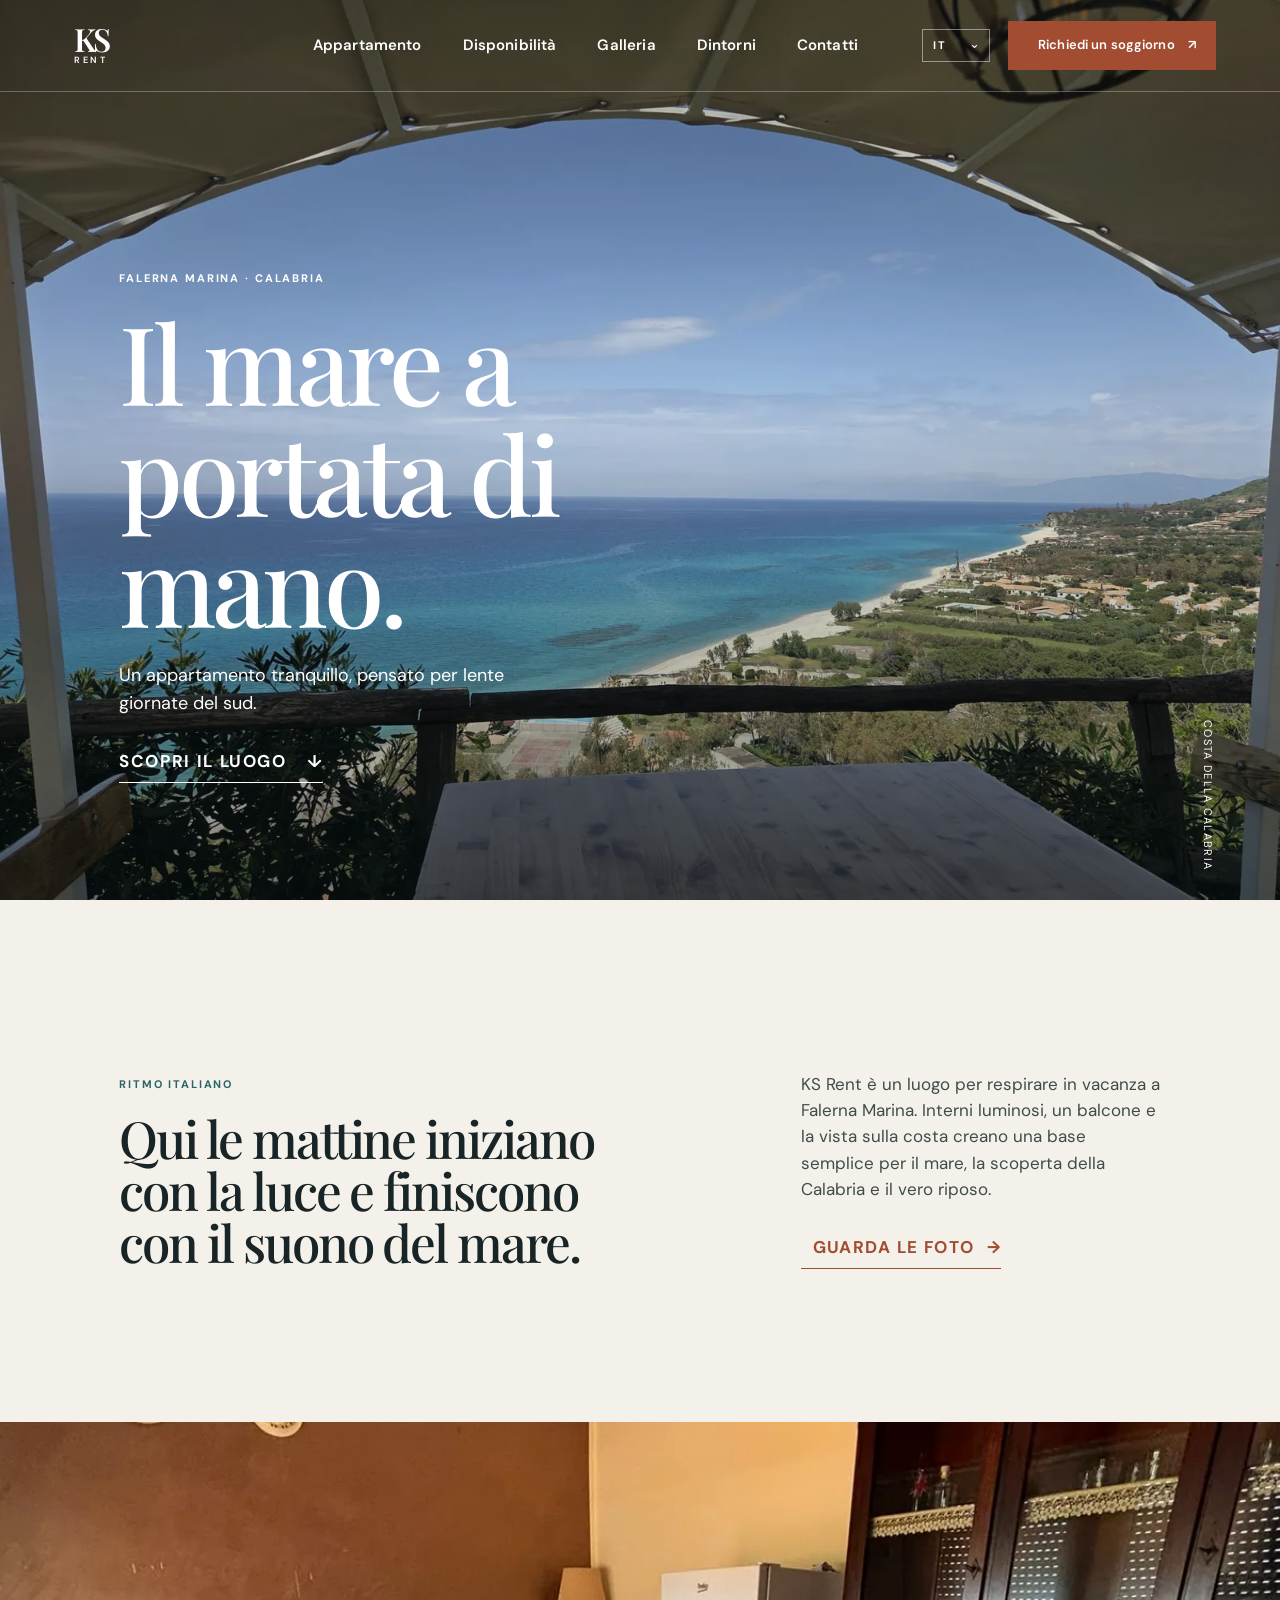
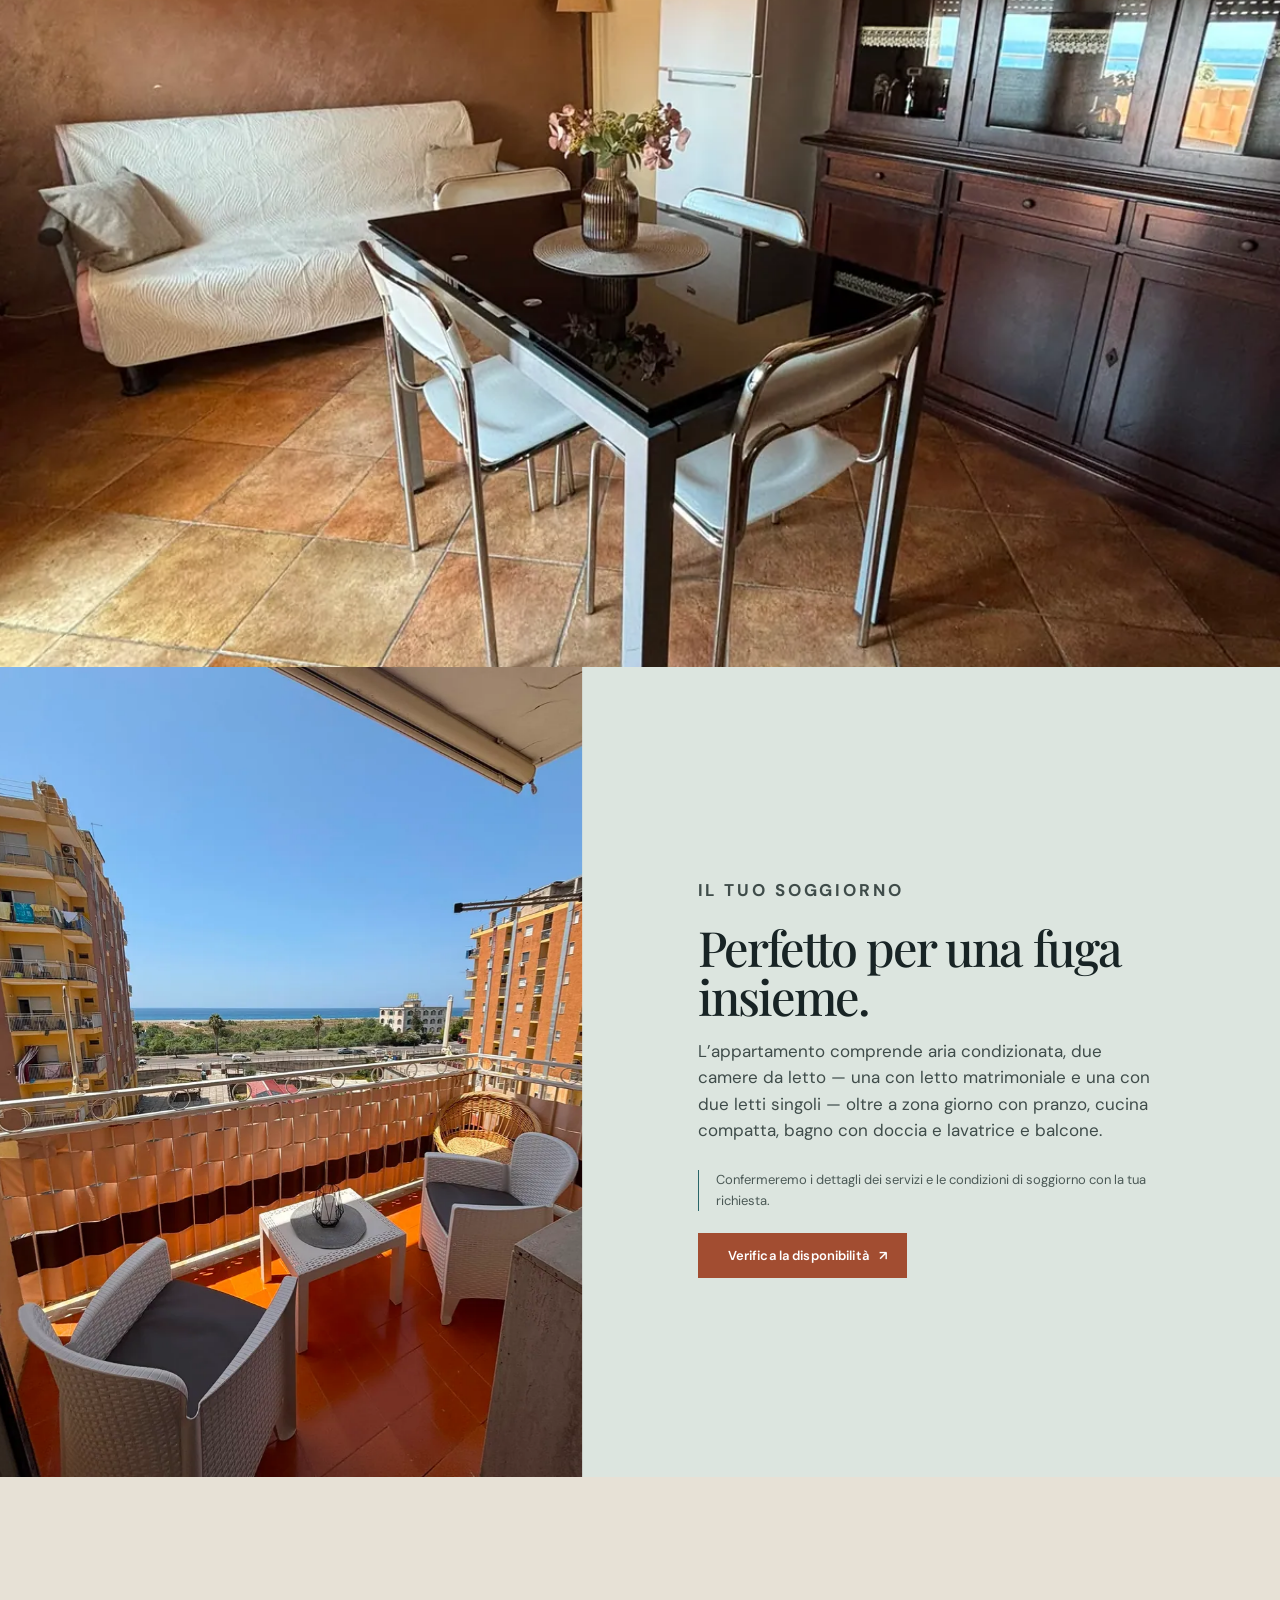
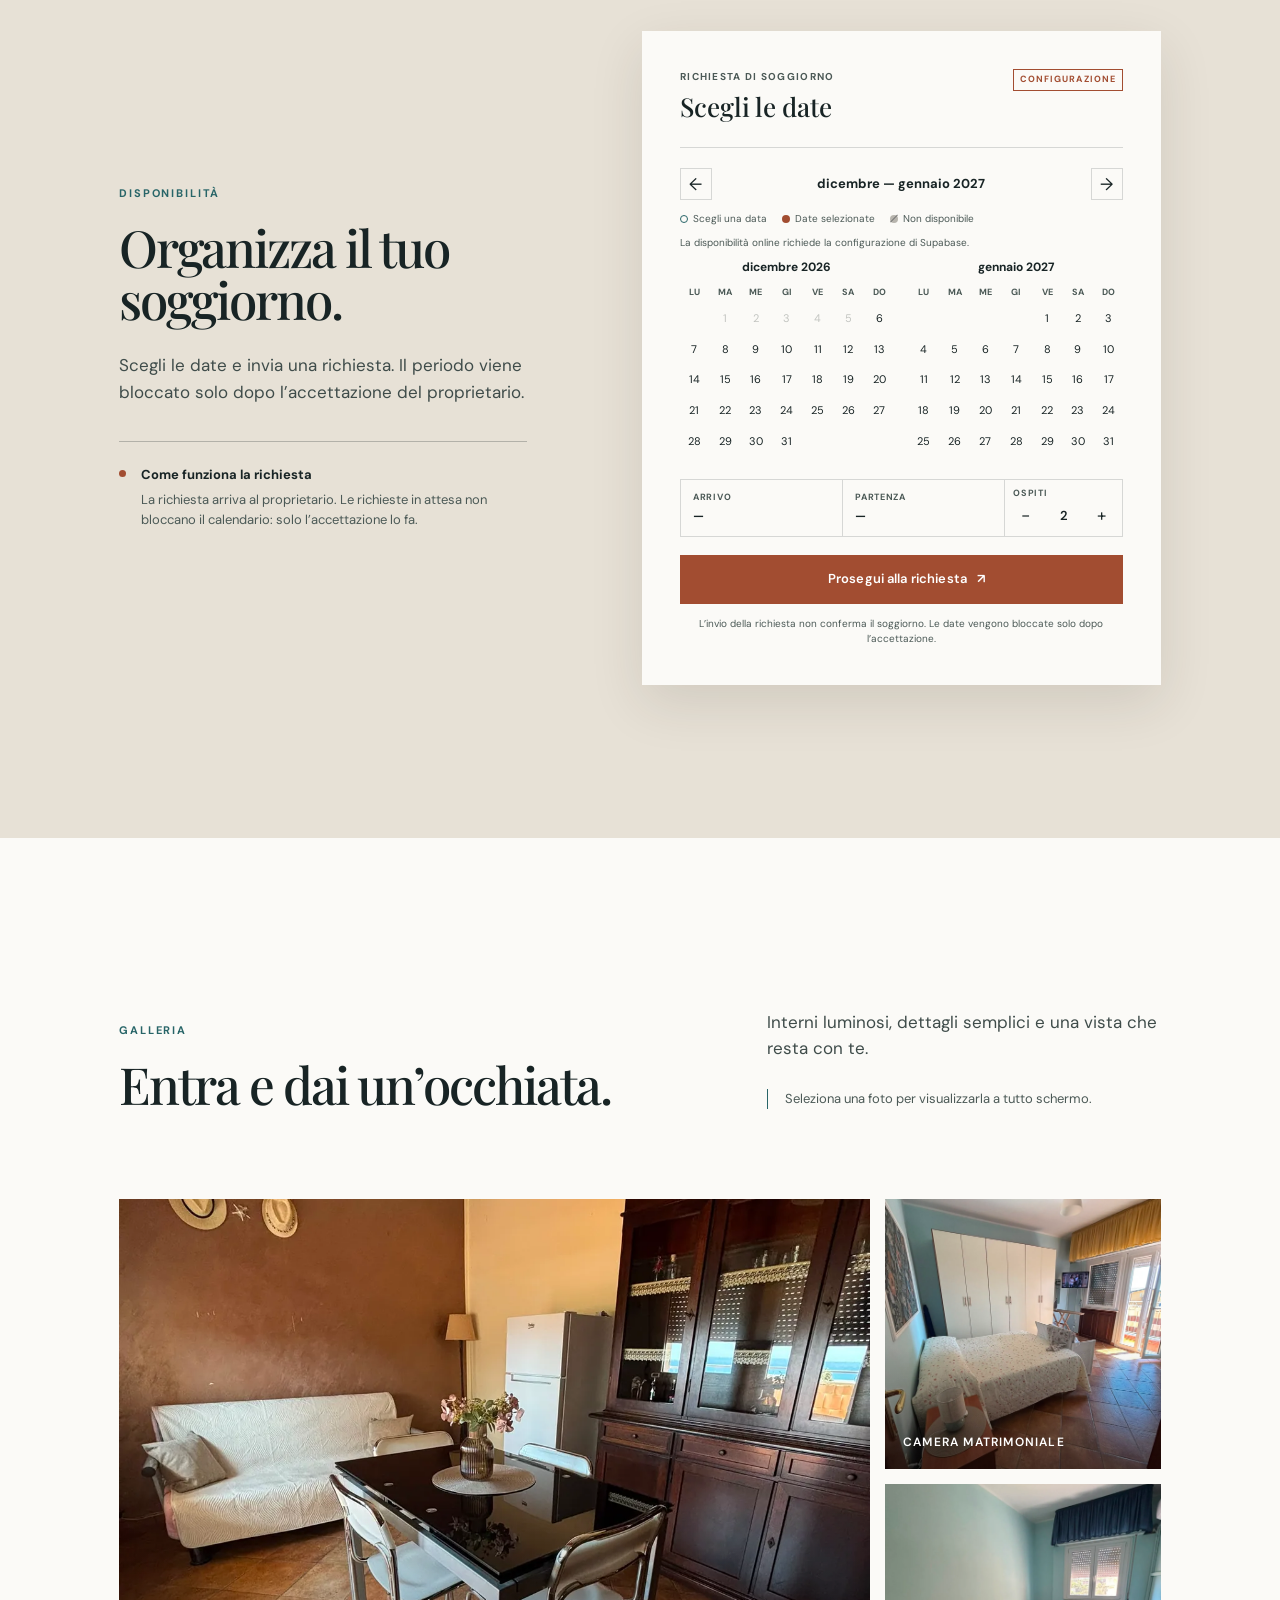
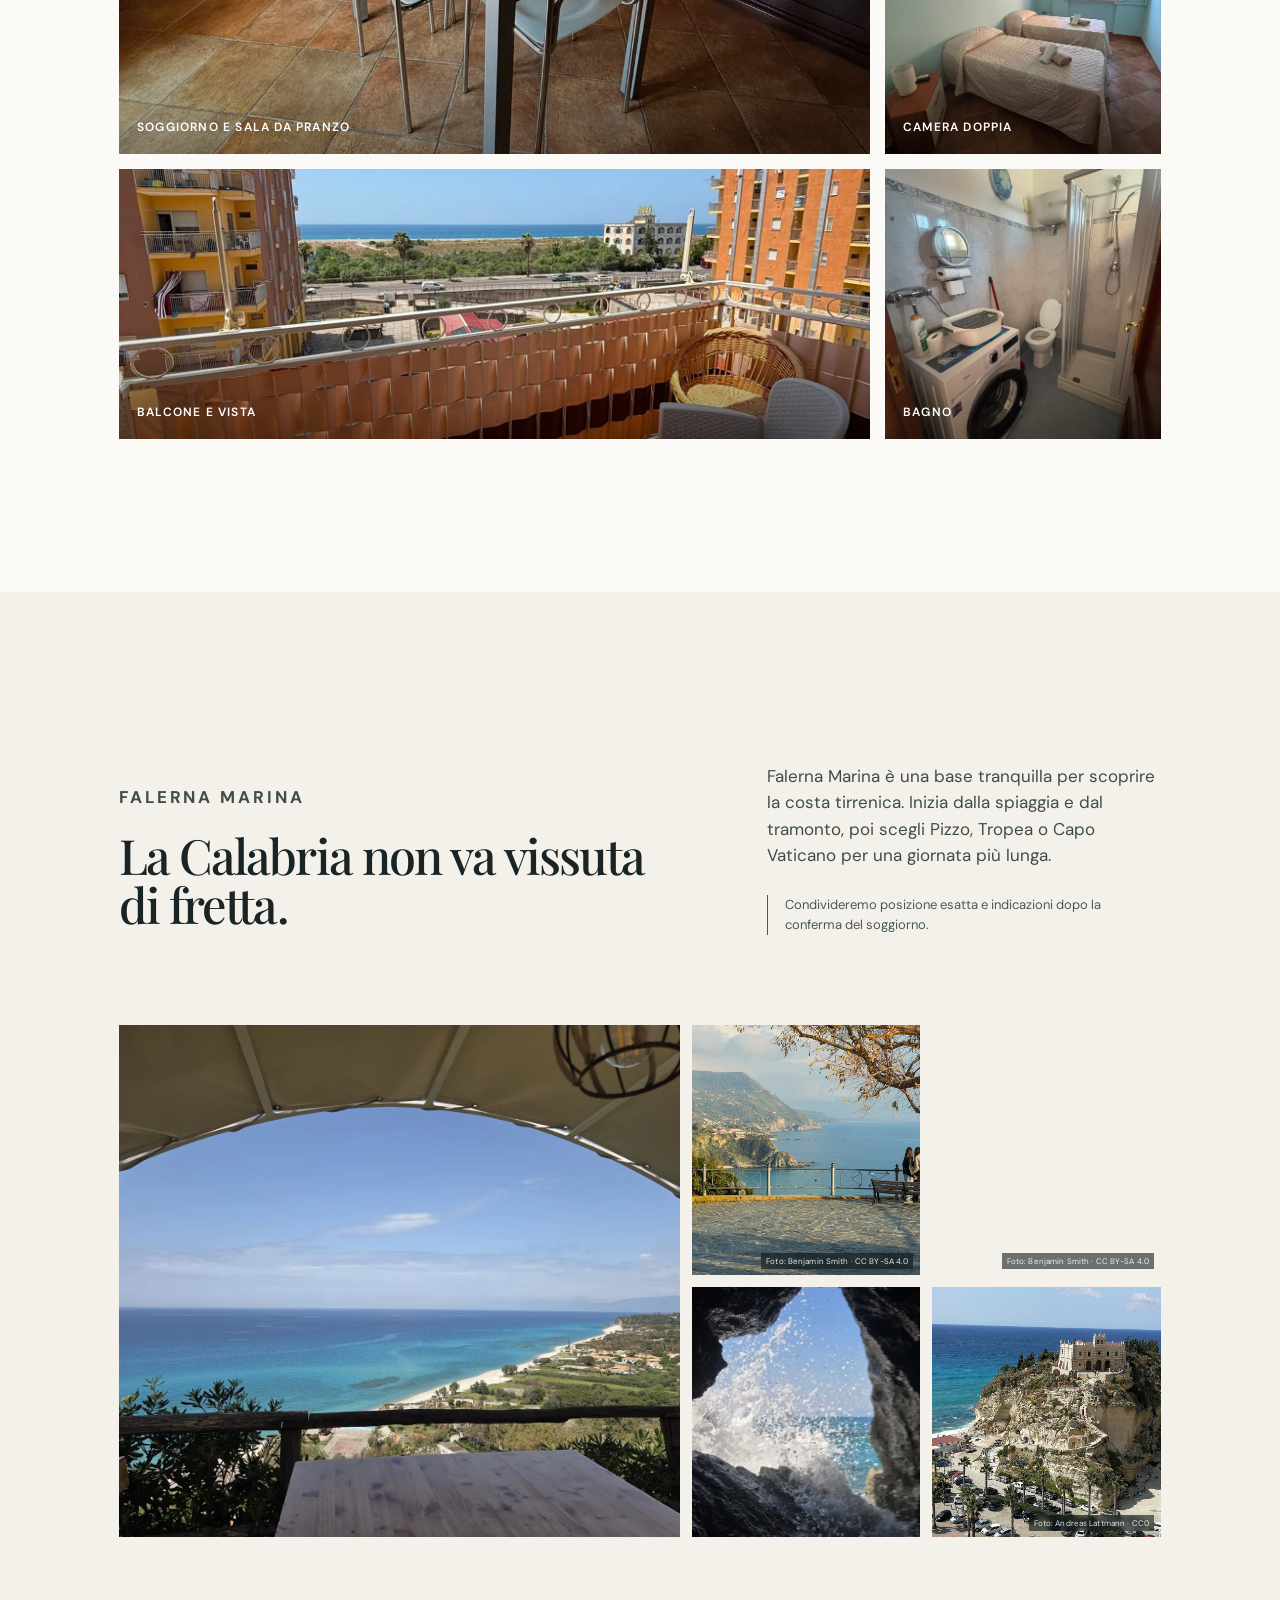
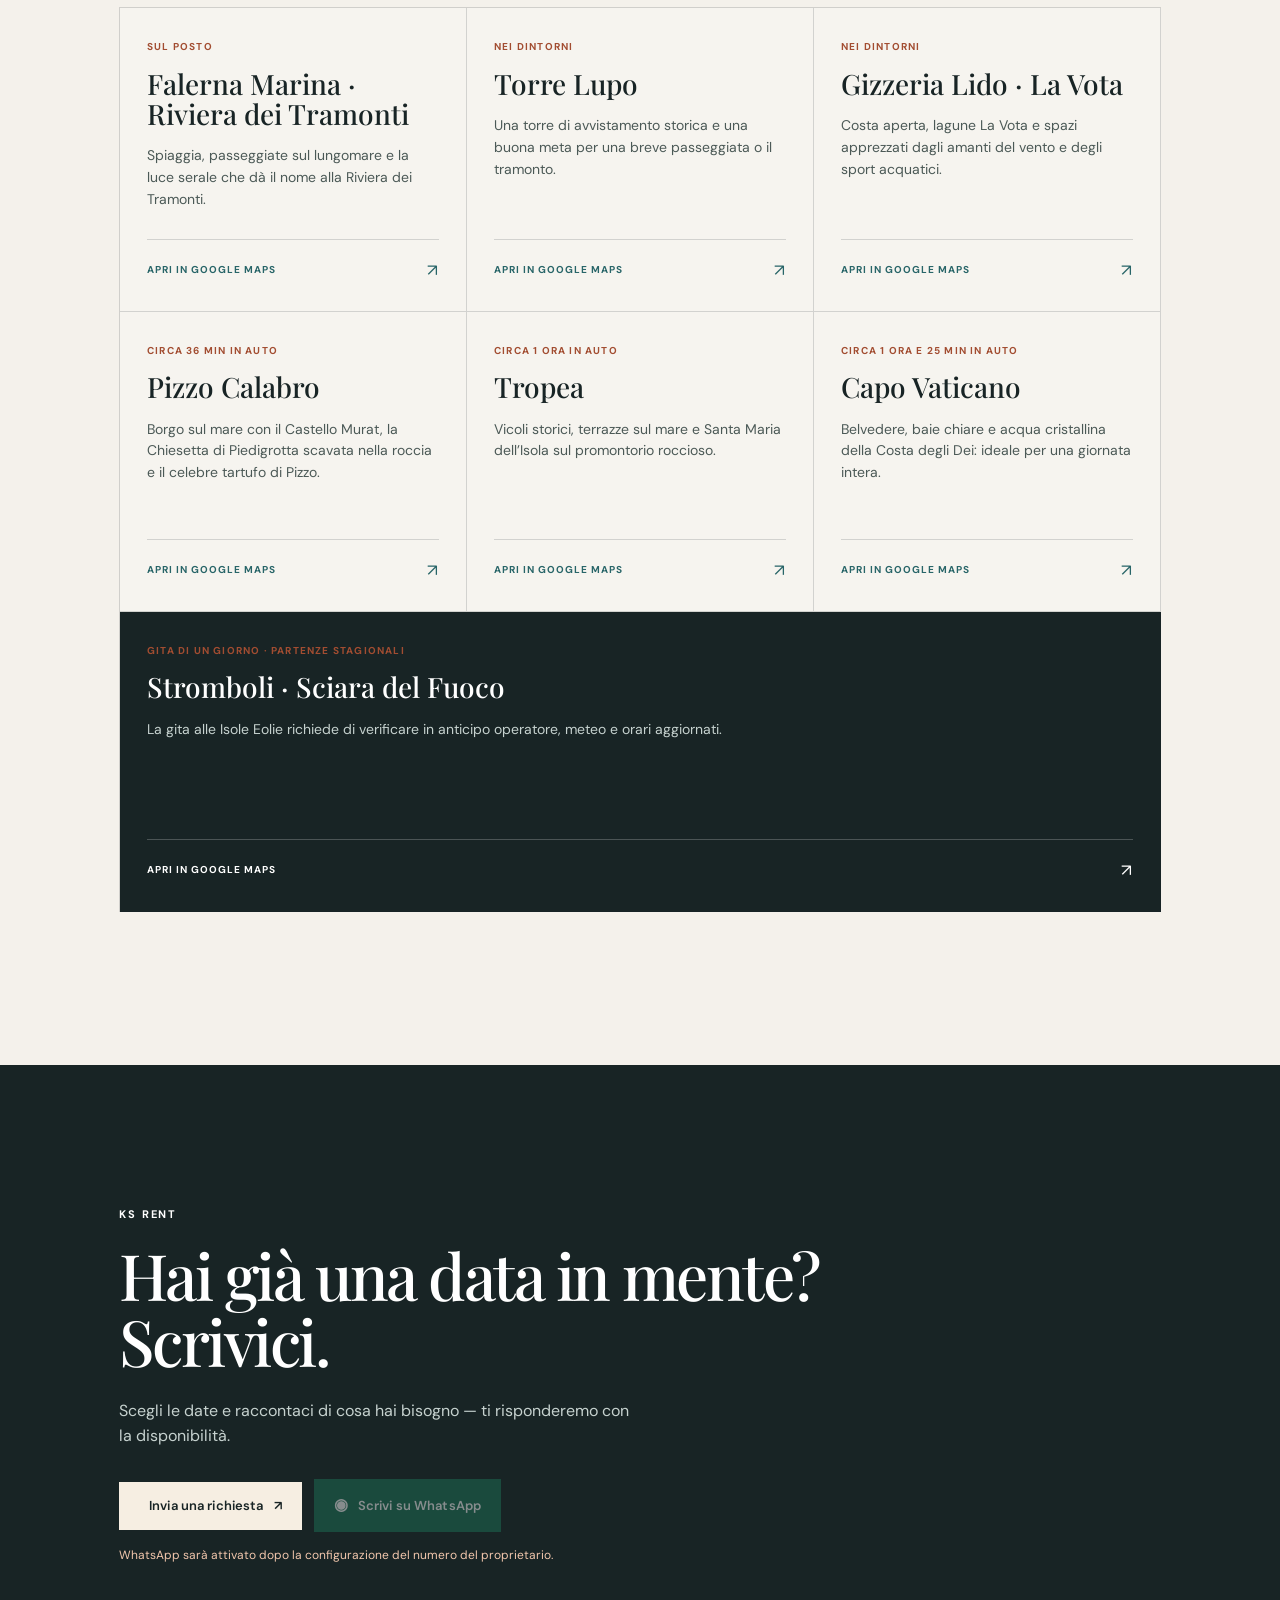
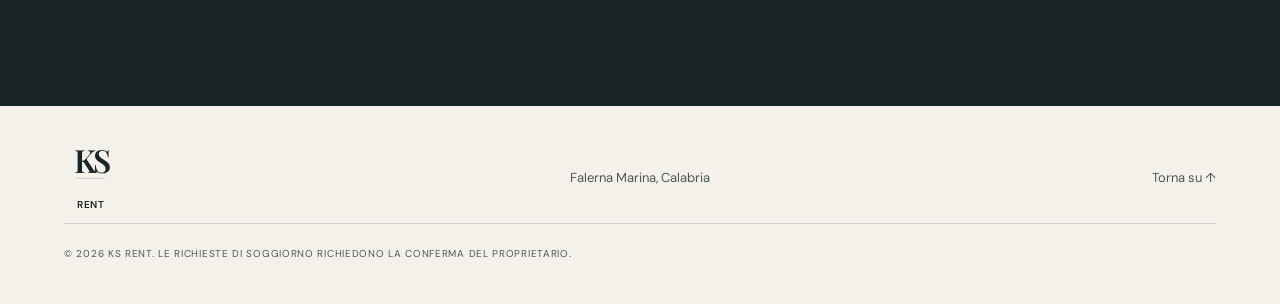
==== index.html @ f84602f1 "Publish fitted gallery lightbox" ====
<!DOCTYPE html><html lang="it" data-initial-language="it" data-release="2026-08-22-x-background"><head>
    <meta charset="UTF-8">
    <meta name="viewport" content="width=device-width, initial-scale=1.0">
    <meta name="theme-color" content="#182425">
    <meta name="robots" content="index,follow,max-image-preview:large">
    <meta name="description" content="Casa vacanze con vista mare a Falerna Marina, Calabria. Due camere da letto, balcone e una base tranquilla per scoprire il sud Italia.">
    <link rel="canonical" href="https://7eot4.github.io/CODEX-04-ksrent-preview/">
    <link rel="alternate" hreflang="it" href="https://7eot4.github.io/CODEX-04-ksrent-preview/">
    <link rel="alternate" hreflang="en" href="https://7eot4.github.io/CODEX-04-ksrent-preview/en/">
    <link rel="alternate" hreflang="pl" href="https://7eot4.github.io/CODEX-04-ksrent-preview/pl/">
    <link rel="alternate" hreflang="de" href="https://7eot4.github.io/CODEX-04-ksrent-preview/de/">
    <link rel="alternate" hreflang="fr" href="https://7eot4.github.io/CODEX-04-ksrent-preview/fr/">
    <link rel="alternate" hreflang="es" href="https://7eot4.github.io/CODEX-04-ksrent-preview/es/">
    <link rel="alternate" hreflang="x-default" href="https://7eot4.github.io/CODEX-04-ksrent-preview/">
    <meta property="og:type" content="website">
    <meta property="og:site_name" content="KS Rent">
    <meta property="og:locale" content="it_IT">
    <meta property="og:title" content="Casa vacanze a Falerna Marina | KS Rent">
    <meta property="og:description" content="Casa vacanze con vista mare a Falerna Marina, Calabria. Due camere da letto, balcone e una base tranquilla per scoprire il sud Italia.">
    <meta property="og:image" content="https://7eot4.github.io/CODEX-04-ksrent-preview/assets/ksrent-hero-background.webp">
    <meta property="og:image:alt" content="Vista dalla terrazza sulla costa turchese della Calabria">
    <meta property="og:url" content="https://7eot4.github.io/CODEX-04-ksrent-preview/">
    <meta name="twitter:card" content="summary_large_image">
    <meta name="twitter:title" content="Casa vacanze a Falerna Marina | KS Rent">
    <meta name="twitter:description" content="Casa vacanze con vista mare a Falerna Marina, Calabria. Due camere da letto, balcone e una base tranquilla per scoprire il sud Italia.">
    <meta name="twitter:image" content="https://7eot4.github.io/CODEX-04-ksrent-preview/assets/ksrent-hero-background.webp">
    <link rel="icon" href="favicon.svg" type="image/svg+xml">
    <title>Casa vacanze a Falerna Marina | KS Rent</title>
    <script type="application/ld+json" id="structured-data">{
  "@context": "https://schema.org",
  "@type": "WebPage",
  "name": "Casa vacanze a Falerna Marina | KS Rent",
  "description": "Casa vacanze con vista mare a Falerna Marina, Calabria. Due camere da letto, balcone e una base tranquilla per scoprire il sud Italia.",
  "inLanguage": "it",
  "about": {
    "@type": "Accommodation",
    "name": "KS Rent",
    "numberOfBedrooms": 2,
    "image": "https://7eot4.github.io/CODEX-04-ksrent-preview/assets/ksrent-hero-background.webp"
  },
  "url": "https://7eot4.github.io/CODEX-04-ksrent-preview/"
}</script>
    <link rel="preconnect" href="https://fonts.googleapis.com">
    <link rel="preconnect" href="https://fonts.gstatic.com" crossorigin="">
    <link href="https://fonts.googleapis.com/css2?family=DM+Sans:wght@400;500;600;700&amp;family=Playfair+Display:ital,wght@0,500;0,600;0,700;1,500&amp;display=swap" rel="stylesheet">
    <link rel="stylesheet" href="styles.css?v=20260822-lightbox-fit">
  </head>
  <body>
    <a class="skip-link" href="#content" data-i18n="skip">Vai al contenuto</a>
    <header class="site-header" id="top">
      <a class="brand" href="#top" aria-label="KS RENT — strona główna"><span>KS</span><small>RENT</small></a>
      <nav class="desktop-nav" aria-label="Główna nawigacja">
        <a href="#apartament" data-i18n="nav.apartment">Appartamento</a><a href="#dostepnosc" data-i18n="nav.availability">Disponibilità</a><a href="#galeria" data-i18n="nav.gallery">Galleria</a><a href="#okolica" data-i18n="nav.location">Dintorni</a><a href="#kontakt" data-i18n="nav.contact">Contatti</a>
      </nav>
      <div class="header-actions">
        <div class="language-switcher">
          <label for="language-select" data-i18n="language.label">Scegli la lingua</label>
          <select id="language-select" name="language">
            <option data-language="it" value="./" selected="">IT</option>
            <option data-language="en" value="./en/">EN</option>
            <option data-language="pl" value="./pl/">PL</option>
            <option data-language="de" value="./de/">DE</option>
            <option data-language="fr" value="./fr/">FR</option>
            <option data-language="es" value="./es/">ES</option>
          </select>
        </div>
        <a class="header-cta" href="#dostepnosc"><span data-i18n="headerCta">Richiedi un soggiorno</span>
          <span aria-hidden="true">↗</span></a>
      </div>
      <button type="button" class="menu-toggle" aria-label="Otwórz menu" aria-expanded="false">
        <span></span><span></span>
      </button>
    </header>
    <main id="content">
      <section class="hero" aria-labelledby="hero-title">
        <img src="assets/ksrent-hero-background.webp" srcset="
            assets/ksrent-hero-background-900.webp  900w,
            assets/ksrent-hero-background.webp      1600w
          " sizes="100vw" alt="Vista dalla terrazza sulla costa turchese della Calabria" data-i18n-alt="alt.regionGallery1" fetchpriority="high" decoding="async">
        <div class="hero-shade"></div>
        <div class="hero-content">
          <p class="eyebrow light" data-i18n="hero.kicker">Falerna Marina · Calabria</p>
          <h1 id="hero-title" data-i18n="hero.title">Il mare a portata di mano.</h1>
          <p class="hero-intro" data-i18n="hero.description">Un appartamento tranquillo, pensato per lente giornate del sud.</p>
          <a class="round-link light" href="#apartament"><span data-i18n="hero.link">Scopri il luogo</span><span aria-hidden="true">↓</span></a>
        </div>
        <p class="hero-caption" data-i18n="hero.caption">Costa della Calabria</p>
      </section>
      <section class="intro section" id="apartament">
        <div class="intro-copy reveal">
          <p class="eyebrow" data-i18n="intro.kicker">Ritmo italiano</p>
          <h2 data-i18n="intro.title">Qui le mattine iniziano con la luce e finiscono con il suono del mare.</h2>
        </div>
        <div class="intro-text reveal">
          <p data-i18n="intro.text">KS Rent è un luogo per respirare in vacanza a Falerna Marina. Interni luminosi, un balcone e la vista sulla costa creano una base semplice per il mare, la scoperta della Calabria e il vero riposo.</p>
          <a class="text-link" href="#galeria"><span data-i18n="intro.link">Guarda le foto</span><span aria-hidden="true">→</span></a>
        </div>
      </section>
      <section class="image-break">
        <img src="assets/apartment-living-dining-room.webp" alt="Soggiorno e sala da pranzo con accesso al balcone" data-i18n-alt="alt.livingDining" loading="lazy" decoding="async">
      </section>
      <section class="stay section">
        <div class="stay-image reveal">
          <img src="assets/apartment-balcony-sea-view.webp" srcset="assets/apartment-balcony-sea-view-900.webp 900w, assets/apartment-balcony-sea-view.webp 1536w" sizes="(max-width: 760px) 100vw, 50vw" alt="Balcone dell’appartamento con vista sul Mar Tirreno" data-i18n-alt="alt.hero" loading="lazy" decoding="async">
        </div>
        <div class="stay-copy reveal">
          <p class="eyebrow" data-i18n="stay.kicker">Il tuo soggiorno</p>
          <h2 data-i18n="stay.title">Perfetto per una fuga insieme.</h2>
          <p data-i18n="stay.text">L’appartamento comprende aria condizionata, due camere da letto — una con letto matrimoniale e una con due letti singoli — oltre a zona giorno con pranzo, cucina compatta, bagno con doccia e lavatrice e balcone.</p>
          <p class="note" data-i18n="stay.note">Confermeremo i dettagli dei servizi e le condizioni di soggiorno con la tua richiesta.</p>
          <a class="button" href="#dostepnosc"><span data-i18n="stay.cta">Verifica la disponibilità</span><span aria-hidden="true">↗</span></a>
        </div>
      </section>
      <section class="booking section" id="dostepnosc" aria-labelledby="booking-title">
        <div class="booking-intro reveal">
          <p class="eyebrow" data-i18n="booking.kicker">Disponibilità</p>
          <h2 id="booking-title" data-i18n="booking.title">Organizza il tuo soggiorno.</h2>
          <p data-i18n="booking.text">Scegli le date e invia una richiesta. Il periodo viene bloccato solo dopo l’accettazione del proprietario.</p>
          <div class="integration-note">
            <span class="integration-dot"></span>
            <div>
              <strong data-i18n="booking.integrationTitle">Come funziona la richiesta</strong>
              <p data-i18n="booking.integrationText">La richiesta arriva al proprietario. Le richieste in attesa non bloccano il calendario: solo l’accettazione lo fa.</p>
            </div>
          </div>
        </div>
        <div class="booking-card reveal">
          <div class="booking-card-top">
            <div>
              <p data-i18n="booking.cardKicker">Richiesta di soggiorno</p>
              <strong data-i18n="booking.cardTitle">Scegli le date</strong>
            </div>
            <span class="system-pill" id="booking-system-pill">ONLINE</span>
          </div>
          <div class="calendar-controls">
            <button class="calendar-arrow" type="button" data-calendar-prev="" aria-label="Poprzedni miesiąc">
              ←
            </button>
            <p id="calendar-months" aria-live="polite"></p>
            <button class="calendar-arrow" type="button" data-calendar-next="" aria-label="Następny miesiąc">
              →
            </button>
          </div>
          <div class="calendar-legends">
            <span><i class="legend-circle available"></i><span data-i18n="booking.available">Scegli una data</span></span><span><i class="legend-circle selected"></i><span data-i18n="booking.selected">Date selezionate</span></span><span><i class="legend-circle occupied"></i><span data-i18n="booking.occupied">Non disponibile</span></span>
          </div>
          <p class="availability-status" id="availability-status" role="status"></p>
          <div class="calendars" id="calendars"></div>
          <div class="booking-summary">
            <div>
              <span data-i18n="booking.checkin">Arrivo</span><strong id="checkin-value">—</strong>
            </div>
            <div>
              <span data-i18n="booking.checkout">Partenza</span><strong id="checkout-value">—</strong>
            </div>
            <div class="booking-guests">
              <span data-i18n="booking.guests">Ospiti</span>
              <div class="guest-stepper" role="group">
                <button type="button" data-guest-decrease="">
                  <span aria-hidden="true">−</span><span class="sr-only" data-i18n="booking.decreaseGuests">Riduci il numero di ospiti</span>
                </button>
                <strong id="guest-count-value" aria-live="polite">2</strong>
                <button type="button" data-guest-increase="">
                  <span aria-hidden="true">+</span><span class="sr-only" data-i18n="booking.increaseGuests">Aumenta il numero di ospiti</span>
                </button>
                <input id="guest-count" name="guests" type="hidden" value="2">
              </div>
            </div>
          </div>
          <button class="button booking-button" type="button" data-open-inquiry="">
            <span data-i18n="booking.cta">Prosegui alla richiesta</span><span aria-hidden="true">↗</span>
          </button>
          <p class="booking-disclaimer" data-i18n="booking.disclaimer">L’invio della richiesta non conferma il soggiorno. Le date vengono bloccate solo dopo l’accettazione.</p>
        </div>
      </section>
      <section class="gallery section" id="galeria" aria-labelledby="gallery-title">
        <div class="section-heading">
          <div>
            <p class="eyebrow" data-i18n="gallery.kicker">Galleria</p>
            <h2 id="gallery-title" data-i18n="gallery.title">Entra e dai un’occhiata.</h2>
          </div>
          <div class="gallery-intro">
            <p data-i18n="gallery.description">Interni luminosi, dettagli semplici e una vista che resta con te.</p>
            <p class="note" data-i18n="gallery.note">Seleziona una foto per visualizzarla a tutto schermo.</p>
          </div>
        </div>
        <div class="gallery-grid">
          <button type="button" class="gallery-card large" data-image="assets/apartment-living-dining-room.webp" data-alt-key="alt.livingDining">
            <img src="assets/apartment-living-dining-room.webp" alt="Soggiorno e sala da pranzo con accesso al balcone" data-i18n-alt="alt.livingDining" loading="lazy" decoding="async"><span data-i18n="gallery.livingDining">Soggiorno e sala da pranzo</span></button><button type="button" class="gallery-card" data-image="assets/apartment-double-bedroom.webp" data-alt-key="alt.doubleBedroom">
            <img src="assets/apartment-double-bedroom.webp" alt="Camera matrimoniale con accesso al balcone" data-i18n-alt="alt.doubleBedroom" loading="lazy" decoding="async"><span data-i18n="gallery.doubleBedroom">Camera matrimoniale</span></button><button type="button" class="gallery-card" data-image="assets/apartment-twin-bedroom.webp" data-alt-key="alt.twinBedroom">
            <img src="assets/apartment-twin-bedroom.webp" alt="Camera con due letti singoli" data-i18n-alt="alt.twinBedroom" loading="lazy" decoding="async"><span data-i18n="gallery.twinBedroom">Camera doppia</span></button><button type="button" class="gallery-card wide" data-image="assets/apartment-balcony-sea-view.webp" data-alt-key="alt.hero">
            <img src="assets/apartment-balcony-sea-view.webp" alt="Balcone dell’appartamento con vista sul Mar Tirreno" data-i18n-alt="alt.hero" loading="lazy" decoding="async"><span data-i18n="gallery.balcony">Balcone e vista</span></button><button type="button" class="gallery-card" data-image="assets/apartment-bathroom.webp" data-alt-key="alt.bathroom">
            <img src="assets/apartment-bathroom.webp" alt="Bagno con doccia e lavatrice" data-i18n-alt="alt.bathroom" loading="lazy" decoding="async"><span data-i18n="gallery.bathroom">Bagno</span>
          </button>
        </div>
      </section>
      <section class="place section" id="okolica" aria-labelledby="place-title">
        <div class="place-heading reveal">
          <div class="place-copy">
            <p class="eyebrow">Falerna Marina</p>
            <h2 id="place-title" data-i18n="place.title">La Calabria non va vissuta di fretta.</h2>
          </div>
          <div class="place-intro">
            <p data-i18n="place.text">Falerna Marina è una base tranquilla per scoprire la costa tirrenica. Inizia dalla spiaggia e dal tramonto, poi scegli Pizzo, Tropea o Capo Vaticano per una giornata più lunga.</p>
            <p class="note" data-i18n="place.note">Condivideremo posizione esatta e indicazioni dopo la conferma del soggiorno.</p>
          </div>
        </div>
        <div class="region-mosaic" aria-label="Zdjęcia wybrzeża Kalabrii">
          <figure class="region-photo region-photo-main">
            <img src="assets/region-gallery-1.webp" alt="Vista dalla terrazza sulla costa turchese della Calabria" data-i18n-alt="alt.regionGallery1" loading="lazy" decoding="async">
          </figure>
          <figure class="region-photo">
            <img src="assets/region-gallery-2.webp" alt="Vista sulla costa dal belvedere di Capo Vaticano" data-i18n-alt="alt.regionGallery2" loading="lazy" decoding="async">
            <figcaption class="photo-credit"><a href="https://commons.wikimedia.org/wiki/File:Ricadi_-_Capo_Vaticano_-_03.jpg" target="_blank" rel="noopener noreferrer">Foto: Benjamin Smith · CC BY-SA 4.0</a></figcaption>
          </figure>
          <figure class="region-photo">
            <img src="assets/region-gallery-3.webp" alt="Panorama di Pizzo Calabro e della costa tirrenica turchese" data-i18n-alt="alt.regionGallery3" loading="lazy" decoding="async">
            <figcaption class="photo-credit"><a href="https://commons.wikimedia.org/wiki/File:Pizzo_-_Vista_dalla_Piazza_della_Repubblica.jpg" target="_blank" rel="noopener noreferrer">Foto: Benjamin Smith · CC BY-SA 4.0</a></figcaption>
          </figure>
          <figure class="region-photo">
            <img src="assets/region-gallery-4.webp" alt="Onde che si infrangono contro una grotta rocciosa sulla costa calabrese" data-i18n-alt="alt.regionGallery4" loading="lazy" decoding="async">
          </figure>
          <figure class="region-photo">
            <img src="assets/region-gallery-5.webp" alt="Santuario di Santa Maria dell’Isola sul promontorio roccioso di Tropea" data-i18n-alt="alt.regionGallery5" loading="lazy" decoding="async">
            <figcaption class="photo-credit"><a href="https://commons.wikimedia.org/wiki/File:Chiesa_di_Santa_Maria_dell%27_isola_Tropea.jpg" target="_blank" rel="noopener noreferrer">Foto: Andreas Lattmann · CC0</a></figcaption>
          </figure>
        </div>
        <div class="attractions-grid">
          <article class="attraction-card reveal">
            <span data-i18n="place.local">Sul posto</span>
            <h3>Falerna Marina · Riviera dei Tramonti</h3>
            <p data-i18n="place.falerna">Spiaggia, passeggiate sul lungomare e la luce serale che dà il nome alla Riviera dei Tramonti.</p>
            <a href="https://www.google.com/maps/search/?api=1&amp;query=Falerna+Marina+Lungomare" target="_blank" rel="noopener noreferrer"><span data-i18n="place.maps">Apri in Google Maps</span><b aria-hidden="true">↗</b></a>
          </article>
          <article class="attraction-card reveal">
            <span data-i18n="place.nearby">Nei dintorni</span>
            <h3>Torre Lupo</h3>
            <p data-i18n="place.torre">Una torre di avvistamento storica e una buona meta per una breve passeggiata o il tramonto.</p>
            <a href="https://www.google.com/maps/search/?api=1&amp;query=Torre+Lupo+Falerna" target="_blank" rel="noopener noreferrer"><span data-i18n="place.maps">Apri in Google Maps</span><b aria-hidden="true">↗</b></a>
          </article>
          <article class="attraction-card reveal">
            <span data-i18n="place.nearby">Nei dintorni</span>
            <h3>Gizzeria Lido · La Vota</h3>
            <p data-i18n="place.gizzeria">Costa aperta, lagune La Vota e spazi apprezzati dagli amanti del vento e degli sport acquatici.</p>
            <a href="https://www.google.com/maps/search/?api=1&amp;query=Lago+La+Vota+Gizzeria" target="_blank" rel="noopener noreferrer"><span data-i18n="place.maps">Apri in Google Maps</span><b aria-hidden="true">↗</b></a>
          </article>
          <article class="attraction-card reveal">
            <span data-i18n="place.pizzoTime">Circa 36 min in auto</span>
            <h3>Pizzo Calabro</h3>
            <p data-i18n="place.pizzo">Borgo sul mare con il Castello Murat, la Chiesetta di Piedigrotta scavata nella roccia e il celebre tartufo di Pizzo.</p>
            <a href="https://www.google.com/maps/search/?api=1&amp;query=Pizzo+Calabro+centro" target="_blank" rel="noopener noreferrer"><span data-i18n="place.maps">Apri in Google Maps</span><b aria-hidden="true">↗</b></a>
          </article>
          <article class="attraction-card reveal">
            <span data-i18n="place.tropeaTime">Circa 1 ora in auto</span>
            <h3>Tropea</h3>
            <p data-i18n="place.tropea">Vicoli storici, terrazze sul mare e Santa Maria dell’Isola sul promontorio roccioso.</p>
            <a href="https://www.google.com/maps/search/?api=1&amp;query=Tropea+centro+storico" target="_blank" rel="noopener noreferrer"><span data-i18n="place.maps">Apri in Google Maps</span><b aria-hidden="true">↗</b></a>
          </article>
          <article class="attraction-card reveal">
            <span data-i18n="place.capoTime">Circa 1 ora e 25 min in auto</span>
            <h3>Capo Vaticano</h3>
            <p data-i18n="place.capo">Belvedere, baie chiare e acqua cristallina della Costa degli Dei: ideale per una giornata intera.</p>
            <a href="https://www.google.com/maps/search/?api=1&amp;query=Belvedere+Capo+Vaticano" target="_blank" rel="noopener noreferrer"><span data-i18n="place.maps">Apri in Google Maps</span><b aria-hidden="true">↗</b></a>
          </article>
          <article class="attraction-card attraction-card-featured reveal">
            <span data-i18n="place.stromboliTime">Gita di un giorno · partenze stagionali</span>
            <h3>Stromboli · Sciara del Fuoco</h3>
            <p data-i18n="place.stromboli">La gita alle Isole Eolie richiede di verificare in anticipo operatore, meteo e orari aggiornati.</p>
            <a href="https://maps.app.goo.gl/4EReUWhz7Q4Sa6cV8" target="_blank" rel="noopener noreferrer"><span data-i18n="place.maps">Apri in Google Maps</span><b aria-hidden="true">↗</b></a>
          </article>
        </div>
      </section>
      <section class="contact" id="kontakt">
        <div class="contact-inner">
          <p class="eyebrow light">KS Rent</p>
          <h2 data-i18n="contact.title">Hai già una data in mente? Scrivici.</h2>
          <p data-i18n="contact.text">Scegli le date e raccontaci di cosa hai bisogno — ti risponderemo con la disponibilità.</p>
          <div class="contact-actions">
            <button class="button button-light" type="button" data-open-inquiry="">
              <span data-i18n="contact.emailCta">Invia una richiesta</span><span aria-hidden="true">↗</span>
            </button>
            <a class="button whatsapp-button" data-whatsapp-link="" target="_blank" rel="noopener noreferrer" aria-disabled="true">
              <span class="whatsapp-mark" aria-hidden="true">◉</span><span data-i18n="contact.whatsappCta">Scrivi su WhatsApp</span>
            </a>
          </div>
          <p class="contact-status" data-contact-status="" role="status"></p>
        </div>
      </section>
    </main>
    <footer class="footer">
      <a class="brand footer-brand" href="#top"><span>KS</span><small>RENT</small></a>
      <p>Falerna Marina, Calabria</p>
      <a href="#top" data-i18n="footer.top">Torna su ↑</a><small>© <span id="year"></span> KS Rent.
        <span data-i18n="footer.note">Le richieste di soggiorno richiedono la conferma del proprietario.</span></small>
    </footer>
    <dialog class="modal" id="inquiry-modal" aria-labelledby="inquiry-title">
      <button class="modal-close" type="button" aria-label="Zamknij okno" data-close-inquiry="">
        ×
      </button>
      <p class="eyebrow" data-i18n="modal.kicker">Richiesta di soggiorno</p>
      <h2 id="inquiry-title" data-i18n="modal.title">Facci sapere quando desideri arrivare.</h2>
      <form id="inquiry-form">
        <input class="honeypot" type="text" name="company" tabindex="-1" autocomplete="off" aria-hidden="true">
        <label><span data-i18n="form.name">Nome e cognome</span><input required="" type="text" name="name" autocomplete="name" placeholder="Il tuo nome" data-i18n-placeholder="form.namePlaceholder"></label><label><span data-i18n="form.email">E-mail</span><input required="" type="email" name="email" autocomplete="email" placeholder="adres@email.com"></label>
        <div class="form-row">
          <label><span data-i18n="form.arrival">Dal</span><input required="" type="date" name="arrival"></label><label><span data-i18n="form.departure">Al</span><input required="" type="date" name="departure"></label>
        </div>
        <input type="hidden" name="guests" value="2">
        <label><span data-i18n="form.message">Messaggio</span><textarea name="message" rows="3" placeholder="Raccontaci qualcosa del tuo viaggio." data-i18n-placeholder="form.messagePlaceholder"></textarea></label><label class="consent-field"><input required="" type="checkbox" name="consent">
          <span data-i18n="form.consent">Acconsento all’uso dei dati forniti esclusivamente per gestire questa richiesta di soggiorno.</span></label>
        <div id="turnstile-container" class="turnstile-container" hidden=""></div>
        <div class="modal-contact-actions">
          <button class="button" type="submit">
          <span data-i18n="form.submit">Invia richiesta</span><span aria-hidden="true">↗</span>
        </button>
          <a class="text-link modal-whatsapp" data-whatsapp-link="" target="_blank" rel="noopener noreferrer" aria-disabled="true"><span data-i18n="contact.whatsappCta">Scrivi su WhatsApp</span><span aria-hidden="true">↗</span></a>
        </div>
        <p class="form-status" role="status"></p>
      </form>
      <p class="form-note" data-i18n="form.note">Utilizziamo i tuoi dati solo per rispondere alla richiesta. L’invio non conferma la prenotazione.</p>
    </dialog>
    <dialog class="lightbox" id="lightbox" aria-label="Powiększone zdjęcie">
      <button class="modal-close" type="button" aria-label="Zamknij zdjęcie" data-close-lightbox="">
        ×</button><img alt="">
    </dialog>
    <script src="config.js"></script>
    <script src="booking-rules.js"></script>
    <script src="script.js?v=20260822-lightbox-fit"></script>
</body></html>
---- styles.css ----
:root { --ink:#182425; --muted:#4b5956; --paper:#f4f1eb; --sand:#d8c6ae; --terra:#a24d31; --ocean:#286568; --line:rgba(24,36,37,.16); }
* { box-sizing:border-box; }
html { scroll-behavior:smooth; }
body { margin:0; background:var(--paper); color:var(--ink); font-family:"DM Sans", Arial, sans-serif; font-size:16px; line-height:1.55; }
button, input, textarea, select { font:inherit; }
button { cursor:pointer; }
a { color:inherit; text-decoration:none; }
section[id] { scroll-margin-top:24px; }
:focus-visible { outline:3px solid #f4c7a7; outline-offset:3px; }
.site-header { position:absolute; z-index:5; inset:0 0 auto; height:92px; padding:20px clamp(24px,5vw,76px); display:flex; align-items:center; justify-content:space-between; color:#fff; border-bottom:1px solid rgba(255,255,255,.28); }
.brand { display:inline-grid; justify-items:center; line-height:.75; letter-spacing:.15em; font-weight:600; min-width:54px; }
.brand span { font-family:"Playfair Display",serif; font-size:32px; letter-spacing:-.08em; }.brand small { font-size:9px; letter-spacing:.33em; margin-top:6px; }
.desktop-nav { display:flex; gap:clamp(20px,3.2vw,50px); margin-left:auto; margin-right:clamp(28px,5vw,70px); font-size:15px; font-weight:600; letter-spacing:.01em; }.desktop-nav a { transition:opacity .2s; }.desktop-nav a:hover { opacity:.65; }
.header-cta, .button { background:var(--terra); color:white; padding:13px 19px; border:1px solid var(--terra); font-size:13px; font-weight:600; letter-spacing:.01em; transition:transform .2s, background .2s; }.header-cta:hover,.button:hover { transform:translateY(-2px); background:#9e472d; }.header-cta span,.button span { padding-left:10px; }
.menu-toggle { display:none; border:0; background:transparent; width:42px; padding:9px 0; }.menu-toggle span { display:block; height:1px; background:#fff; margin:6px 0; }
.hero { min-height:780px; height:100svh; max-height:980px; position:relative; color:white; overflow:hidden; }.hero>img { width:100%; height:100%; object-fit:cover; object-position:center 58%; }.hero-shade { position:absolute; inset:0; background:linear-gradient(180deg,rgba(7,20,21,.34),rgba(11,22,22,.05) 46%,rgba(7,20,21,.47)); }.hero-content { position:absolute; left:clamp(24px,9.3vw,142px); bottom:clamp(72px,13vh,150px); max-width:720px; }.eyebrow { text-transform:uppercase; letter-spacing:.17em; font-size:11px; font-weight:700; margin:0 0 19px; color:var(--ocean); }.eyebrow.light { color:#fff; }.hero h1,.section h2,.contact h2,.modal h2 { font-family:"Playfair Display", Georgia, serif; font-weight:500; letter-spacing:-.04em; line-height:1.02; margin:0; }.hero h1 { font-size:clamp(54px,8.5vw,126px); max-width:690px; }.hero-intro { font-size:18px; max-width:430px; margin:23px 0 30px; }.round-link { display:inline-flex; gap:20px; align-items:center; text-transform:uppercase; font-size:11px; letter-spacing:.15em; font-weight:700; border-bottom:1px solid currentColor; padding-bottom:8px; }.round-link span { font-size:17px; }.hero-caption { position:absolute; right:clamp(24px,5vw,76px); bottom:30px; margin:0; font-size:11px; letter-spacing:.12em; text-transform:uppercase; writing-mode:vertical-rl; }
.section { padding:clamp(80px,12vw,180px) clamp(24px,9.3vw,142px); }.intro { display:grid; grid-template-columns:1.2fr .8fr; gap:clamp(50px,11vw,165px); align-items:end; }.section h2 { font-size:clamp(41px,5.2vw,76px); max-width:760px; }.intro-text { max-width:450px; }.intro-text p,.stay-copy>p,.place-copy>p { color:#3f4c4a; font-size:17px; }.text-link { display:inline-block; margin-top:15px; color:var(--terra); text-transform:uppercase; font-size:11px; font-weight:700; letter-spacing:.13em; border-bottom:1px solid var(--terra); padding-bottom:7px; }.text-link span { padding-left:12px; font-size:17px; }.image-break { height:min(66vw,890px); overflow:hidden; }.image-break img { width:100%; height:100%; object-fit:cover; object-position:center; }
.stay { background:#dce5df; display:grid; grid-template-columns:1fr 1fr; padding-top:0; padding-bottom:0; gap:clamp(55px,9vw,150px); align-items:center; }.stay-image { margin-left:calc(clamp(24px,9.3vw,142px) * -1); height:min(70vw,810px); }.stay-image img { height:100%; width:100%; object-fit:cover; object-position:center; }.stay-copy { padding:80px 0; max-width:520px; }.stay-copy h2,.place h2 { font-size:clamp(40px,4.8vw,69px); }.note { font-size:13px!important; padding-left:17px; border-left:1px solid var(--ocean); color:var(--muted)!important; margin:27px 0 32px; }
.gallery { background:#fbfaf7; }.section-heading { display:grid; grid-template-columns:1.15fr .85fr; gap:clamp(48px,9vw,140px); align-items:center; margin-bottom:58px; }.gallery-intro { width:100%; max-width:none; }.gallery-intro>p:first-child { color:#3f4c4a; font-size:17px; }.gallery-intro .note { width:100%; max-width:none; box-sizing:border-box; }.gallery-grid { display:grid; grid-template-columns:1.25fr .75fr .75fr; grid-auto-rows:270px; gap:15px; }.gallery-card { position:relative; padding:0; overflow:hidden; border:0; background:#ddd; color:white; text-align:left; }.gallery-card.large { grid-column:span 2; grid-row:span 2; }.gallery-card.wide { grid-column:span 2; }.gallery-card img { width:100%; height:100%; object-fit:cover; transition:transform .65s ease; }.gallery-card:hover img { transform:scale(1.045); }.gallery-card:after { content:""; position:absolute; inset:0; background:linear-gradient(transparent 55%,rgba(0,0,0,.45)); }.gallery-card span { position:absolute; z-index:1; bottom:17px; left:18px; font-size:12px; letter-spacing:.1em; text-transform:uppercase; font-weight:600; }
.place { display:grid; grid-template-columns:1fr .95fr; align-items:center; gap:10vw; overflow:hidden; }.place-copy { max-width:560px; }.place-art { height:min(45vw,570px); background:#cf8157; position:relative; overflow:hidden; color:#fff2dd; }.place-art .sun { width:38%; aspect-ratio:1; border-radius:50%; background:#f6d591; position:absolute; right:17%; top:14%; }.horizon { position:absolute; height:3px; background:#fff2dd; opacity:.9; left:0; right:0; top:57%; }.sea { position:absolute; height:43%; background:#2a686d; bottom:0; width:100%; clip-path:polygon(0 12%,21% 18%,45% 7%,68% 17%,100% 6%,100% 100%,0 100%); }.place-art p { position:absolute; z-index:2; bottom:25px; left:30px; margin:0; font-size:clamp(25px,3.5vw,51px); line-height:.9; letter-spacing:.08em; }.place-art em { font-family:"Playfair Display",serif; font-size:.56em; font-weight:500; letter-spacing:0; }
.contact { background:var(--ink); color:#fff; padding:clamp(90px,11vw,160px) clamp(24px,9.3vw,142px); }.contact-inner { max-width:900px; }.contact h2 { font-size:clamp(49px,6vw,88px); }.contact p:not(.eyebrow) { color:#c6d2cf; max-width:440px; margin:26px 0 31px; }.button-light { background:#f6eee2; color:var(--ink); border-color:#f6eee2; }.button-light:hover { background:#dce5df; }
.footer { padding:42px clamp(24px,5vw,76px); display:grid; grid-template-columns:1fr 1fr 1fr; align-items:center; gap:15px; color:var(--muted); font-size:13px; }.footer-brand { color:var(--ink); justify-self:start; }.footer p { margin:0; text-align:center; }.footer>a:not(.brand) { justify-self:end; }.footer small { grid-column:1/-1; padding-top:22px; border-top:1px solid var(--line); font-size:10px; letter-spacing:.07em; text-transform:uppercase; }
.modal,.lightbox { border:0; padding:clamp(30px,4vw,54px); background:#fbfaf7; color:var(--ink); box-shadow:0 30px 80px rgba(0,0,0,.28); width:min(94vw,590px); }.modal::backdrop,.lightbox::backdrop { background:rgba(14,24,25,.75); backdrop-filter:blur(3px); }.modal h2 { font-size:clamp(34px,4vw,48px); margin-bottom:27px; }.modal-close { border:0; background:transparent; position:absolute; right:18px; top:12px; font-size:32px; color:var(--ink); line-height:1; }.modal form { display:grid; gap:16px; }.modal label { display:grid; gap:7px; font-size:12px; font-weight:700; letter-spacing:.08em; text-transform:uppercase; }.modal input,.modal textarea { background:transparent; border:0; border-bottom:1px solid var(--line); padding:8px 0 9px; outline-color:var(--ocean); color:var(--ink); resize:vertical; }.form-row { display:grid; grid-template-columns:1fr 1fr; gap:15px; }.form-status { min-height:1.4em; color:var(--ocean); margin:0; font-size:13px; }.form-note { color:var(--muted); font-size:11px; margin:20px 0 0; }.lightbox { width:0; height:0; max-width:calc(100vw - 32px); max-height:calc(100vh - 32px); padding:0; overflow:visible; background:#111; }.lightbox img { display:block; width:100%; height:100%; object-fit:contain; }.lightbox .modal-close { color:#fff; z-index:1; text-shadow:0 1px 8px #000; }
.reveal { animation:fade-up .7s both; animation-timeline:view(); animation-range:entry 10% cover 28%; } @keyframes fade-up { from { opacity:0; transform:translateY(18px); } to { opacity:1; transform:none; } }
@media (max-width:760px) { .site-header { height:78px; padding:16px 22px; }.desktop-nav,.header-cta { display:none; }.menu-toggle { display:block; }.site-header.open { background:var(--ink); }.site-header.open .desktop-nav { display:flex; position:absolute; top:78px; left:0; right:0; background:var(--ink); padding:10px 22px 24px; flex-direction:column; gap:16px; }.hero { min-height:660px; }.hero-content { left:24px; bottom:74px; right:24px; }.hero h1 { font-size:59px; }.hero-intro { font-size:16px; }.hero-caption { display:none; }.section { padding:84px 24px; }.intro,.stay,.place { grid-template-columns:1fr; gap:35px; }.intro-text { max-width:none; }.image-break { height:94vw; }.stay { padding:0 24px 70px; }.stay-image { margin:0 -24px; height:112vw; }.stay-copy { padding:0; }.section-heading { grid-template-columns:1fr; align-items:stretch; gap:24px; margin-bottom:38px; }.gallery-grid { grid-template-columns:1fr 1fr; grid-auto-rows:220px; gap:8px; }.gallery-card.large { grid-row:span 1; grid-column:span 2; }.gallery-card.wide { grid-column:span 2; }.place-art { height:88vw; }.footer { grid-template-columns:1fr auto; }.footer p { display:none; }.footer>a:not(.brand) { grid-column:2; }.footer small { grid-column:1/-1; }.reveal { animation:none; } }

/* Booking and owner workflows extend the existing visual system. */
.skip-link { position:fixed; z-index:20; left:14px; top:-60px; padding:9px 12px; color:#fff; background:var(--ink); font-size:13px; transition:top .2s; }.skip-link:focus { top:14px; }
.header-actions { display:flex; align-items:center; gap:18px; }.language-switcher { position:relative; display:flex; align-items:center; border:1px solid rgba(255,255,255,.46); transition:border-color .2s,background .2s; }.language-switcher:hover,.language-switcher:focus-within { border-color:#fff; background:rgba(255,255,255,.08); }.language-switcher label { position:absolute; width:1px; height:1px; padding:0; margin:-1px; overflow:hidden; clip:rect(0,0,0,0); white-space:nowrap; border:0; }.language-switcher::after { content:"⌄"; position:absolute; right:9px; top:50%; transform:translateY(-57%); color:#fff; font-size:13px; pointer-events:none; }.language-switcher select { width:66px; appearance:none; border:0; outline:0; background:transparent; color:#fff; font:700 11px/1.2 "DM Sans",Arial,sans-serif; letter-spacing:.17em; padding:9px 25px 9px 10px; cursor:pointer; }.language-switcher select:focus-visible { outline:2px solid #fff; outline-offset:3px; }.language-switcher option { color:var(--ink); background:#fff; font-family:"DM Sans",Arial,sans-serif; font-size:11px; font-weight:700; letter-spacing:.17em; }
.booking { background:#e7e1d6; display:grid; grid-template-columns:.88fr 1.12fr; gap:clamp(56px,9vw,140px); align-items:center; }.booking-intro { max-width:500px; }.booking-intro>p:not(.eyebrow) { color:#3f4c4a; font-size:17px; margin:27px 0 36px; }.integration-note { border-top:1px solid rgba(24,36,37,.25); padding-top:20px; display:grid; grid-template-columns:10px 1fr; gap:12px; max-width:440px; }.integration-dot { width:7px; height:7px; border-radius:50%; margin-top:8px; background:var(--terra); }.integration-note strong { font-size:13px; }.integration-note p { margin:3px 0 0; color:var(--muted); font-size:13px; }
.booking-card { background:#fbfaf7; padding:clamp(22px,3vw,38px); box-shadow:0 18px 50px rgba(52,43,31,.12); }.booking-card-top { display:flex; justify-content:space-between; align-items:start; padding-bottom:20px; border-bottom:1px solid var(--line); }.booking-card-top p { margin:0 0 3px; color:var(--muted); font-size:10px; font-weight:700; letter-spacing:.13em; text-transform:uppercase; }.booking-card-top strong { font-family:"Playfair Display",serif; font-weight:500; font-size:26px; }.demo-pill { color:var(--terra); border:1px solid currentColor; padding:3px 6px; font-size:9px; font-weight:700; letter-spacing:.12em; }.calendar-controls { display:grid; grid-template-columns:36px 1fr 36px; align-items:center; padding:20px 0 11px; }.calendar-controls p { margin:0; text-align:center; font-size:13px; font-weight:700; }.calendar-arrow { width:32px; height:32px; color:var(--ink); border:1px solid var(--line); background:transparent; font-size:17px; line-height:1; }.calendar-arrow:hover { color:#fff; background:var(--ink); }.calendar-controls [data-calendar-next] { justify-self:end; }.calendar-legends { display:flex; gap:15px; color:var(--muted); font-size:10px; padding-bottom:14px; }.calendar-legends span { display:inline-flex; align-items:center; gap:5px; }.legend-circle { width:8px; height:8px; border-radius:50%; display:inline-block; }.legend-circle.available { border:1px solid var(--ocean); }.legend-circle.selected { background:var(--terra); }.calendars { display:grid; grid-template-columns:1fr 1fr; gap:16px; }.calendar-month { min-width:0; }.calendar-month h3 { text-align:center; font-size:12px; margin:0 0 9px; font-weight:700; }.weekdays,.calendar-days { display:grid; grid-template-columns:repeat(7,1fr); gap:2px; }.weekdays span { color:var(--muted); text-align:center; font-size:9px; font-weight:700; text-transform:uppercase; padding-bottom:4px; }.calendar-day { aspect-ratio:1; padding:0; border:0; background:transparent; color:var(--ink); font-size:11px; border-radius:50%; transition:background .16s,color .16s; }.calendar-day:not(:disabled):hover { background:#dce5df; }.calendar-day:disabled { color:#c2c4c0; cursor:not-allowed; }.calendar-day.selected { background:var(--terra); color:#fff; }.calendar-day.in-range { border-radius:0; color:#fff; background:#c98c72; }.calendar-day.range-start { border-radius:50% 0 0 50%; }.calendar-day.range-end { border-radius:0 50% 50% 0; }.calendar-day.range-start.range-end { border-radius:50%; }.booking-summary { display:grid; grid-template-columns:minmax(0,1fr) minmax(0,1fr) minmax(96px,.72fr); margin-top:23px; border:1px solid var(--line); }.booking-summary>div { min-width:0; padding:11px 12px; border-right:1px solid var(--line); }.booking-summary>div:last-child { border-right:0; }.booking-summary>div>span { display:block; color:var(--muted); text-transform:uppercase; letter-spacing:.08em; font-size:9px; font-weight:700; }.booking-summary>div>strong { display:block; overflow:hidden; text-overflow:ellipsis; white-space:nowrap; margin-top:2px; font-size:12px; }.booking-summary>.booking-guests { padding:7px 8px 6px; }.guest-stepper { display:grid; grid-template-columns:24px 1fr 24px; align-items:center; gap:2px; margin-top:3px; }.guest-stepper button { width:24px; height:24px; padding:0; border:0; border-radius:50%; background:transparent; color:var(--ink); font-size:17px; line-height:1; transition:background .16s,color .16s; }.guest-stepper button:hover:not(:disabled) { background:var(--ink); color:#fff; }.guest-stepper button:disabled { color:#c4c2bc; cursor:not-allowed; }.guest-stepper strong { text-align:center; font-size:13px; font-weight:600; }.sr-only { position:absolute!important; width:1px!important; height:1px!important; padding:0!important; margin:-1px!important; overflow:hidden!important; clip:rect(0,0,0,0)!important; white-space:nowrap!important; border:0!important; }.booking-button { width:100%; margin-top:18px; }.booking-disclaimer { margin:12px 0 0; color:var(--muted); text-align:center; font-size:10px; }
@media (max-width:960px) { .desktop-nav { gap:18px; margin-right:20px; }.booking { grid-template-columns:1fr; }.booking-intro { max-width:620px; }.booking-card { max-width:680px; } }
@media (max-width:900px) { .site-header { height:78px; padding:16px 22px; }.desktop-nav,.header-cta { display:none; }.menu-toggle { display:block; }.site-header.open { background:var(--ink); }.site-header.open .desktop-nav { display:flex; position:absolute; top:78px; left:0; right:0; background:var(--ink); padding:10px 22px 24px; flex-direction:column; gap:16px; }.header-actions { margin-left:auto; margin-right:16px; }.header-actions .header-cta { display:none; } }
@media (max-width:760px) { .header-actions { margin-left:auto; margin-right:16px; }.header-actions .header-cta { display:none; }.language-switcher { border-color:rgba(255,255,255,.55); }.booking { gap:42px; }.calendars { gap:9px; }.calendar-day { font-size:10px; }.booking-card { padding:20px 15px; margin:0 -5px; }.calendar-legends { gap:8px; }.calendar-controls { padding-top:16px; }.booking-summary>div { padding:10px 7px; }.booking-summary>div>strong { font-size:10px; } }

/* Live availability */
.demo-pill { display:none; }
.system-pill { color:var(--ocean); border:1px solid currentColor; padding:3px 6px; font-size:9px; font-weight:700; letter-spacing:.12em; }
.system-pill.offline { color:var(--terra); }
.calendar-legends { flex-wrap:wrap; padding-bottom:8px; }
.legend-circle.occupied { background:#b8b5ae; position:relative; }
.legend-circle.occupied::after { content:""; position:absolute; width:10px; height:1px; background:#777; transform:rotate(-45deg); left:-1px; top:3px; }
.availability-status { min-height:1.3em; margin:0 0 8px; color:var(--muted); font-size:10px; }
.availability-status.error { color:#9d3828; }
.calendar-day.occupied { color:#99958e; background:repeating-linear-gradient(-45deg,transparent,transparent 3px,rgba(95,91,85,.12) 3px,rgba(95,91,85,.12) 4px); text-decoration:line-through; }

/* Region */
.place { display:block; overflow:hidden; background:#f4f1eb; }
.place-heading { display:grid; grid-template-columns:1.15fr .85fr; gap:clamp(48px,9vw,140px); align-items:center; margin-bottom:58px; }
.place-copy { max-width:720px; }
.place-intro { max-width:510px; }
.place-intro>p:first-child { color:#3f4c4a; font-size:17px; }
.region-mosaic { display:grid; grid-template-columns:1.2fr 1.2fr 1fr 1fr; grid-template-rows:250px 250px; gap:12px; margin-bottom:70px; }
.region-photo { position:relative; margin:0; overflow:hidden; min-width:0; }
.region-photo-main { grid-column:span 2; grid-row:span 2; }
.region-photo img { width:100%; height:100%; object-fit:cover; transition:transform .6s ease; }
.region-photo:hover img { transform:scale(1.025); }
.photo-credit { position:absolute; z-index:1; right:7px; bottom:6px; max-width:calc(100% - 14px); padding:3px 5px; background:rgba(9,19,20,.58); color:rgba(255,255,255,.88); font-size:8px; line-height:1.25; letter-spacing:.015em; backdrop-filter:blur(2px); }
.photo-credit a:hover { text-decoration:underline; }
.attractions-grid { display:grid; grid-template-columns:repeat(3,minmax(0,1fr)); border-top:1px solid var(--line); border-left:1px solid var(--line); }
.attraction-card { min-height:300px; padding:31px 27px 28px; border-right:1px solid var(--line); border-bottom:1px solid var(--line); display:flex; flex-direction:column; background:rgba(255,255,255,.22); }
.attraction-card>span { color:var(--terra); font-size:10px; font-weight:700; letter-spacing:.12em; text-transform:uppercase; }
.attraction-card h3 { font-family:"Playfair Display",serif; font-size:28px; font-weight:500; line-height:1.08; margin:14px 0 16px; }
.attraction-card p { color:var(--muted); font-size:14px; margin:0 0 28px; }
.attraction-card a { display:flex; justify-content:space-between; align-items:center; gap:15px; margin-top:auto; padding-top:17px; border-top:1px solid var(--line); color:var(--ocean); font-size:10px; font-weight:700; letter-spacing:.1em; text-transform:uppercase; }
.attraction-card a b { font-size:17px; font-weight:400; }
.attraction-card-featured { grid-column:1 / -1; background:var(--ink); color:#fff; }
.attraction-card-featured p { color:#c6d2cf; }
.attraction-card-featured a { border-color:rgba(255,255,255,.22); color:#fff; }

/* Contact and enquiry */
.contact p:not(.eyebrow):not(.contact-status) { max-width:520px; }
.contact-actions { display:flex; flex-wrap:wrap; gap:12px; align-items:center; }
.whatsapp-button { background:#1e7558; border-color:#1e7558; display:inline-flex; align-items:center; }
.whatsapp-button:hover { background:#185f48; }
.whatsapp-mark { font-size:16px; padding-left:0!important; }
.button[aria-disabled="true"],.whatsapp-button[aria-disabled="true"] { opacity:.48; cursor:not-allowed; pointer-events:none; }
.contact-status { min-height:1.4em; margin:14px 0 0!important; color:#f2c7ad!important; font-size:12px; }
.consent-field { grid-template-columns:18px 1fr!important; align-items:start; gap:9px!important; text-transform:none!important; letter-spacing:0!important; font-weight:500!important; line-height:1.35; color:var(--muted); }
.consent-field input { width:16px; height:16px; margin:2px 0 0; accent-color:var(--terra); }
.honeypot { position:absolute!important; left:-10000px!important; width:1px!important; height:1px!important; opacity:0!important; }
.turnstile-container { min-height:65px; }
.modal-contact-actions { display:flex; gap:18px; flex-wrap:wrap; align-items:center; }
.modal-contact-actions .button { flex:1 1 220px; }
.modal-whatsapp { margin-top:0; }
.form-status.error { color:#9d3828; }

@media (min-width:761px) {
  .section h2 { font-size:clamp(40px,4vw,60px); }
  .stay-copy h2,.place h2 { font-size:clamp(38px,3.8vw,58px); }
  .contact h2 { font-size:clamp(46px,5vw,72px); }
}

@media (max-width:760px) {
  .gallery-card:last-child { grid-column:span 2; }
  .place-heading { grid-template-columns:1fr; align-items:stretch; gap:24px; margin-bottom:38px; }
  .region-mosaic { grid-template-columns:1fr 1fr; grid-template-rows:240px 180px 180px; gap:7px; margin:0 -8px 48px; }
  .region-photo-main { grid-column:span 2; grid-row:span 1; }
  .attractions-grid { grid-template-columns:1fr; }
  .attraction-card,.attraction-card-featured { grid-column:span 1; min-height:260px; }
  .contact-actions { align-items:stretch; flex-direction:column; }
  .contact-actions .button { text-align:center; justify-content:center; }
}
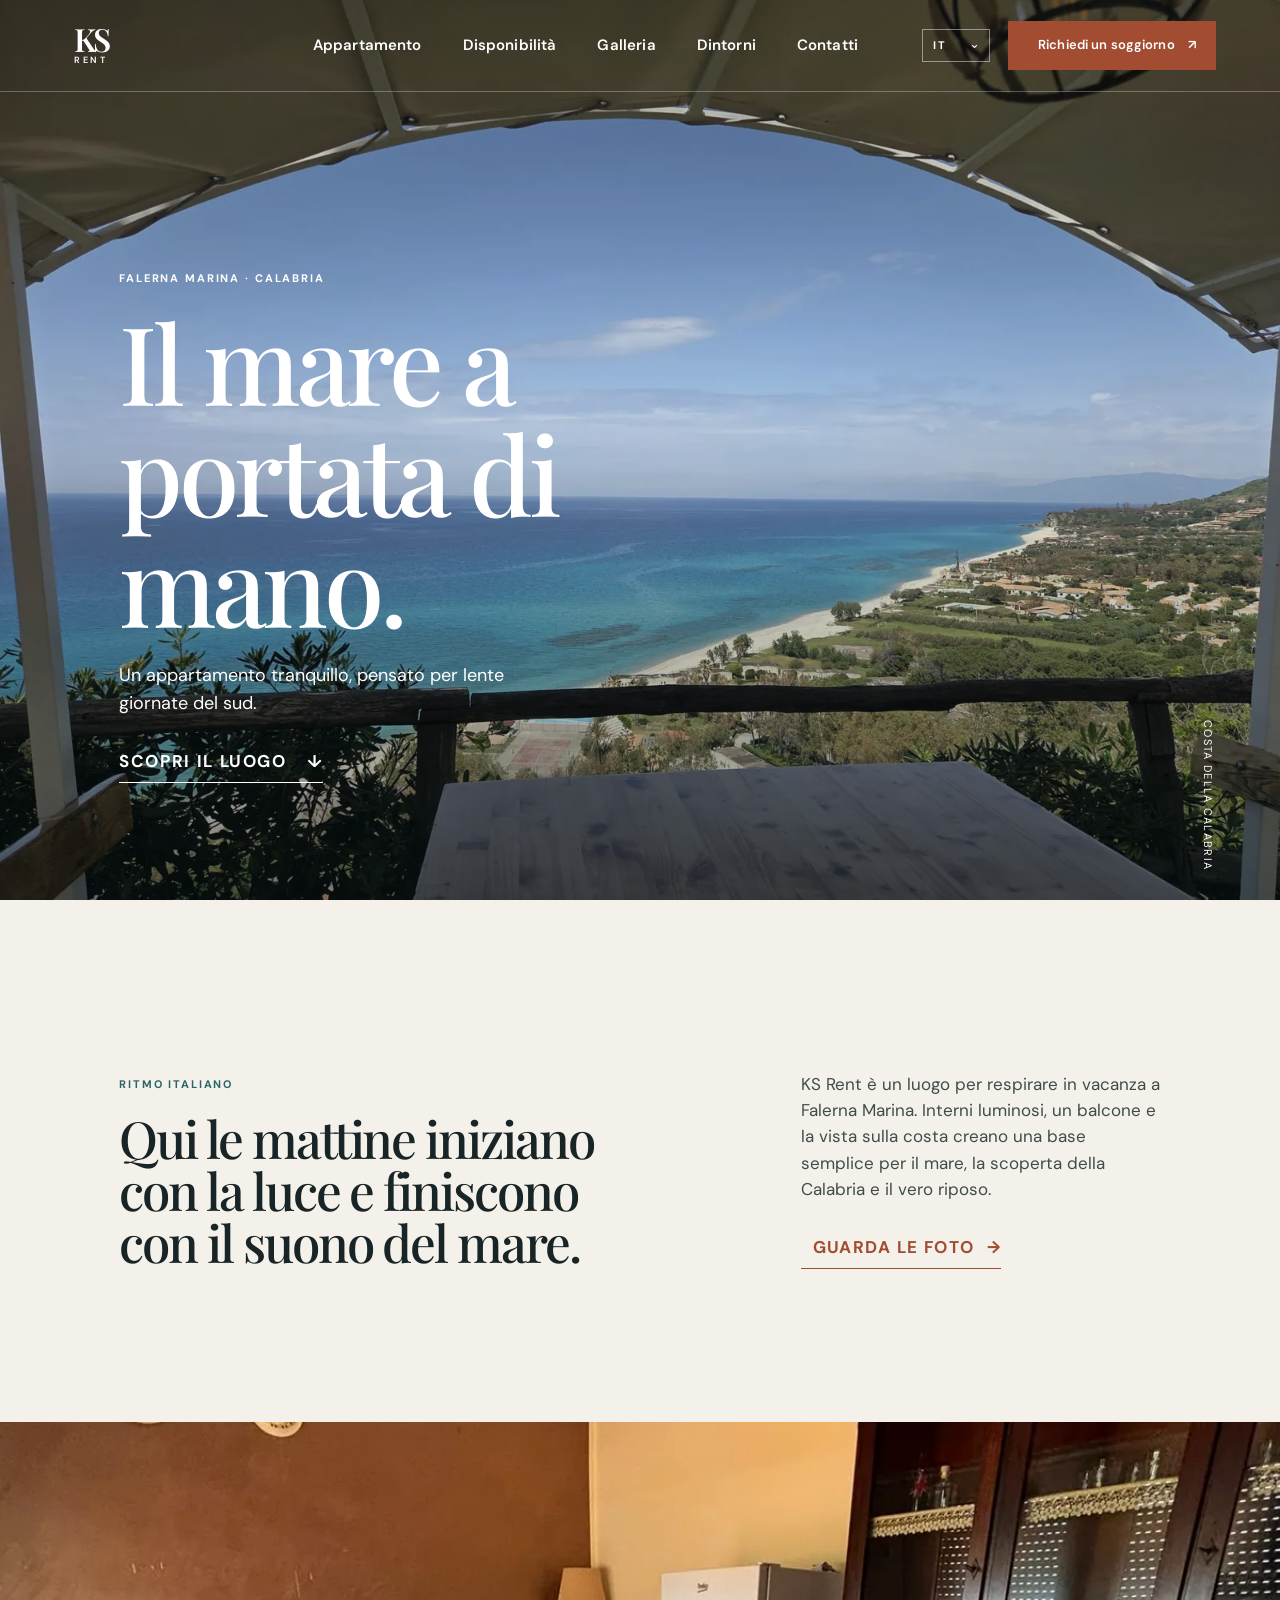
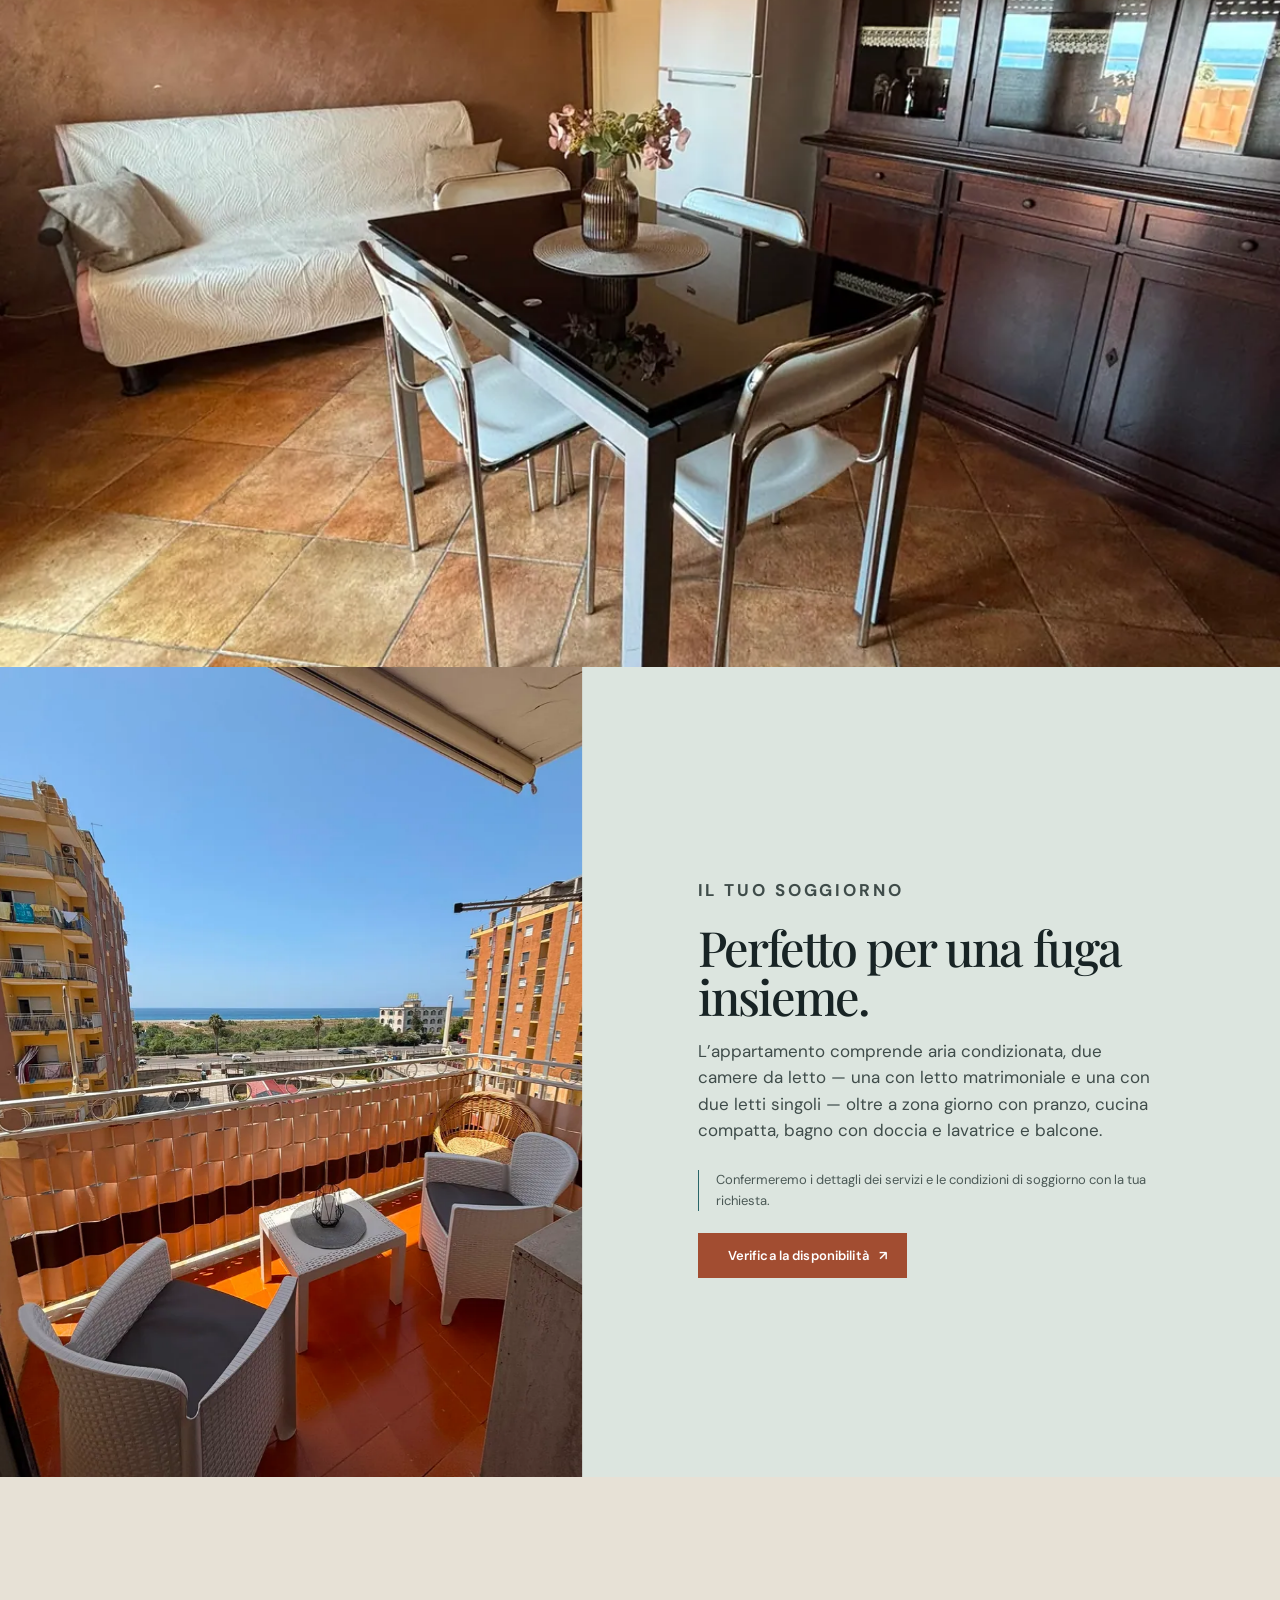
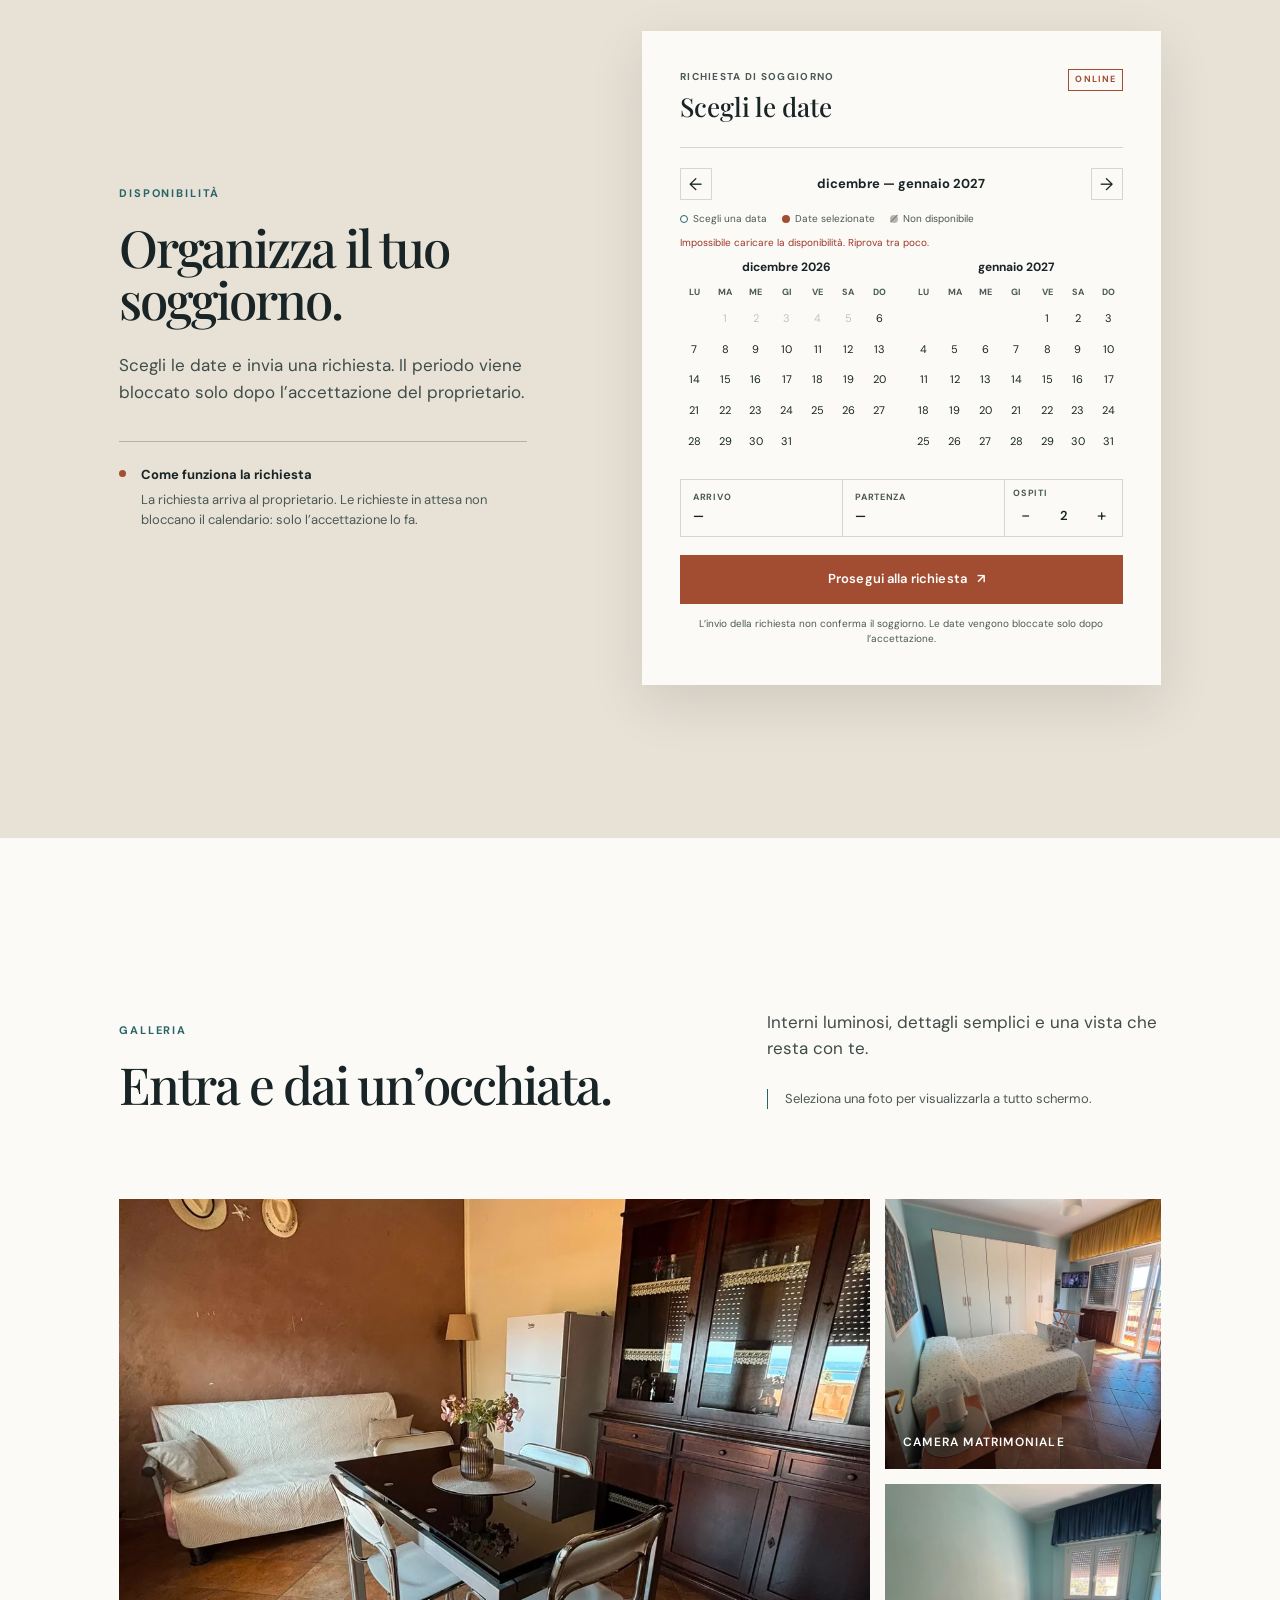
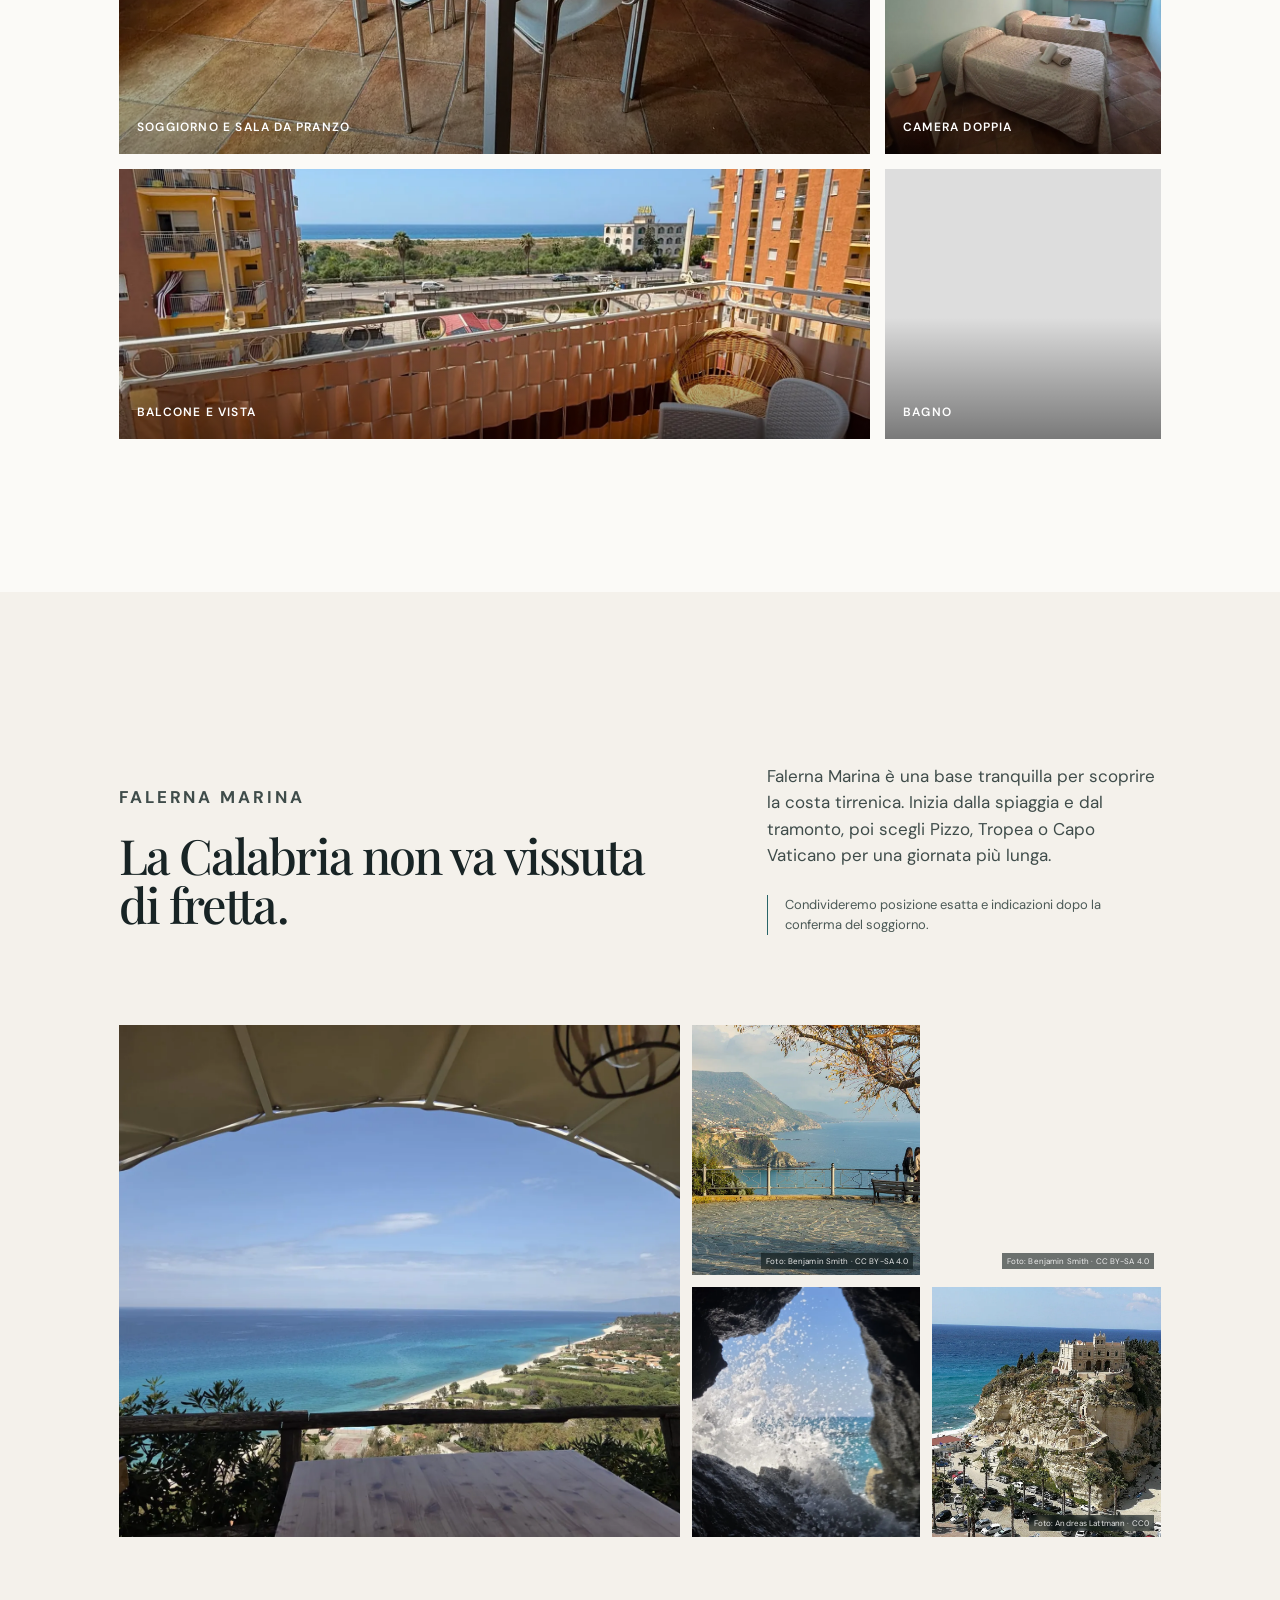
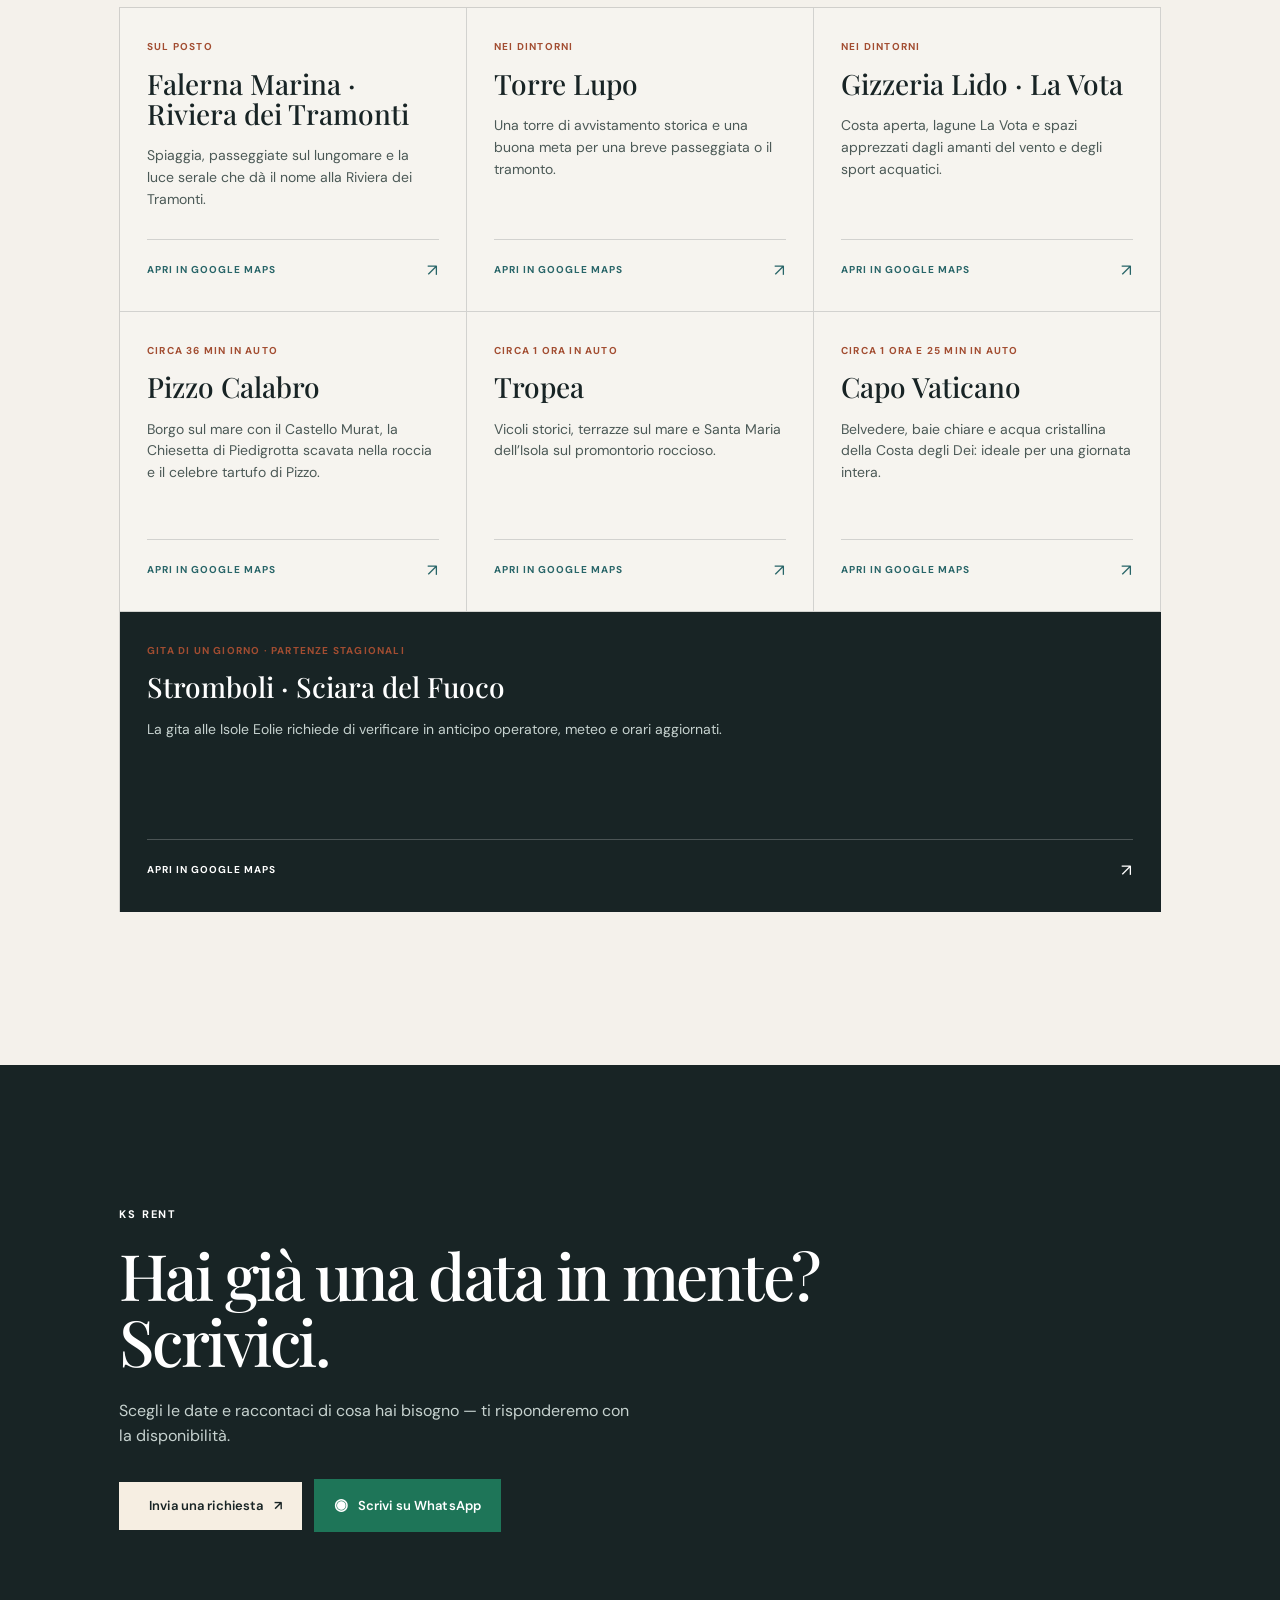
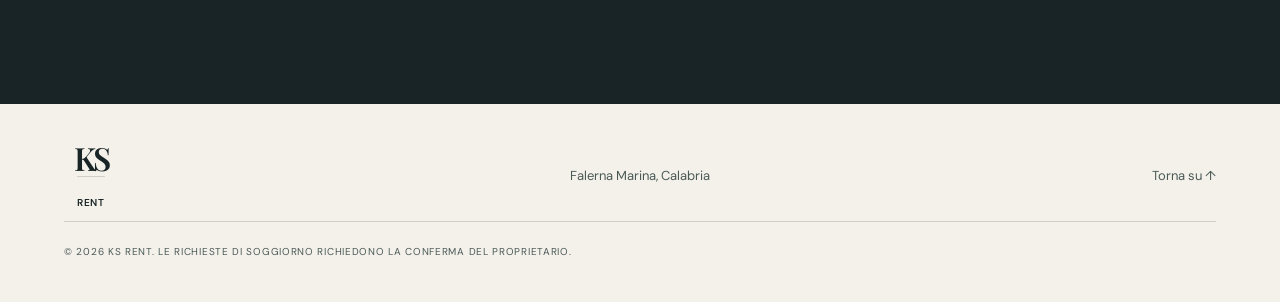
==== commit 17d6dc73: "Activate booking backend and WhatsApp" ====
--- a/index.html
+++ b/index.html
@@ -4,26 +4,26 @@
     <meta name="theme-color" content="#182425">
     <meta name="robots" content="index,follow,max-image-preview:large">
     <meta name="description" content="Casa vacanze con vista mare a Falerna Marina, Calabria. Due camere da letto, balcone e una base tranquilla per scoprire il sud Italia.">
-    <link rel="canonical" href="https://7eot4.github.io/CODEX-04-ksrent-preview/">
-    <link rel="alternate" hreflang="it" href="https://7eot4.github.io/CODEX-04-ksrent-preview/">
-    <link rel="alternate" hreflang="en" href="https://7eot4.github.io/CODEX-04-ksrent-preview/en/">
-    <link rel="alternate" hreflang="pl" href="https://7eot4.github.io/CODEX-04-ksrent-preview/pl/">
-    <link rel="alternate" hreflang="de" href="https://7eot4.github.io/CODEX-04-ksrent-preview/de/">
-    <link rel="alternate" hreflang="fr" href="https://7eot4.github.io/CODEX-04-ksrent-preview/fr/">
-    <link rel="alternate" hreflang="es" href="https://7eot4.github.io/CODEX-04-ksrent-preview/es/">
-    <link rel="alternate" hreflang="x-default" href="https://7eot4.github.io/CODEX-04-ksrent-preview/">
+    <link rel="canonical" href="./">
+    <link rel="alternate" hreflang="it" href="./">
+    <link rel="alternate" hreflang="en" href="./en/">
+    <link rel="alternate" hreflang="pl" href="./pl/">
+    <link rel="alternate" hreflang="de" href="./de/">
+    <link rel="alternate" hreflang="fr" href="./fr/">
+    <link rel="alternate" hreflang="es" href="./es/">
+    <link rel="alternate" hreflang="x-default" href="./">
     <meta property="og:type" content="website">
     <meta property="og:site_name" content="KS Rent">
     <meta property="og:locale" content="it_IT">
     <meta property="og:title" content="Casa vacanze a Falerna Marina | KS Rent">
     <meta property="og:description" content="Casa vacanze con vista mare a Falerna Marina, Calabria. Due camere da letto, balcone e una base tranquilla per scoprire il sud Italia.">
-    <meta property="og:image" content="https://7eot4.github.io/CODEX-04-ksrent-preview/assets/ksrent-hero-background.webp">
+    <meta property="og:image" content="assets/ksrent-hero-background.webp">
     <meta property="og:image:alt" content="Vista dalla terrazza sulla costa turchese della Calabria">
-    <meta property="og:url" content="https://7eot4.github.io/CODEX-04-ksrent-preview/">
+    <meta property="og:url" content="./">
     <meta name="twitter:card" content="summary_large_image">
     <meta name="twitter:title" content="Casa vacanze a Falerna Marina | KS Rent">
     <meta name="twitter:description" content="Casa vacanze con vista mare a Falerna Marina, Calabria. Due camere da letto, balcone e una base tranquilla per scoprire il sud Italia.">
-    <meta name="twitter:image" content="https://7eot4.github.io/CODEX-04-ksrent-preview/assets/ksrent-hero-background.webp">
+    <meta name="twitter:image" content="assets/ksrent-hero-background.webp">
     <link rel="icon" href="favicon.svg" type="image/svg+xml">
     <title>Casa vacanze a Falerna Marina | KS Rent</title>
     <script type="application/ld+json" id="structured-data">{
@@ -36,9 +36,8 @@
     "@type": "Accommodation",
     "name": "KS Rent",
     "numberOfBedrooms": 2,
-    "image": "https://7eot4.github.io/CODEX-04-ksrent-preview/assets/ksrent-hero-background.webp"
-  },
-  "url": "https://7eot4.github.io/CODEX-04-ksrent-preview/"
+    "image": "assets/ksrent-hero-background.webp"
+  }
 }</script>
     <link rel="preconnect" href="https://fonts.googleapis.com">
     <link rel="preconnect" href="https://fonts.gstatic.com" crossorigin="">
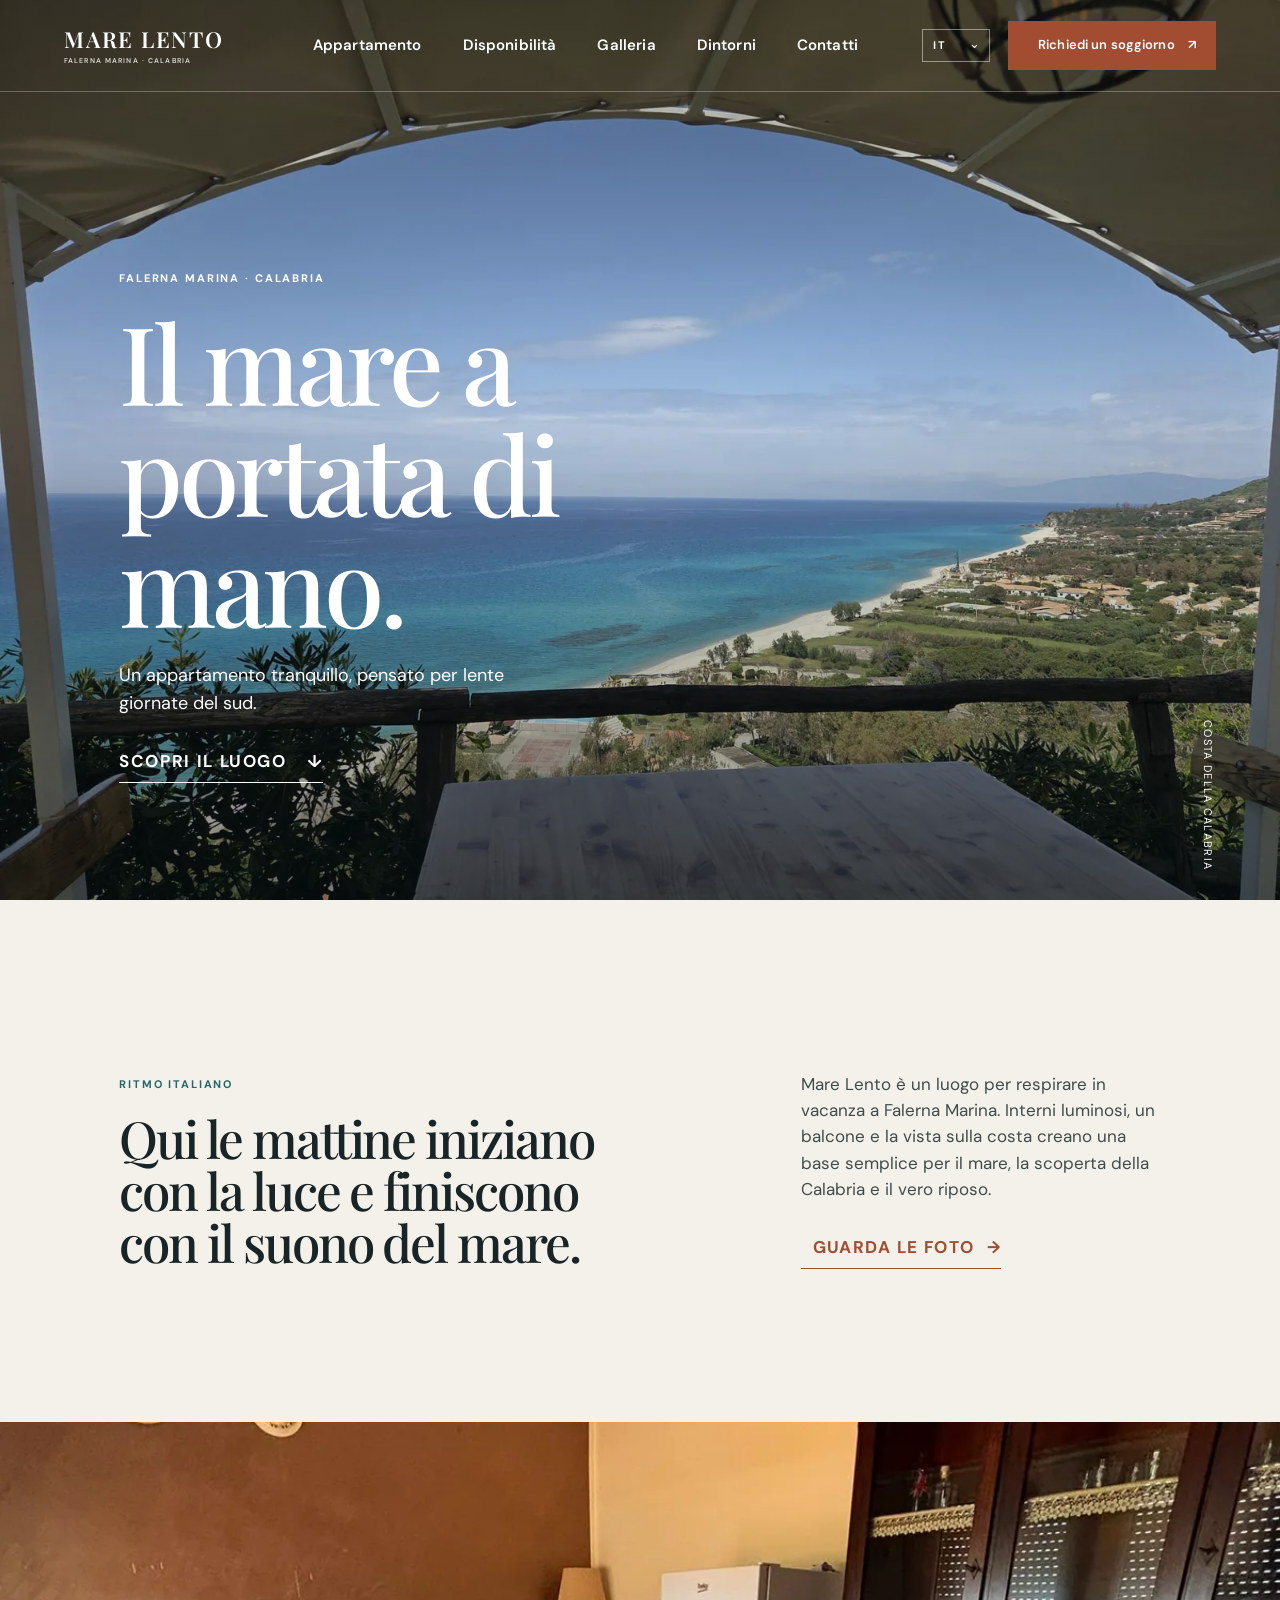
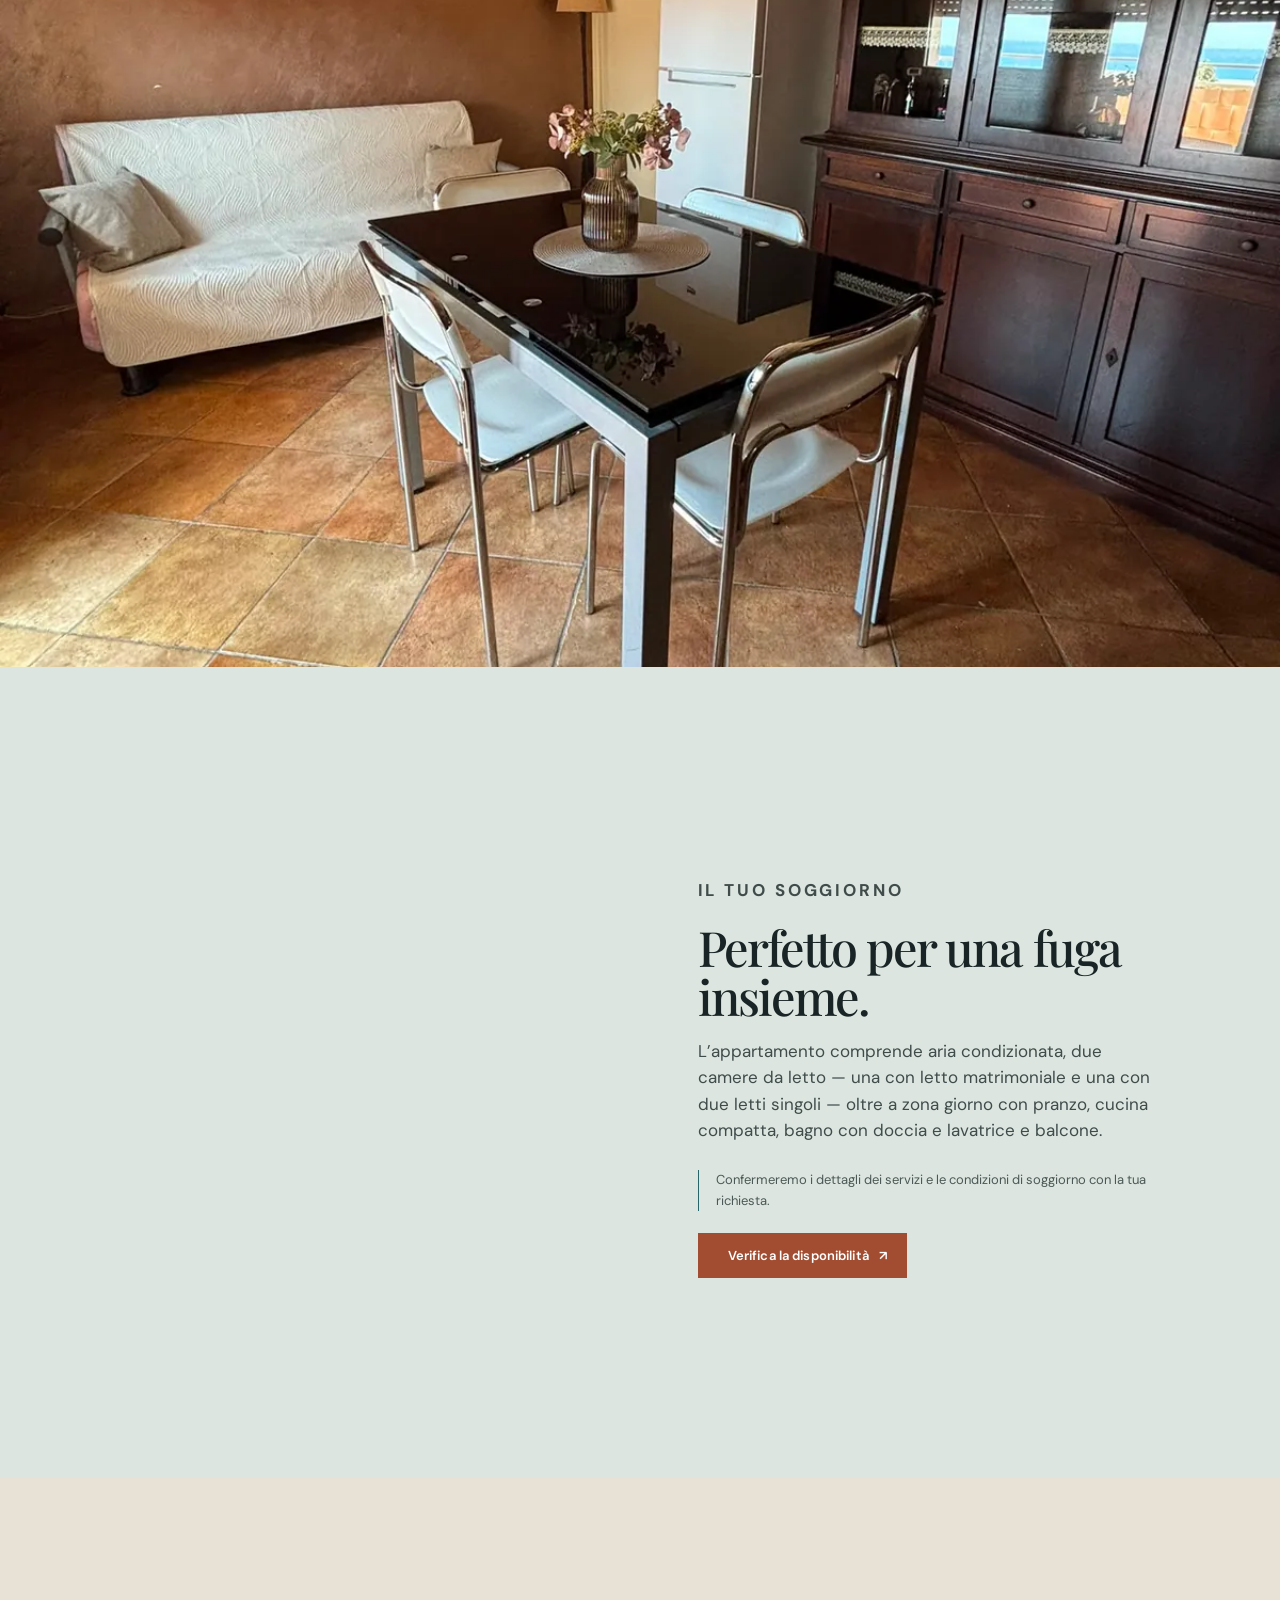
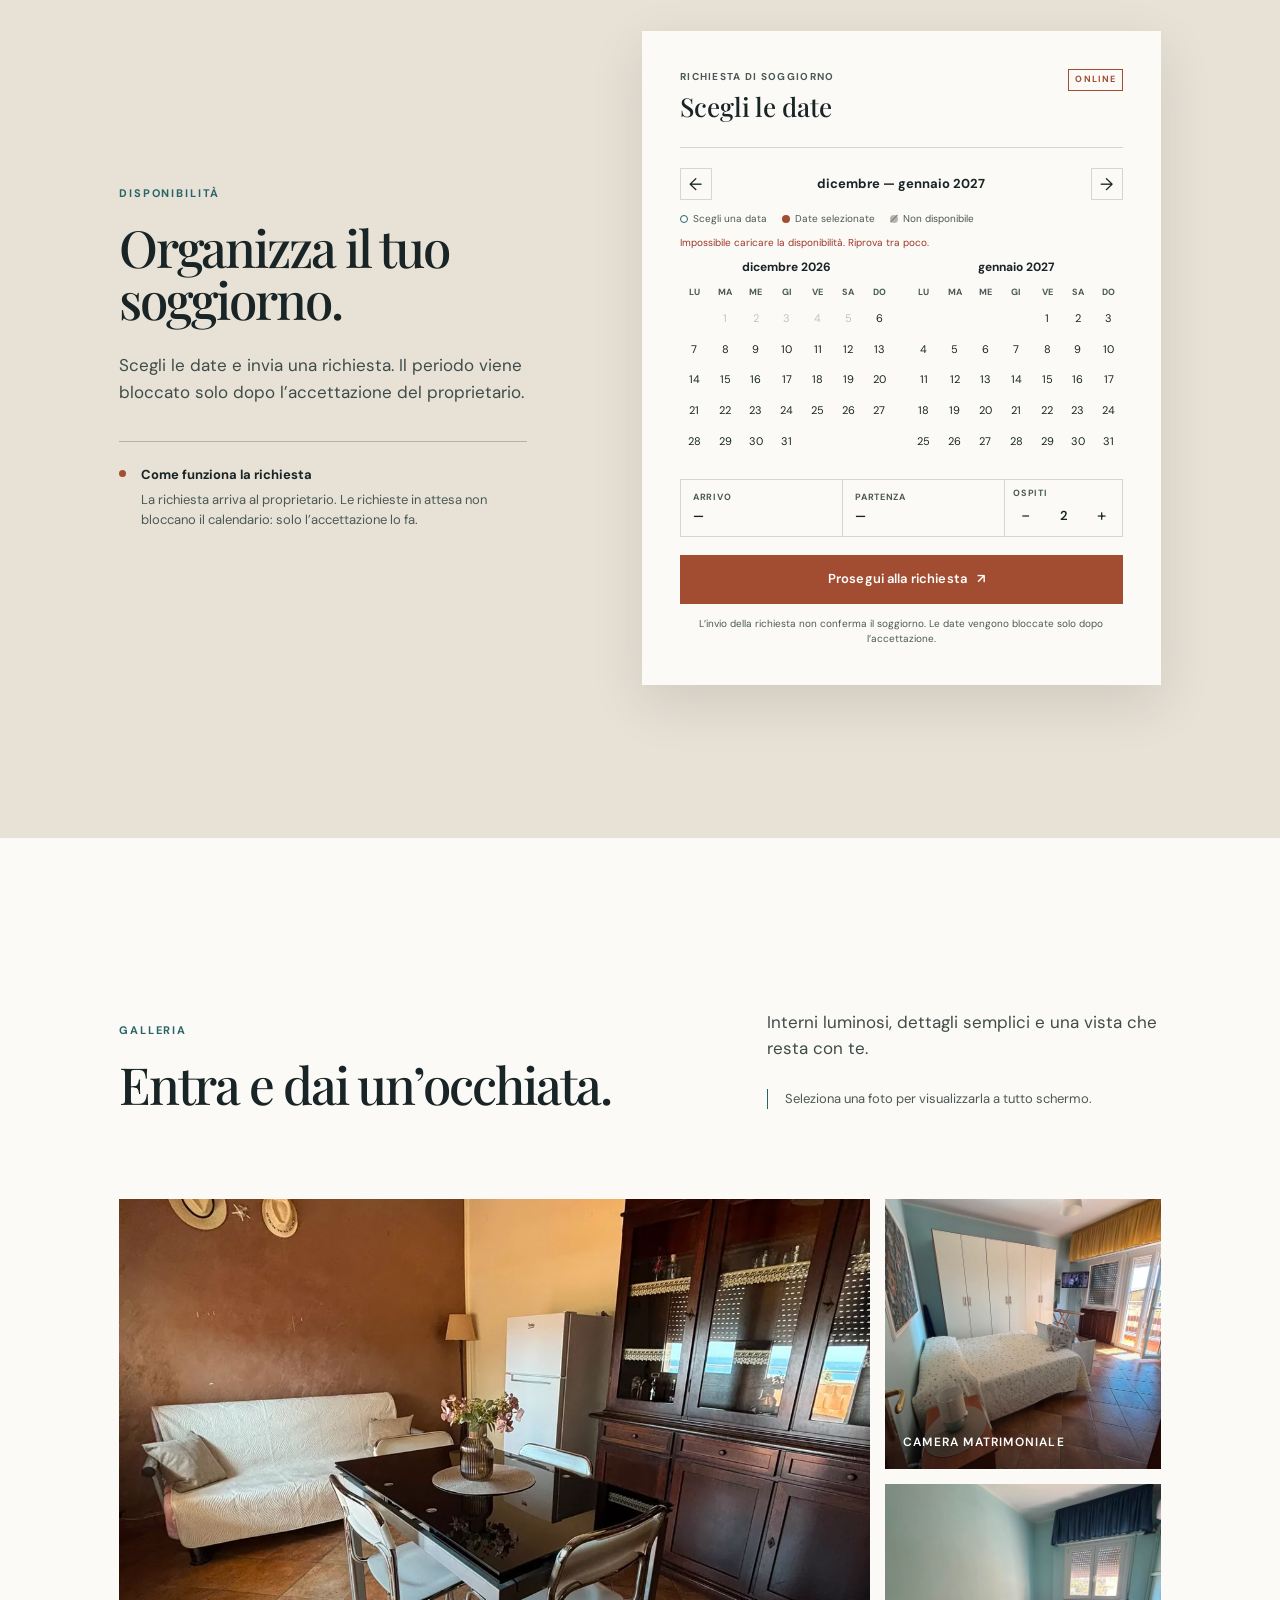
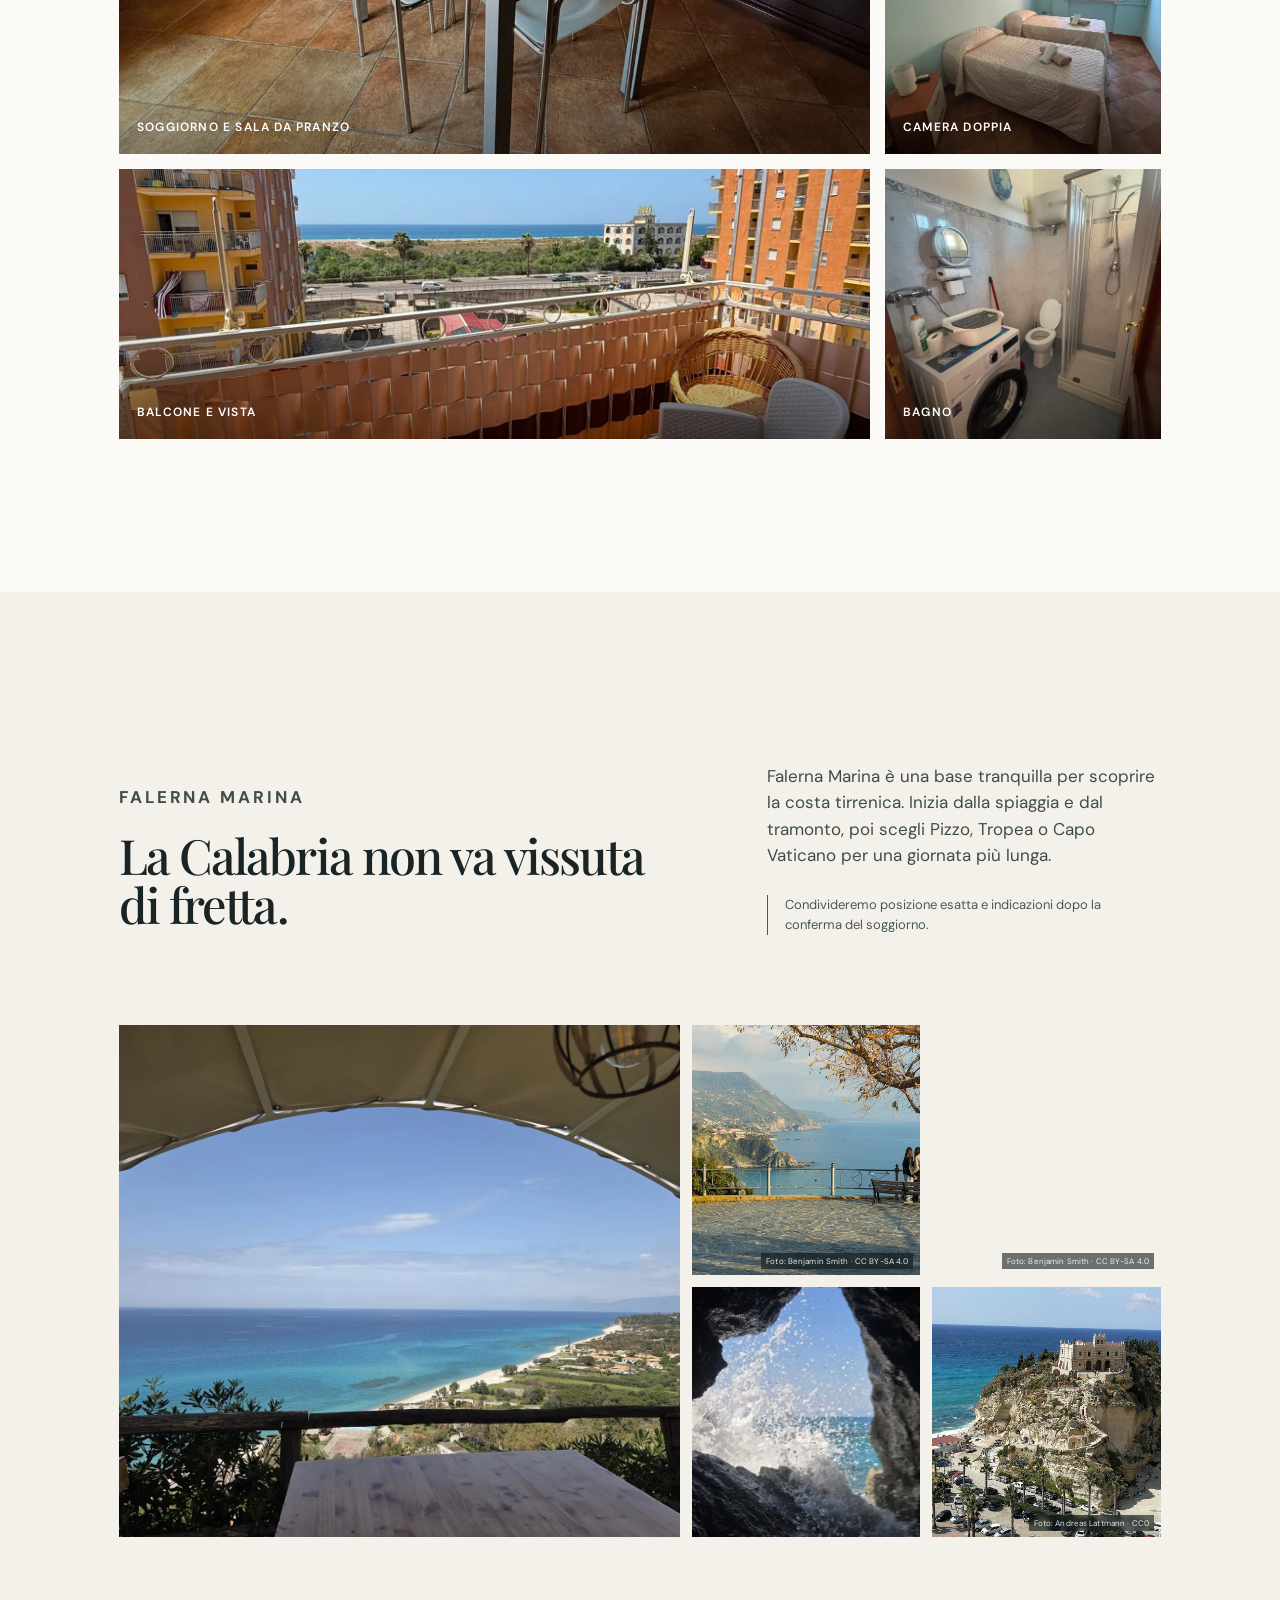
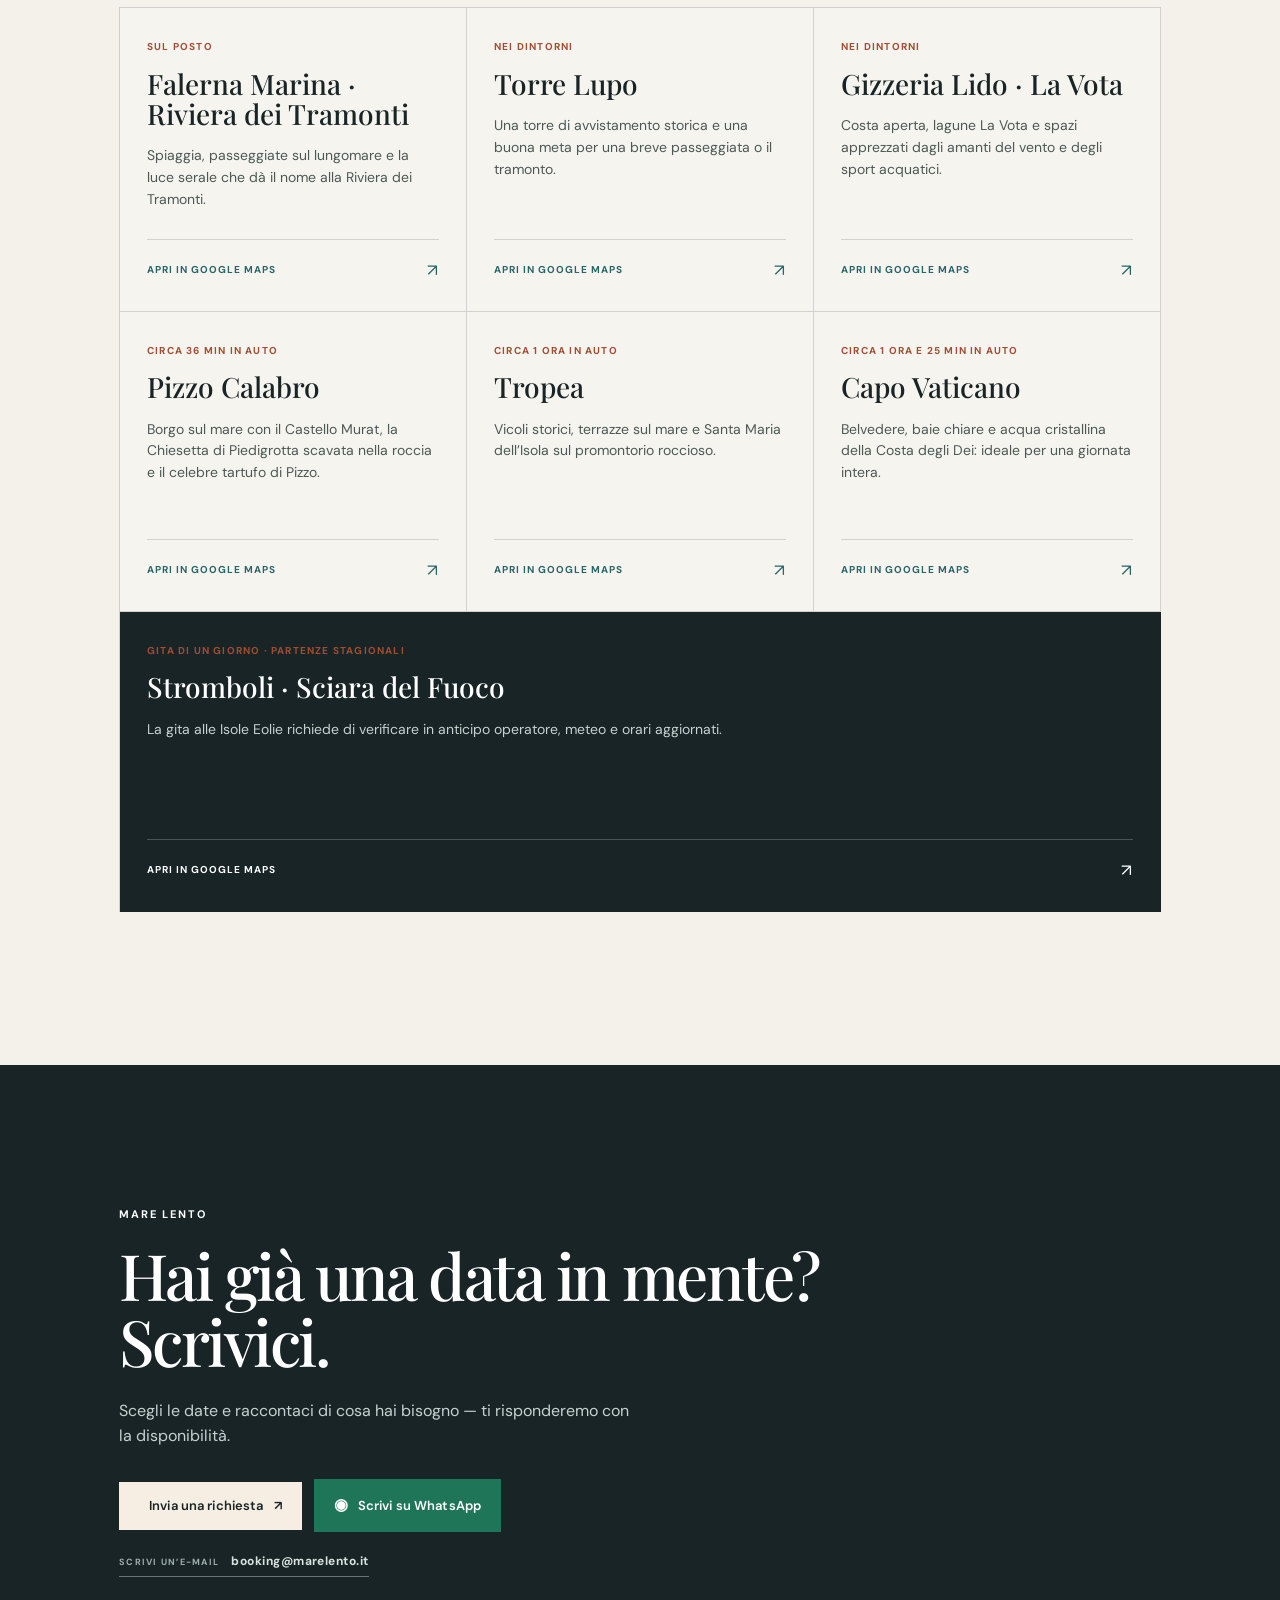
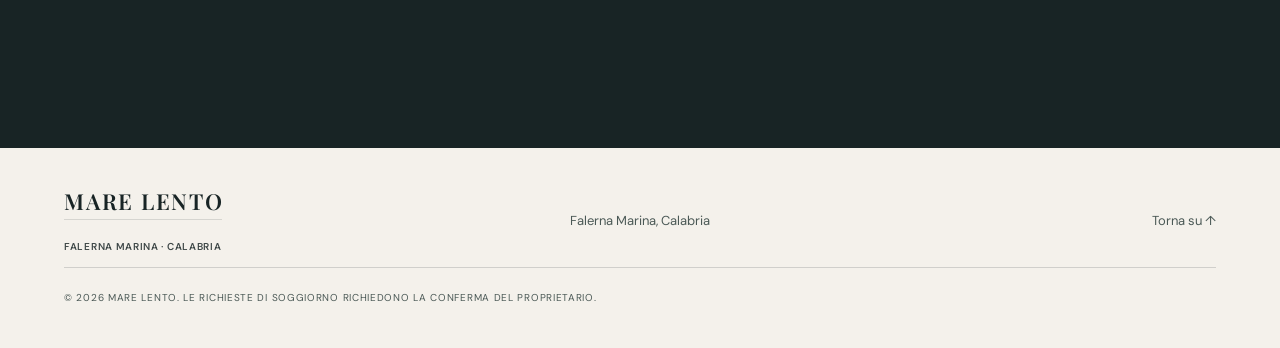
==== commit b2b93ce4: "Publish Mare Lento rebrand preview" ====
--- a/index.html
+++ b/index.html
@@ -3,52 +3,72 @@
     <meta name="viewport" content="width=device-width, initial-scale=1.0">
     <meta name="theme-color" content="#182425">
     <meta name="robots" content="index,follow,max-image-preview:large">
-    <meta name="description" content="Casa vacanze con vista mare a Falerna Marina, Calabria. Due camere da letto, balcone e una base tranquilla per scoprire il sud Italia.">
-    <link rel="canonical" href="./">
-    <link rel="alternate" hreflang="it" href="./">
-    <link rel="alternate" hreflang="en" href="./en/">
-    <link rel="alternate" hreflang="pl" href="./pl/">
-    <link rel="alternate" hreflang="de" href="./de/">
-    <link rel="alternate" hreflang="fr" href="./fr/">
-    <link rel="alternate" hreflang="es" href="./es/">
-    <link rel="alternate" hreflang="x-default" href="./">
+    <meta name="description" content="Mare Lento è un appartamento vacanze a Falerna Marina vicino al mare, con due camere, balcone e una posizione tranquilla sulla Riviera dei Tramonti.">
+    <link rel="canonical" href="https://marelento.it/">
+    <link rel="alternate" hreflang="it" href="https://marelento.it/">
+    <link rel="alternate" hreflang="en" href="https://marelento.it/en/">
+    <link rel="alternate" hreflang="pl" href="https://marelento.it/pl/">
+    <link rel="alternate" hreflang="de" href="https://marelento.it/de/">
+    <link rel="alternate" hreflang="fr" href="https://marelento.it/fr/">
+    <link rel="alternate" hreflang="es" href="https://marelento.it/es/">
+    <link rel="alternate" hreflang="x-default" href="https://marelento.it/">
     <meta property="og:type" content="website">
-    <meta property="og:site_name" content="KS Rent">
+    <meta property="og:site_name" content="Mare Lento">
     <meta property="og:locale" content="it_IT">
-    <meta property="og:title" content="Casa vacanze a Falerna Marina | KS Rent">
-    <meta property="og:description" content="Casa vacanze con vista mare a Falerna Marina, Calabria. Due camere da letto, balcone e una base tranquilla per scoprire il sud Italia.">
-    <meta property="og:image" content="assets/ksrent-hero-background.webp">
+    <meta property="og:title" content="Appartamento vacanze a Falerna Marina | Mare Lento">
+    <meta property="og:description" content="Mare Lento è un appartamento vacanze a Falerna Marina vicino al mare, con due camere, balcone e una posizione tranquilla sulla Riviera dei Tramonti.">
+    <meta property="og:image" content="https://marelento.it/assets/mare-lento-falerna-marina.webp">
     <meta property="og:image:alt" content="Vista dalla terrazza sulla costa turchese della Calabria">
-    <meta property="og:url" content="./">
+    <meta property="og:image:type" content="image/webp">
+    <meta property="og:image:width" content="1600">
+    <meta property="og:image:height" content="1200">
+    <meta property="og:url" content="https://marelento.it/">
     <meta name="twitter:card" content="summary_large_image">
-    <meta name="twitter:title" content="Casa vacanze a Falerna Marina | KS Rent">
-    <meta name="twitter:description" content="Casa vacanze con vista mare a Falerna Marina, Calabria. Due camere da letto, balcone e una base tranquilla per scoprire il sud Italia.">
-    <meta name="twitter:image" content="assets/ksrent-hero-background.webp">
+    <meta name="twitter:title" content="Appartamento vacanze a Falerna Marina | Mare Lento">
+    <meta name="twitter:description" content="Mare Lento è un appartamento vacanze a Falerna Marina vicino al mare, con due camere, balcone e una posizione tranquilla sulla Riviera dei Tramonti.">
+    <meta name="twitter:image" content="https://marelento.it/assets/mare-lento-falerna-marina.webp">
+    <meta name="twitter:image:alt" content="Vista dalla terrazza sulla costa turchese della Calabria">
     <link rel="icon" href="favicon.svg" type="image/svg+xml">
-    <title>Casa vacanze a Falerna Marina | KS Rent</title>
+    <link rel="manifest" href="site.webmanifest">
+    <title>Appartamento vacanze a Falerna Marina | Mare Lento</title>
     <script type="application/ld+json" id="structured-data">{
   "@context": "https://schema.org",
   "@type": "WebPage",
-  "name": "Casa vacanze a Falerna Marina | KS Rent",
-  "description": "Casa vacanze con vista mare a Falerna Marina, Calabria. Due camere da letto, balcone e una base tranquilla per scoprire il sud Italia.",
+  "name": "Appartamento vacanze a Falerna Marina | Mare Lento",
+  "description": "Mare Lento è un appartamento vacanze a Falerna Marina vicino al mare, con due camere, balcone e una posizione tranquilla sulla Riviera dei Tramonti.",
+  "url": "https://marelento.it/",
   "inLanguage": "it",
   "about": {
-    "@type": "Accommodation",
-    "name": "KS Rent",
+    "@type": "Apartment",
+    "@id": "https://marelento.it/#accommodation",
+    "name": "Mare Lento",
+    "description": "Mare Lento è un appartamento vacanze a Falerna Marina vicino al mare, con due camere, balcone e una posizione tranquilla sulla Riviera dei Tramonti.",
+    "url": "https://marelento.it/",
     "numberOfBedrooms": 2,
-    "image": "assets/ksrent-hero-background.webp"
+    "numberOfBathroomsTotal": 1,
+    "occupancy": {
+      "@type": "QuantitativeValue",
+      "maxValue": 4
+    },
+    "address": {
+      "@type": "PostalAddress",
+      "addressLocality": "Falerna Marina",
+      "addressRegion": "Calabria",
+      "addressCountry": "IT"
+    },
+    "image": "https://marelento.it/assets/mare-lento-falerna-marina.webp"
   }
 }</script>
     <link rel="preconnect" href="https://fonts.googleapis.com">
     <link rel="preconnect" href="https://fonts.gstatic.com" crossorigin="">
     <link href="https://fonts.googleapis.com/css2?family=DM+Sans:wght@400;500;600;700&amp;family=Playfair+Display:ital,wght@0,500;0,600;0,700;1,500&amp;display=swap" rel="stylesheet">
-    <link rel="stylesheet" href="styles.css?v=20260822-lightbox-fit">
+    <link rel="stylesheet" href="styles.css?v=20260823-mare-lento">
   </head>
   <body>
     <a class="skip-link" href="#content" data-i18n="skip">Vai al contenuto</a>
     <header class="site-header" id="top">
-      <a class="brand" href="#top" aria-label="KS RENT — strona główna"><span>KS</span><small>RENT</small></a>
-      <nav class="desktop-nav" aria-label="Główna nawigacja">
+      <a class="brand" href="#top" aria-label="Mare Lento — pagina iniziale" data-i18n-aria-label="aria.home"><span>MARE LENTO</span><small>FALERNA MARINA · CALABRIA</small></a>
+      <nav class="desktop-nav" aria-label="Navigazione principale" data-i18n-aria-label="aria.navigation">
         <a href="#apartament" data-i18n="nav.apartment">Appartamento</a><a href="#dostepnosc" data-i18n="nav.availability">Disponibilità</a><a href="#galeria" data-i18n="nav.gallery">Galleria</a><a href="#okolica" data-i18n="nav.location">Dintorni</a><a href="#kontakt" data-i18n="nav.contact">Contatti</a>
       </nav>
       <div class="header-actions">
@@ -66,15 +86,15 @@
         <a class="header-cta" href="#dostepnosc"><span data-i18n="headerCta">Richiedi un soggiorno</span>
           <span aria-hidden="true">↗</span></a>
       </div>
-      <button type="button" class="menu-toggle" aria-label="Otwórz menu" aria-expanded="false">
+      <button type="button" class="menu-toggle" aria-label="Apri il menu" data-i18n-aria-label="aria.openMenu" aria-expanded="false">
         <span></span><span></span>
       </button>
     </header>
     <main id="content">
       <section class="hero" aria-labelledby="hero-title">
-        <img src="assets/ksrent-hero-background.webp" srcset="
-            assets/ksrent-hero-background-900.webp  900w,
-            assets/ksrent-hero-background.webp      1600w
+        <img src="assets/mare-lento-falerna-marina.webp" srcset="
+            assets/mare-lento-falerna-marina-900.webp  900w,
+            assets/mare-lento-falerna-marina.webp      1600w
           " sizes="100vw" alt="Vista dalla terrazza sulla costa turchese della Calabria" data-i18n-alt="alt.regionGallery1" fetchpriority="high" decoding="async">
         <div class="hero-shade"></div>
         <div class="hero-content">
@@ -91,7 +111,7 @@
           <h2 data-i18n="intro.title">Qui le mattine iniziano con la luce e finiscono con il suono del mare.</h2>
         </div>
         <div class="intro-text reveal">
-          <p data-i18n="intro.text">KS Rent è un luogo per respirare in vacanza a Falerna Marina. Interni luminosi, un balcone e la vista sulla costa creano una base semplice per il mare, la scoperta della Calabria e il vero riposo.</p>
+          <p data-i18n="intro.text">Mare Lento è un luogo per respirare in vacanza a Falerna Marina. Interni luminosi, un balcone e la vista sulla costa creano una base semplice per il mare, la scoperta della Calabria e il vero riposo.</p>
           <a class="text-link" href="#galeria"><span data-i18n="intro.link">Guarda le foto</span><span aria-hidden="true">→</span></a>
         </div>
       </section>
@@ -204,7 +224,7 @@
             <p class="note" data-i18n="place.note">Condivideremo posizione esatta e indicazioni dopo la conferma del soggiorno.</p>
           </div>
         </div>
-        <div class="region-mosaic" aria-label="Zdjęcia wybrzeża Kalabrii">
+        <div class="region-mosaic" aria-label="Foto della costa calabrese" data-i18n-aria-label="aria.regionGallery">
           <figure class="region-photo region-photo-main">
             <img src="assets/region-gallery-1.webp" alt="Vista dalla terrazza sulla costa turchese della Calabria" data-i18n-alt="alt.regionGallery1" loading="lazy" decoding="async">
           </figure>
@@ -271,7 +291,7 @@
       </section>
       <section class="contact" id="kontakt">
         <div class="contact-inner">
-          <p class="eyebrow light">KS Rent</p>
+          <p class="eyebrow light">Mare Lento</p>
           <h2 data-i18n="contact.title">Hai già una data in mente? Scrivici.</h2>
           <p data-i18n="contact.text">Scegli le date e raccontaci di cosa hai bisogno — ti risponderemo con la disponibilità.</p>
           <div class="contact-actions">
@@ -282,18 +302,19 @@
               <span class="whatsapp-mark" aria-hidden="true">◉</span><span data-i18n="contact.whatsappCta">Scrivi su WhatsApp</span>
             </a>
           </div>
+          <a class="contact-email" data-email-link="" aria-disabled="true"><span data-i18n="contact.directEmail">Scrivi un’e-mail</span><strong data-contact-email=""></strong></a>
           <p class="contact-status" data-contact-status="" role="status"></p>
         </div>
       </section>
     </main>
     <footer class="footer">
-      <a class="brand footer-brand" href="#top"><span>KS</span><small>RENT</small></a>
+      <a class="brand footer-brand" href="#top" aria-label="Mare Lento — pagina iniziale" data-i18n-aria-label="aria.home"><span>MARE LENTO</span><small>FALERNA MARINA · CALABRIA</small></a>
       <p>Falerna Marina, Calabria</p>
-      <a href="#top" data-i18n="footer.top">Torna su ↑</a><small>© <span id="year"></span> KS Rent.
+      <a href="#top" data-i18n="footer.top">Torna su ↑</a><small>© <span id="year"></span> Mare Lento.
         <span data-i18n="footer.note">Le richieste di soggiorno richiedono la conferma del proprietario.</span></small>
     </footer>
     <dialog class="modal" id="inquiry-modal" aria-labelledby="inquiry-title">
-      <button class="modal-close" type="button" aria-label="Zamknij okno" data-close-inquiry="">
+      <button class="modal-close" type="button" aria-label="Chiudi il modulo di richiesta" data-i18n-aria-label="aria.closeInquiry" data-close-inquiry="">
         ×
       </button>
       <p class="eyebrow" data-i18n="modal.kicker">Richiesta di soggiorno</p>
@@ -318,11 +339,11 @@
       </form>
       <p class="form-note" data-i18n="form.note">Utilizziamo i tuoi dati solo per rispondere alla richiesta. L’invio non conferma la prenotazione.</p>
     </dialog>
-    <dialog class="lightbox" id="lightbox" aria-label="Powiększone zdjęcie">
-      <button class="modal-close" type="button" aria-label="Zamknij zdjęcie" data-close-lightbox="">
+    <dialog class="lightbox" id="lightbox" aria-label="Foto ingrandita" data-i18n-aria-label="aria.lightbox">
+      <button class="modal-close" type="button" aria-label="Chiudi la foto" data-i18n-aria-label="aria.closeImage" data-close-lightbox="">
         ×</button><img alt="">
     </dialog>
     <script src="config.js"></script>
     <script src="booking-rules.js"></script>
-    <script src="script.js?v=20260822-lightbox-fit"></script>
+    <script src="script.js?v=20260823-mare-lento"></script>
 </body></html>
--- a/styles.css
+++ b/styles.css
@@ -8,8 +8,8 @@
 section[id] { scroll-margin-top:24px; }
 :focus-visible { outline:3px solid #f4c7a7; outline-offset:3px; }
 .site-header { position:absolute; z-index:5; inset:0 0 auto; height:92px; padding:20px clamp(24px,5vw,76px); display:flex; align-items:center; justify-content:space-between; color:#fff; border-bottom:1px solid rgba(255,255,255,.28); }
-.brand { display:inline-grid; justify-items:center; line-height:.75; letter-spacing:.15em; font-weight:600; min-width:54px; }
-.brand span { font-family:"Playfair Display",serif; font-size:32px; letter-spacing:-.08em; }.brand small { font-size:9px; letter-spacing:.33em; margin-top:6px; }
+.brand { display:inline-grid; justify-items:start; line-height:1; font-weight:600; min-width:172px; }
+.brand span { font-family:"Playfair Display",serif; font-size:22px; letter-spacing:.08em; white-space:nowrap; }.brand small { font-size:7px; letter-spacing:.16em; margin-top:7px; white-space:nowrap; opacity:.82; }
 .desktop-nav { display:flex; gap:clamp(20px,3.2vw,50px); margin-left:auto; margin-right:clamp(28px,5vw,70px); font-size:15px; font-weight:600; letter-spacing:.01em; }.desktop-nav a { transition:opacity .2s; }.desktop-nav a:hover { opacity:.65; }
 .header-cta, .button { background:var(--terra); color:white; padding:13px 19px; border:1px solid var(--terra); font-size:13px; font-weight:600; letter-spacing:.01em; transition:transform .2s, background .2s; }.header-cta:hover,.button:hover { transform:translateY(-2px); background:#9e472d; }.header-cta span,.button span { padding-left:10px; }
 .menu-toggle { display:none; border:0; background:transparent; width:42px; padding:9px 0; }.menu-toggle span { display:block; height:1px; background:#fff; margin:6px 0; }
@@ -19,10 +19,11 @@
 .gallery { background:#fbfaf7; }.section-heading { display:grid; grid-template-columns:1.15fr .85fr; gap:clamp(48px,9vw,140px); align-items:center; margin-bottom:58px; }.gallery-intro { width:100%; max-width:none; }.gallery-intro>p:first-child { color:#3f4c4a; font-size:17px; }.gallery-intro .note { width:100%; max-width:none; box-sizing:border-box; }.gallery-grid { display:grid; grid-template-columns:1.25fr .75fr .75fr; grid-auto-rows:270px; gap:15px; }.gallery-card { position:relative; padding:0; overflow:hidden; border:0; background:#ddd; color:white; text-align:left; }.gallery-card.large { grid-column:span 2; grid-row:span 2; }.gallery-card.wide { grid-column:span 2; }.gallery-card img { width:100%; height:100%; object-fit:cover; transition:transform .65s ease; }.gallery-card:hover img { transform:scale(1.045); }.gallery-card:after { content:""; position:absolute; inset:0; background:linear-gradient(transparent 55%,rgba(0,0,0,.45)); }.gallery-card span { position:absolute; z-index:1; bottom:17px; left:18px; font-size:12px; letter-spacing:.1em; text-transform:uppercase; font-weight:600; }
 .place { display:grid; grid-template-columns:1fr .95fr; align-items:center; gap:10vw; overflow:hidden; }.place-copy { max-width:560px; }.place-art { height:min(45vw,570px); background:#cf8157; position:relative; overflow:hidden; color:#fff2dd; }.place-art .sun { width:38%; aspect-ratio:1; border-radius:50%; background:#f6d591; position:absolute; right:17%; top:14%; }.horizon { position:absolute; height:3px; background:#fff2dd; opacity:.9; left:0; right:0; top:57%; }.sea { position:absolute; height:43%; background:#2a686d; bottom:0; width:100%; clip-path:polygon(0 12%,21% 18%,45% 7%,68% 17%,100% 6%,100% 100%,0 100%); }.place-art p { position:absolute; z-index:2; bottom:25px; left:30px; margin:0; font-size:clamp(25px,3.5vw,51px); line-height:.9; letter-spacing:.08em; }.place-art em { font-family:"Playfair Display",serif; font-size:.56em; font-weight:500; letter-spacing:0; }
 .contact { background:var(--ink); color:#fff; padding:clamp(90px,11vw,160px) clamp(24px,9.3vw,142px); }.contact-inner { max-width:900px; }.contact h2 { font-size:clamp(49px,6vw,88px); }.contact p:not(.eyebrow) { color:#c6d2cf; max-width:440px; margin:26px 0 31px; }.button-light { background:#f6eee2; color:var(--ink); border-color:#f6eee2; }.button-light:hover { background:#dce5df; }
+.contact-email { display:inline-flex; align-items:baseline; gap:12px; margin-top:20px; color:#d9e2df; border-bottom:1px solid rgba(217,226,223,.42); padding-bottom:5px; font-size:12px; letter-spacing:.04em; }.contact-email span { color:#9eb0ac; text-transform:uppercase; font-size:9px; font-weight:700; letter-spacing:.14em; }.contact-email:hover { color:#fff; border-color:#fff; }.contact-email[aria-disabled="true"] { display:none; }
 .footer { padding:42px clamp(24px,5vw,76px); display:grid; grid-template-columns:1fr 1fr 1fr; align-items:center; gap:15px; color:var(--muted); font-size:13px; }.footer-brand { color:var(--ink); justify-self:start; }.footer p { margin:0; text-align:center; }.footer>a:not(.brand) { justify-self:end; }.footer small { grid-column:1/-1; padding-top:22px; border-top:1px solid var(--line); font-size:10px; letter-spacing:.07em; text-transform:uppercase; }
 .modal,.lightbox { border:0; padding:clamp(30px,4vw,54px); background:#fbfaf7; color:var(--ink); box-shadow:0 30px 80px rgba(0,0,0,.28); width:min(94vw,590px); }.modal::backdrop,.lightbox::backdrop { background:rgba(14,24,25,.75); backdrop-filter:blur(3px); }.modal h2 { font-size:clamp(34px,4vw,48px); margin-bottom:27px; }.modal-close { border:0; background:transparent; position:absolute; right:18px; top:12px; font-size:32px; color:var(--ink); line-height:1; }.modal form { display:grid; gap:16px; }.modal label { display:grid; gap:7px; font-size:12px; font-weight:700; letter-spacing:.08em; text-transform:uppercase; }.modal input,.modal textarea { background:transparent; border:0; border-bottom:1px solid var(--line); padding:8px 0 9px; outline-color:var(--ocean); color:var(--ink); resize:vertical; }.form-row { display:grid; grid-template-columns:1fr 1fr; gap:15px; }.form-status { min-height:1.4em; color:var(--ocean); margin:0; font-size:13px; }.form-note { color:var(--muted); font-size:11px; margin:20px 0 0; }.lightbox { width:0; height:0; max-width:calc(100vw - 32px); max-height:calc(100vh - 32px); padding:0; overflow:visible; background:#111; }.lightbox img { display:block; width:100%; height:100%; object-fit:contain; }.lightbox .modal-close { color:#fff; z-index:1; text-shadow:0 1px 8px #000; }
 .reveal { animation:fade-up .7s both; animation-timeline:view(); animation-range:entry 10% cover 28%; } @keyframes fade-up { from { opacity:0; transform:translateY(18px); } to { opacity:1; transform:none; } }
-@media (max-width:760px) { .site-header { height:78px; padding:16px 22px; }.desktop-nav,.header-cta { display:none; }.menu-toggle { display:block; }.site-header.open { background:var(--ink); }.site-header.open .desktop-nav { display:flex; position:absolute; top:78px; left:0; right:0; background:var(--ink); padding:10px 22px 24px; flex-direction:column; gap:16px; }.hero { min-height:660px; }.hero-content { left:24px; bottom:74px; right:24px; }.hero h1 { font-size:59px; }.hero-intro { font-size:16px; }.hero-caption { display:none; }.section { padding:84px 24px; }.intro,.stay,.place { grid-template-columns:1fr; gap:35px; }.intro-text { max-width:none; }.image-break { height:94vw; }.stay { padding:0 24px 70px; }.stay-image { margin:0 -24px; height:112vw; }.stay-copy { padding:0; }.section-heading { grid-template-columns:1fr; align-items:stretch; gap:24px; margin-bottom:38px; }.gallery-grid { grid-template-columns:1fr 1fr; grid-auto-rows:220px; gap:8px; }.gallery-card.large { grid-row:span 1; grid-column:span 2; }.gallery-card.wide { grid-column:span 2; }.place-art { height:88vw; }.footer { grid-template-columns:1fr auto; }.footer p { display:none; }.footer>a:not(.brand) { grid-column:2; }.footer small { grid-column:1/-1; }.reveal { animation:none; } }
+@media (max-width:760px) { .site-header { height:78px; padding:16px 22px; }.brand { min-width:142px; }.brand span { font-size:18px; }.brand small { font-size:6px; letter-spacing:.12em; margin-top:5px; }.desktop-nav,.header-cta { display:none; }.menu-toggle { display:block; }.site-header.open { background:var(--ink); }.site-header.open .desktop-nav { display:flex; position:absolute; top:78px; left:0; right:0; background:var(--ink); padding:10px 22px 24px; flex-direction:column; gap:16px; }.hero { min-height:660px; }.hero-content { left:24px; bottom:74px; right:24px; }.hero h1 { font-size:59px; }.hero-intro { font-size:16px; }.hero-caption { display:none; }.section { padding:84px 24px; }.intro,.stay,.place { grid-template-columns:1fr; gap:35px; }.intro-text { max-width:none; }.image-break { height:94vw; }.stay { padding:0 24px 70px; }.stay-image { margin:0 -24px; height:112vw; }.stay-copy { padding:0; }.section-heading { grid-template-columns:1fr; align-items:stretch; gap:24px; margin-bottom:38px; }.gallery-grid { grid-template-columns:1fr 1fr; grid-auto-rows:220px; gap:8px; }.gallery-card.large { grid-row:span 1; grid-column:span 2; }.gallery-card.wide { grid-column:span 2; }.place-art { height:88vw; }.footer { grid-template-columns:1fr auto; }.footer p { display:none; }.footer>a:not(.brand) { grid-column:2; }.footer small { grid-column:1/-1; }.reveal { animation:none; } }
 
 /* Booking and owner workflows extend the existing visual system. */
 .skip-link { position:fixed; z-index:20; left:14px; top:-60px; padding:9px 12px; color:#fff; background:var(--ink); font-size:13px; transition:top .2s; }.skip-link:focus { top:14px; }
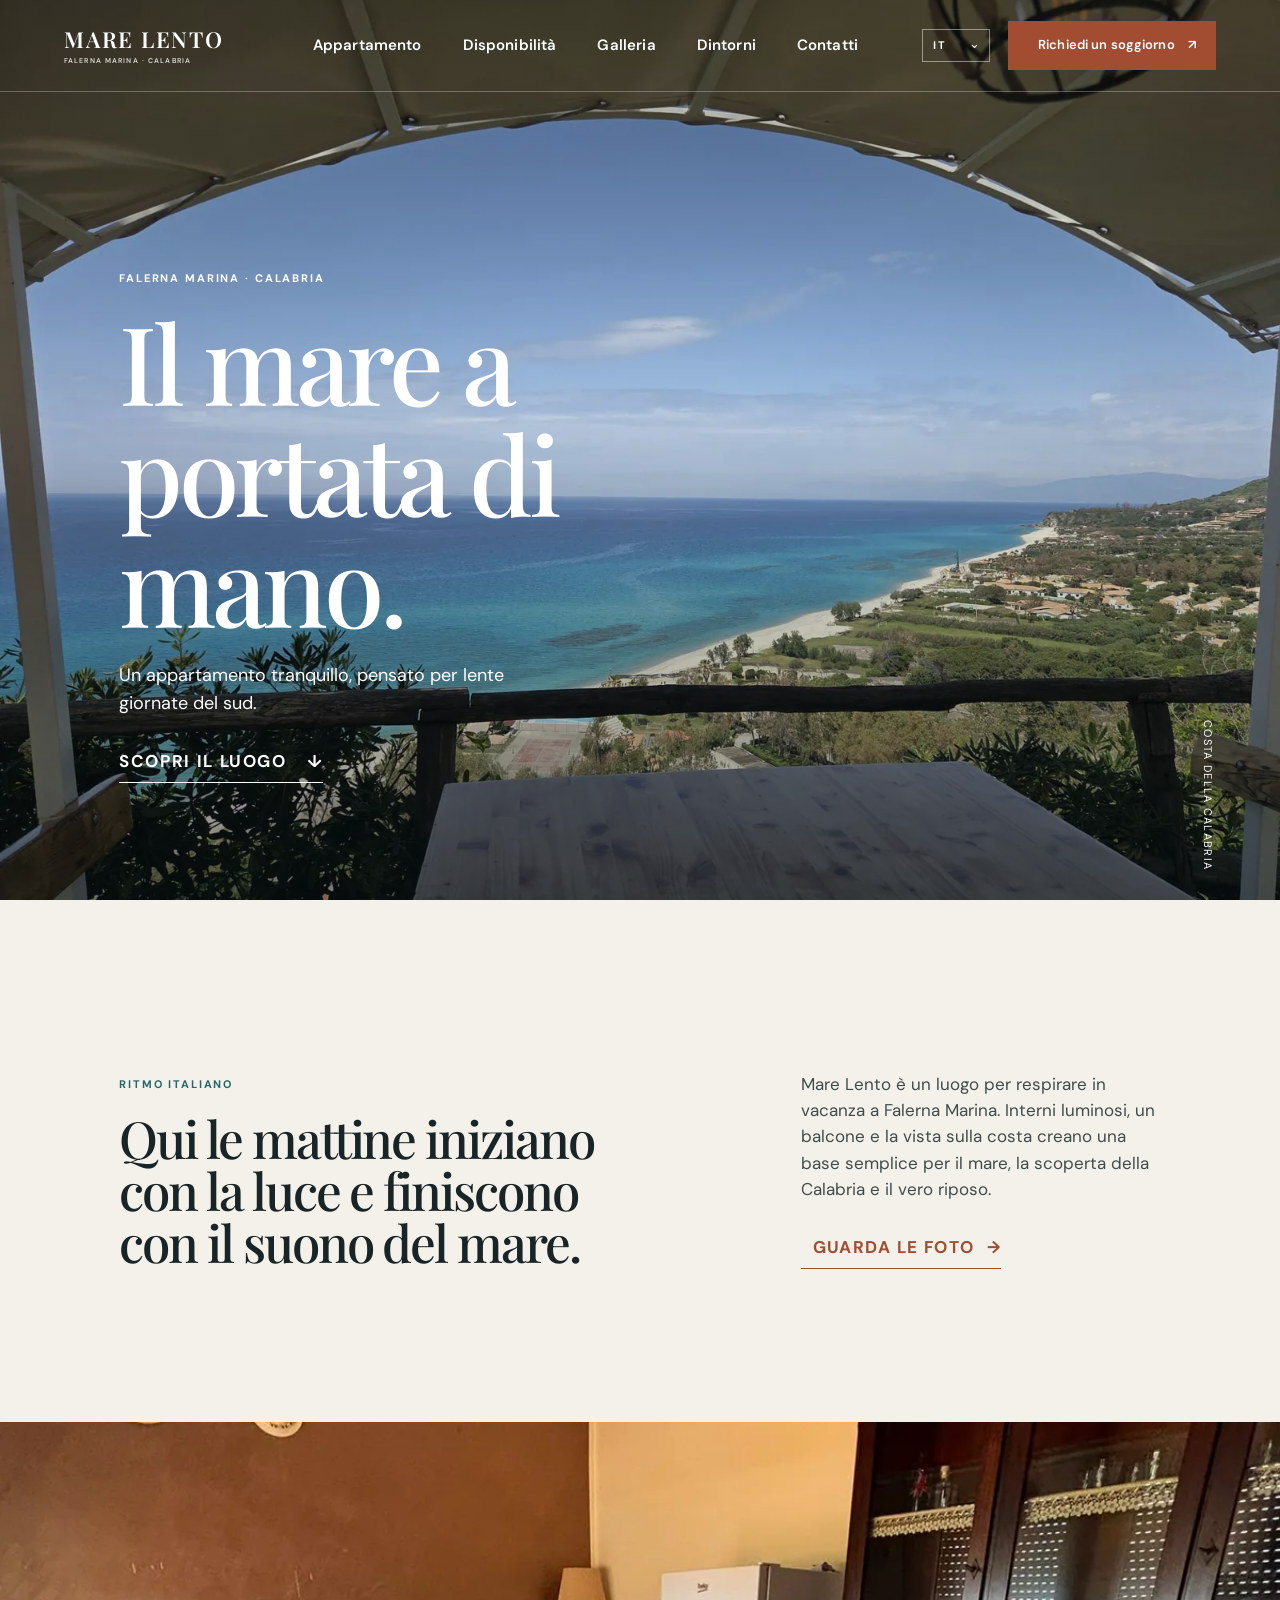
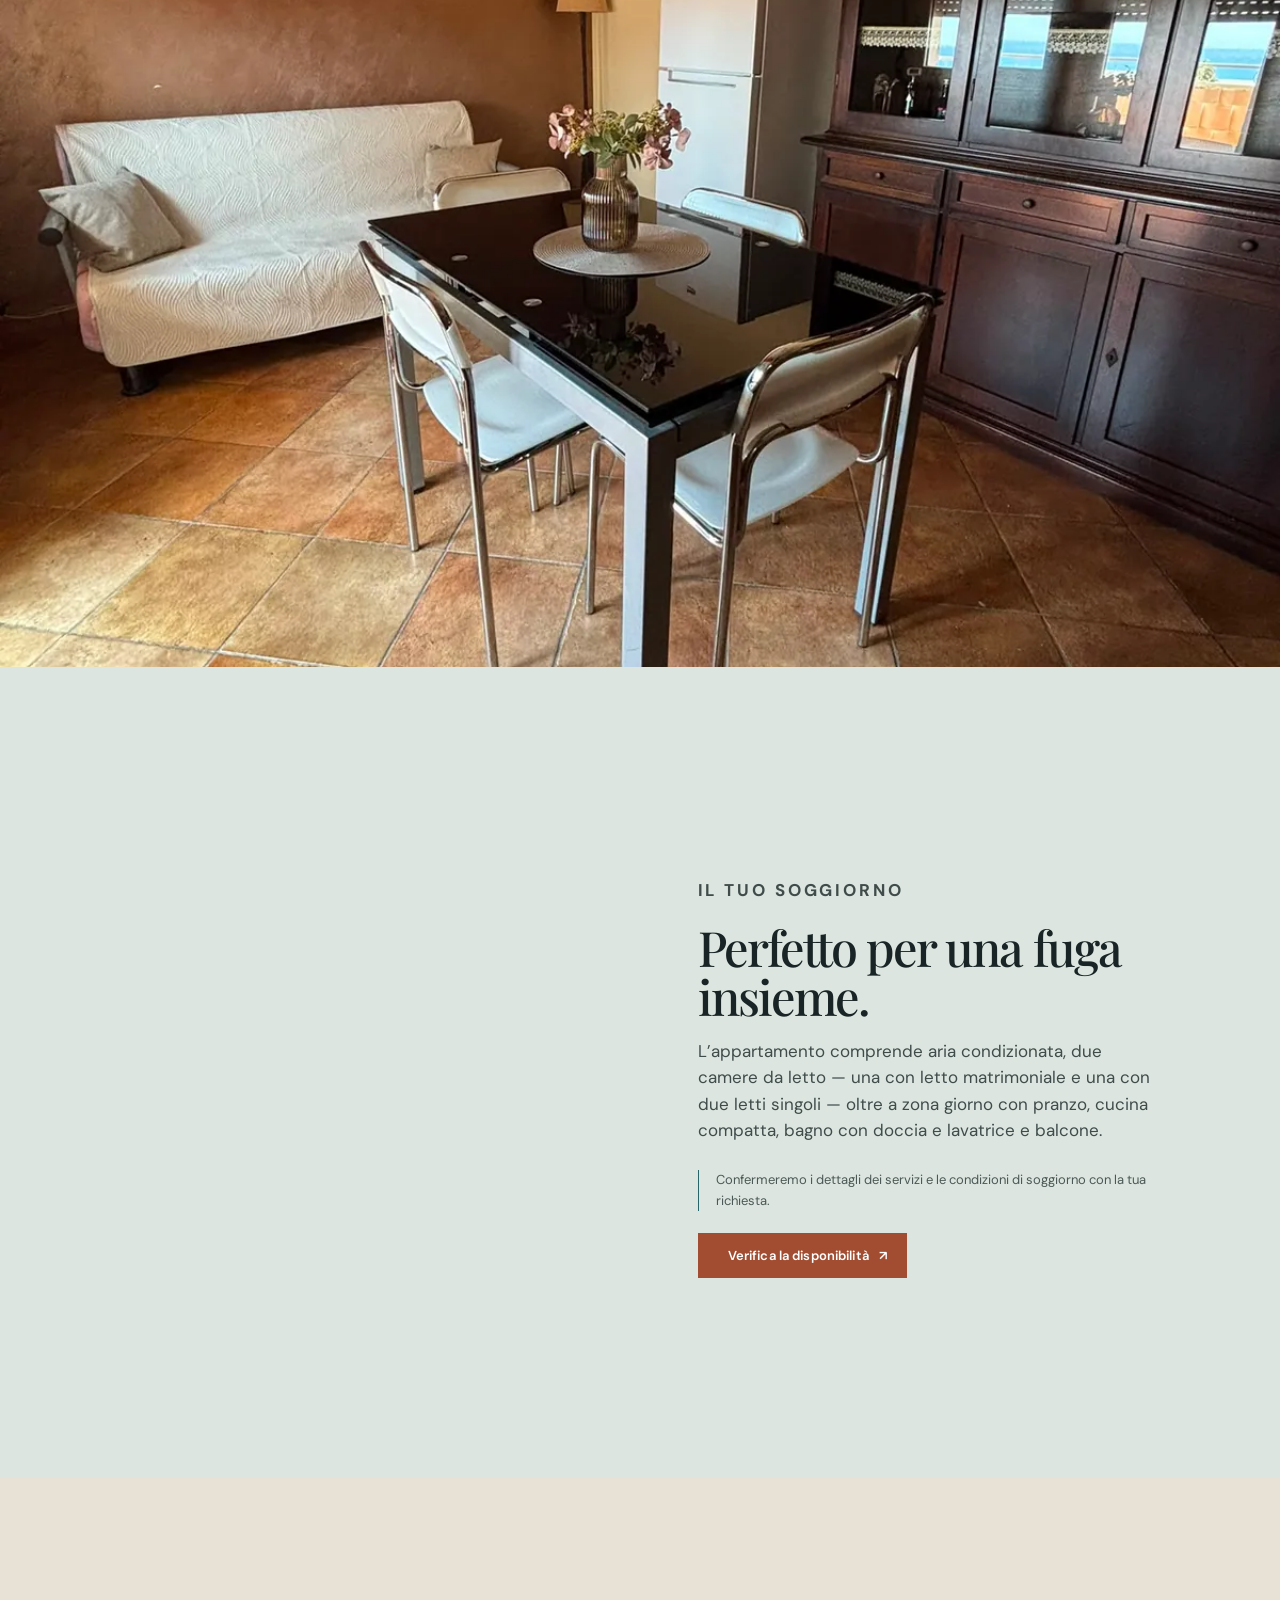
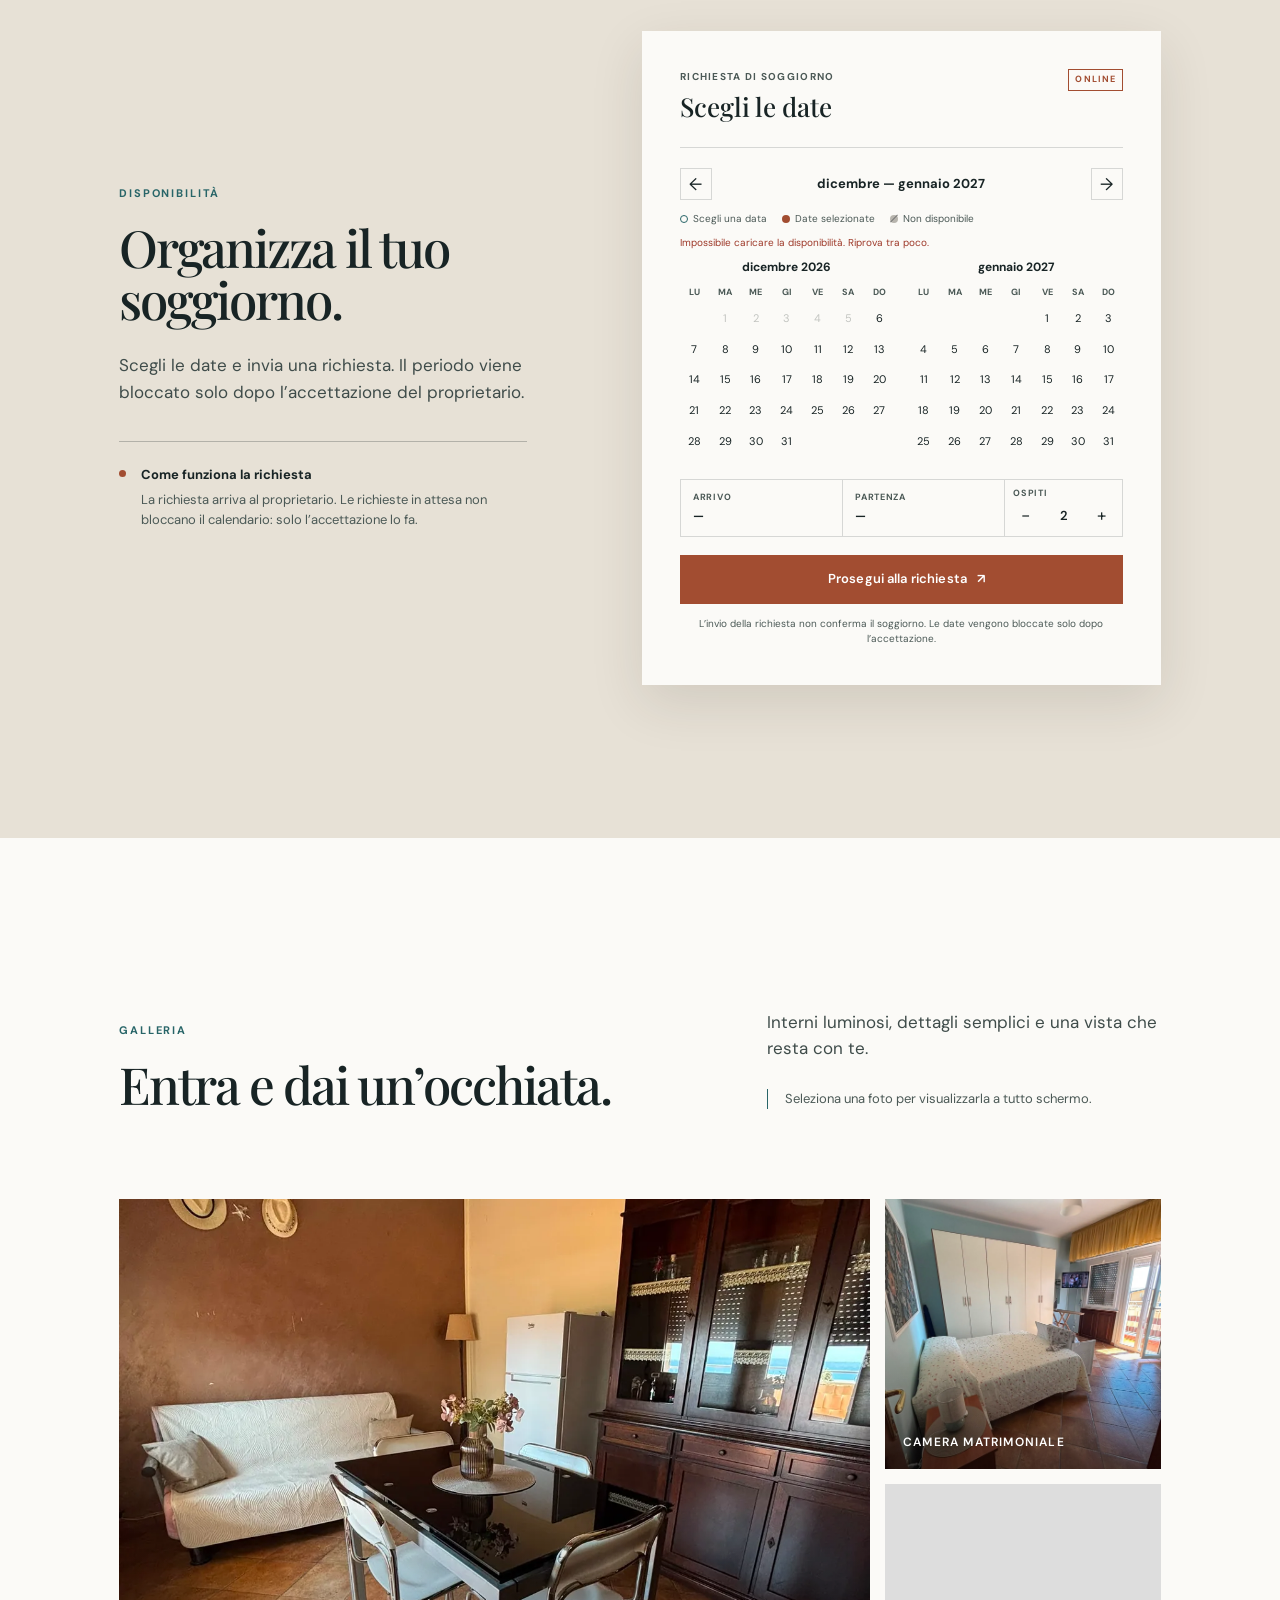
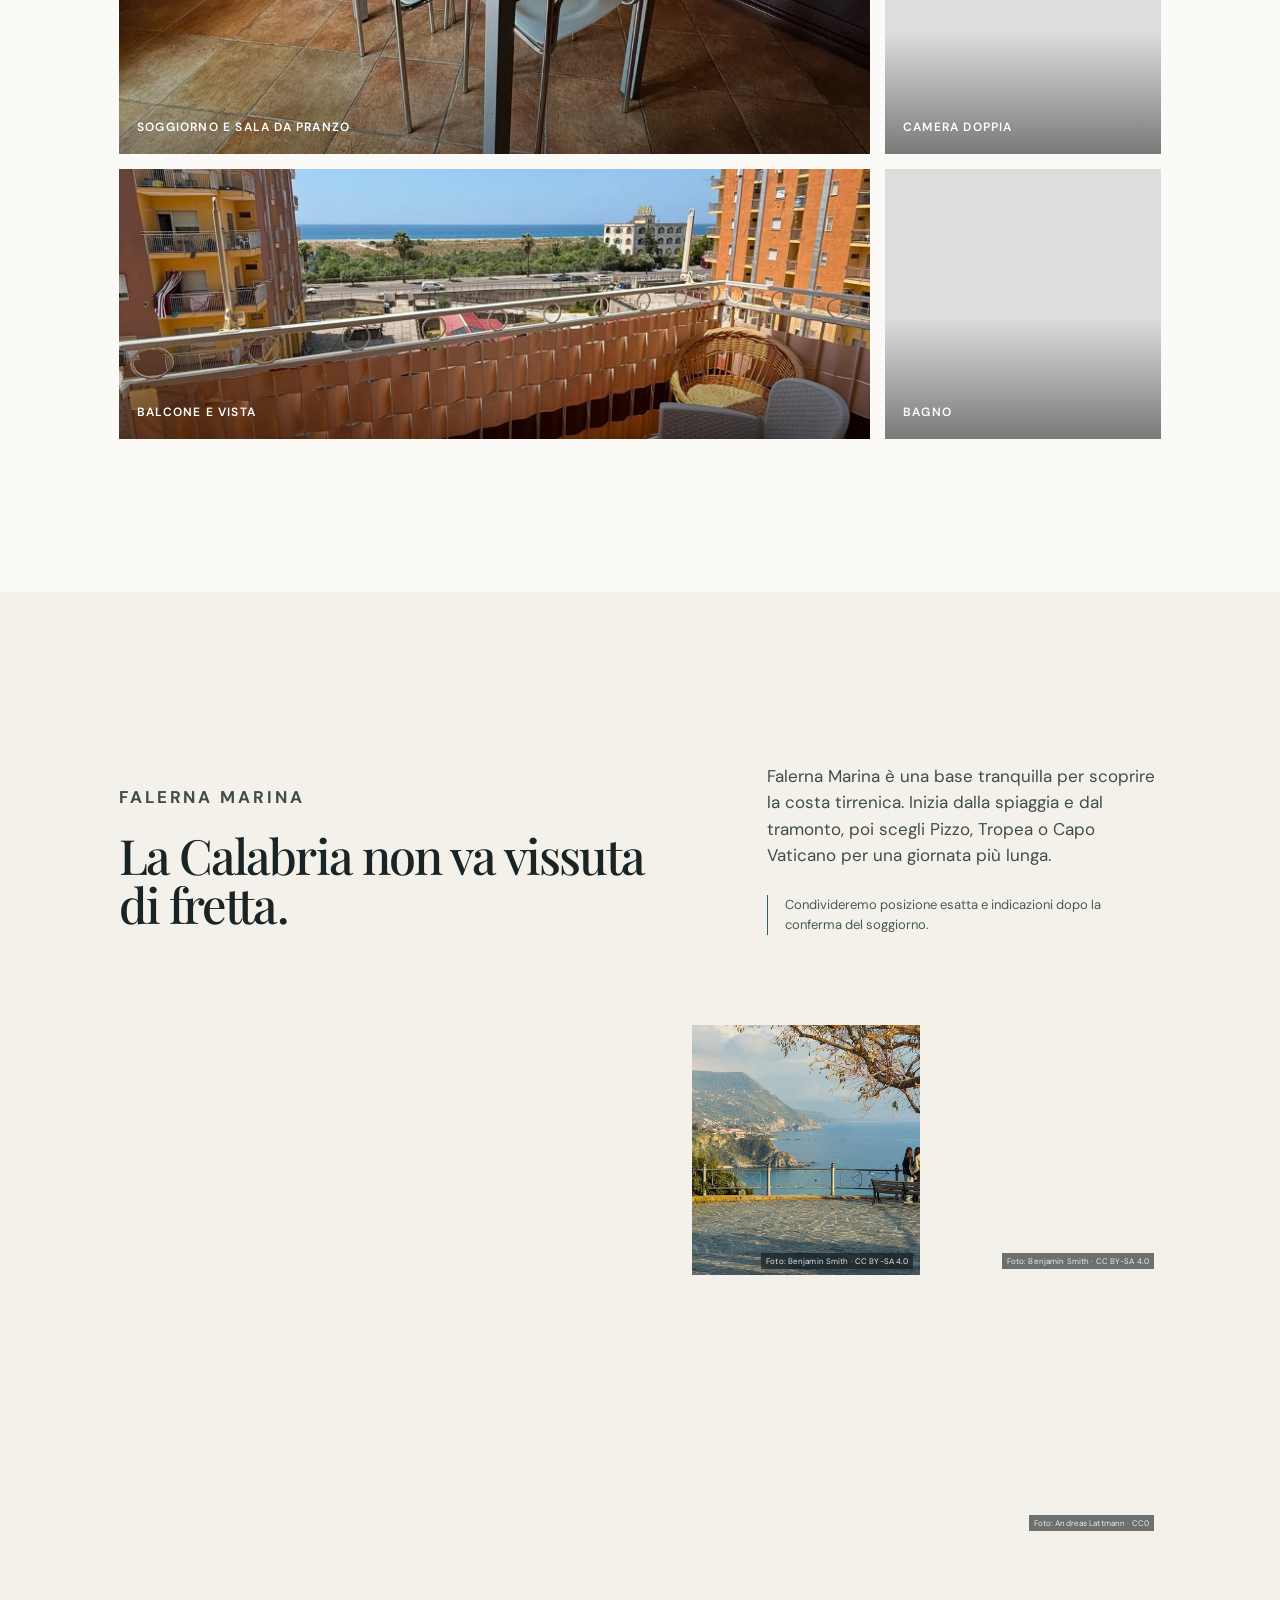
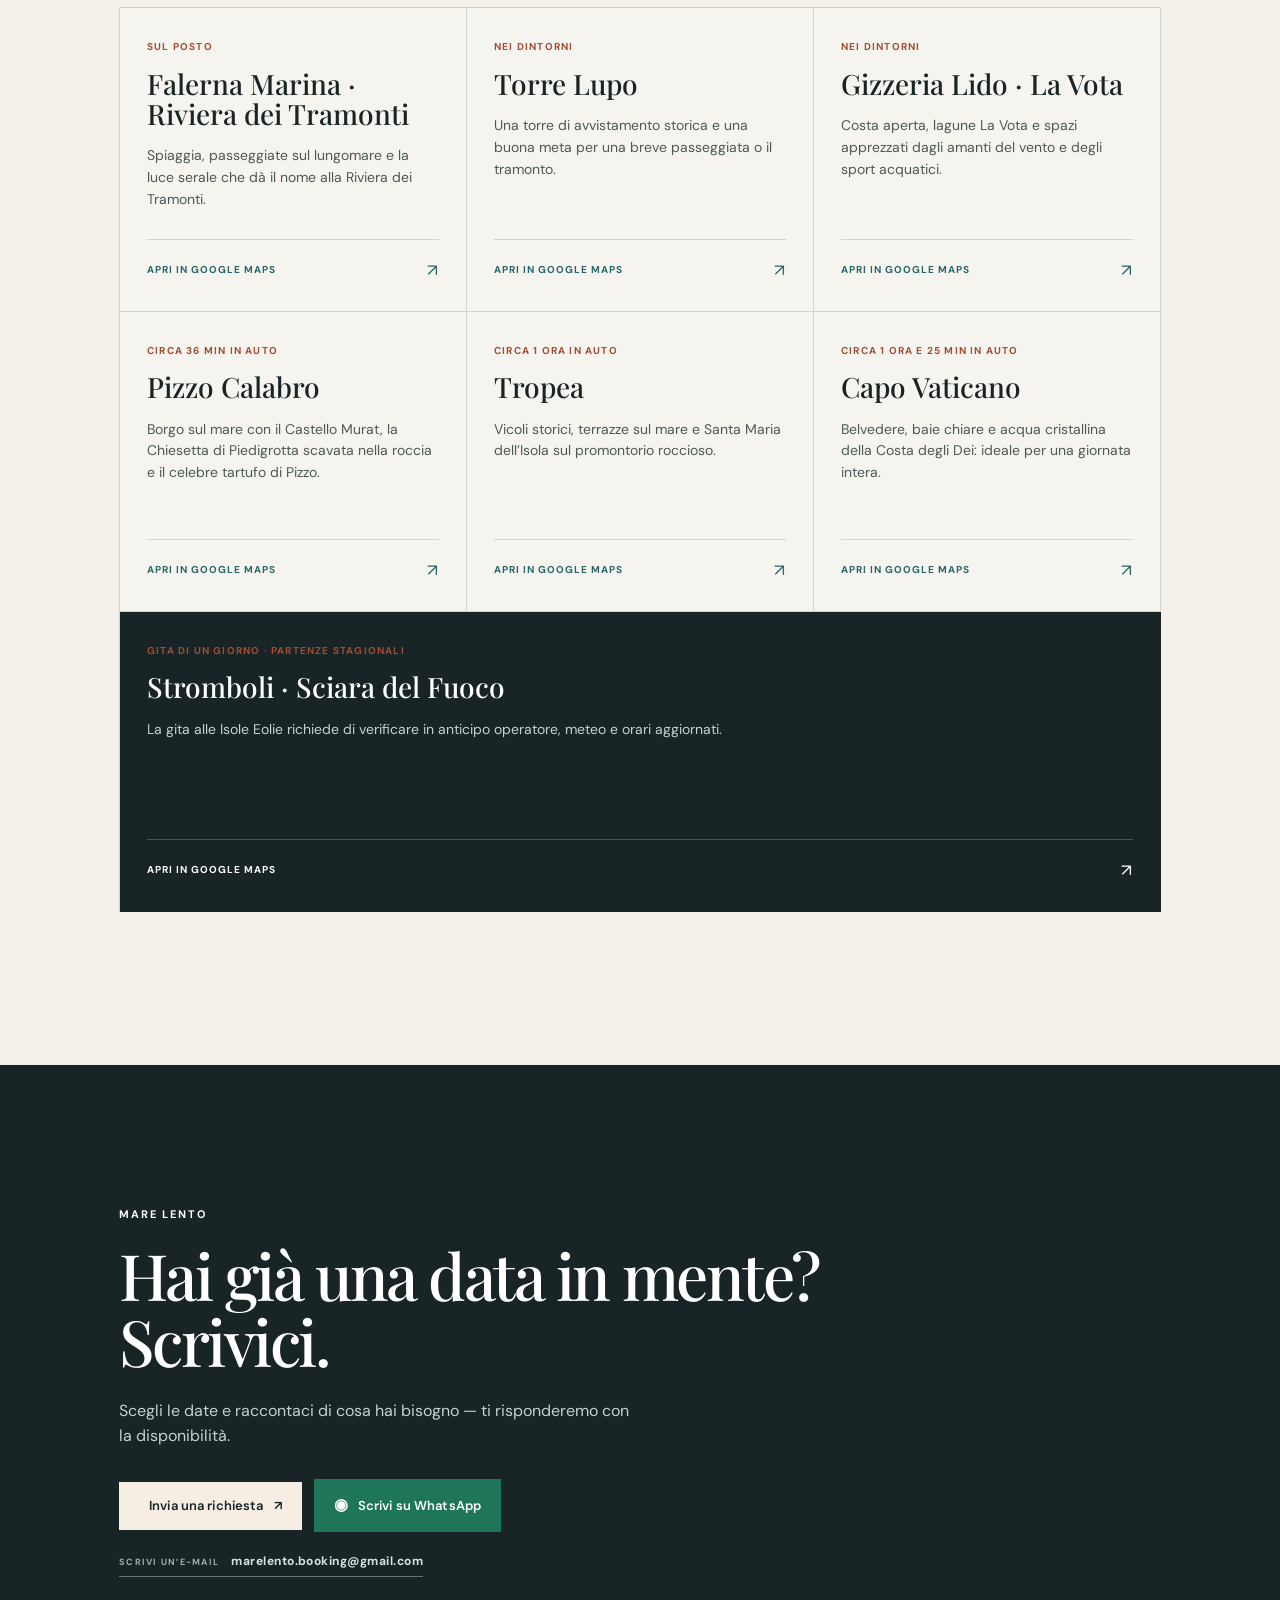
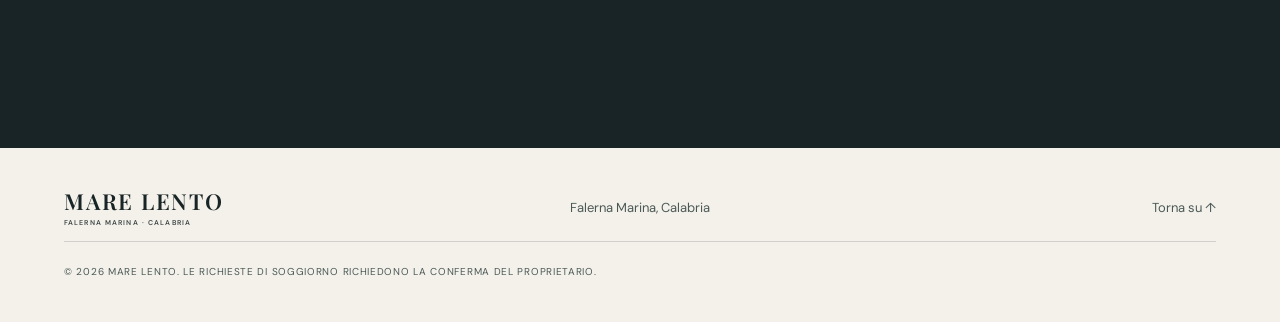
==== commit 514750fc: "Fix footer logo spacing and publish Gmail contact" ====
--- a/index.html
+++ b/index.html
@@ -62,7 +62,7 @@
     <link rel="preconnect" href="https://fonts.googleapis.com">
     <link rel="preconnect" href="https://fonts.gstatic.com" crossorigin="">
     <link href="https://fonts.googleapis.com/css2?family=DM+Sans:wght@400;500;600;700&amp;family=Playfair+Display:ital,wght@0,500;0,600;0,700;1,500&amp;display=swap" rel="stylesheet">
-    <link rel="stylesheet" href="styles.css?v=20260823-mare-lento">
+    <link rel="stylesheet" href="styles.css?v=20260823-footer-email">
   </head>
   <body>
     <a class="skip-link" href="#content" data-i18n="skip">Vai al contenuto</a>
@@ -343,7 +343,7 @@
       <button class="modal-close" type="button" aria-label="Chiudi la foto" data-i18n-aria-label="aria.closeImage" data-close-lightbox="">
         ×</button><img alt="">
     </dialog>
-    <script src="config.js"></script>
-    <script src="booking-rules.js"></script>
-    <script src="script.js?v=20260823-mare-lento"></script>
+    <script src="config.js?v=20260823-footer-email"></script>
+    <script src="booking-rules.js?v=20260823-footer-email"></script>
+    <script src="script.js?v=20260823-footer-email"></script>
 </body></html>
--- a/styles.css
+++ b/styles.css
@@ -20,10 +20,10 @@
 .place { display:grid; grid-template-columns:1fr .95fr; align-items:center; gap:10vw; overflow:hidden; }.place-copy { max-width:560px; }.place-art { height:min(45vw,570px); background:#cf8157; position:relative; overflow:hidden; color:#fff2dd; }.place-art .sun { width:38%; aspect-ratio:1; border-radius:50%; background:#f6d591; position:absolute; right:17%; top:14%; }.horizon { position:absolute; height:3px; background:#fff2dd; opacity:.9; left:0; right:0; top:57%; }.sea { position:absolute; height:43%; background:#2a686d; bottom:0; width:100%; clip-path:polygon(0 12%,21% 18%,45% 7%,68% 17%,100% 6%,100% 100%,0 100%); }.place-art p { position:absolute; z-index:2; bottom:25px; left:30px; margin:0; font-size:clamp(25px,3.5vw,51px); line-height:.9; letter-spacing:.08em; }.place-art em { font-family:"Playfair Display",serif; font-size:.56em; font-weight:500; letter-spacing:0; }
 .contact { background:var(--ink); color:#fff; padding:clamp(90px,11vw,160px) clamp(24px,9.3vw,142px); }.contact-inner { max-width:900px; }.contact h2 { font-size:clamp(49px,6vw,88px); }.contact p:not(.eyebrow) { color:#c6d2cf; max-width:440px; margin:26px 0 31px; }.button-light { background:#f6eee2; color:var(--ink); border-color:#f6eee2; }.button-light:hover { background:#dce5df; }
 .contact-email { display:inline-flex; align-items:baseline; gap:12px; margin-top:20px; color:#d9e2df; border-bottom:1px solid rgba(217,226,223,.42); padding-bottom:5px; font-size:12px; letter-spacing:.04em; }.contact-email span { color:#9eb0ac; text-transform:uppercase; font-size:9px; font-weight:700; letter-spacing:.14em; }.contact-email:hover { color:#fff; border-color:#fff; }.contact-email[aria-disabled="true"] { display:none; }
-.footer { padding:42px clamp(24px,5vw,76px); display:grid; grid-template-columns:1fr 1fr 1fr; align-items:center; gap:15px; color:var(--muted); font-size:13px; }.footer-brand { color:var(--ink); justify-self:start; }.footer p { margin:0; text-align:center; }.footer>a:not(.brand) { justify-self:end; }.footer small { grid-column:1/-1; padding-top:22px; border-top:1px solid var(--line); font-size:10px; letter-spacing:.07em; text-transform:uppercase; }
+.footer { padding:42px clamp(24px,5vw,76px); display:grid; grid-template-columns:1fr 1fr 1fr; align-items:center; gap:15px; color:var(--muted); font-size:13px; }.footer-brand { color:var(--ink); justify-self:start; }.footer p { margin:0; text-align:center; }.footer>a:not(.brand) { justify-self:end; }.footer>small { grid-column:1/-1; padding-top:22px; border-top:1px solid var(--line); font-size:10px; letter-spacing:.07em; text-transform:uppercase; }
 .modal,.lightbox { border:0; padding:clamp(30px,4vw,54px); background:#fbfaf7; color:var(--ink); box-shadow:0 30px 80px rgba(0,0,0,.28); width:min(94vw,590px); }.modal::backdrop,.lightbox::backdrop { background:rgba(14,24,25,.75); backdrop-filter:blur(3px); }.modal h2 { font-size:clamp(34px,4vw,48px); margin-bottom:27px; }.modal-close { border:0; background:transparent; position:absolute; right:18px; top:12px; font-size:32px; color:var(--ink); line-height:1; }.modal form { display:grid; gap:16px; }.modal label { display:grid; gap:7px; font-size:12px; font-weight:700; letter-spacing:.08em; text-transform:uppercase; }.modal input,.modal textarea { background:transparent; border:0; border-bottom:1px solid var(--line); padding:8px 0 9px; outline-color:var(--ocean); color:var(--ink); resize:vertical; }.form-row { display:grid; grid-template-columns:1fr 1fr; gap:15px; }.form-status { min-height:1.4em; color:var(--ocean); margin:0; font-size:13px; }.form-note { color:var(--muted); font-size:11px; margin:20px 0 0; }.lightbox { width:0; height:0; max-width:calc(100vw - 32px); max-height:calc(100vh - 32px); padding:0; overflow:visible; background:#111; }.lightbox img { display:block; width:100%; height:100%; object-fit:contain; }.lightbox .modal-close { color:#fff; z-index:1; text-shadow:0 1px 8px #000; }
 .reveal { animation:fade-up .7s both; animation-timeline:view(); animation-range:entry 10% cover 28%; } @keyframes fade-up { from { opacity:0; transform:translateY(18px); } to { opacity:1; transform:none; } }
-@media (max-width:760px) { .site-header { height:78px; padding:16px 22px; }.brand { min-width:142px; }.brand span { font-size:18px; }.brand small { font-size:6px; letter-spacing:.12em; margin-top:5px; }.desktop-nav,.header-cta { display:none; }.menu-toggle { display:block; }.site-header.open { background:var(--ink); }.site-header.open .desktop-nav { display:flex; position:absolute; top:78px; left:0; right:0; background:var(--ink); padding:10px 22px 24px; flex-direction:column; gap:16px; }.hero { min-height:660px; }.hero-content { left:24px; bottom:74px; right:24px; }.hero h1 { font-size:59px; }.hero-intro { font-size:16px; }.hero-caption { display:none; }.section { padding:84px 24px; }.intro,.stay,.place { grid-template-columns:1fr; gap:35px; }.intro-text { max-width:none; }.image-break { height:94vw; }.stay { padding:0 24px 70px; }.stay-image { margin:0 -24px; height:112vw; }.stay-copy { padding:0; }.section-heading { grid-template-columns:1fr; align-items:stretch; gap:24px; margin-bottom:38px; }.gallery-grid { grid-template-columns:1fr 1fr; grid-auto-rows:220px; gap:8px; }.gallery-card.large { grid-row:span 1; grid-column:span 2; }.gallery-card.wide { grid-column:span 2; }.place-art { height:88vw; }.footer { grid-template-columns:1fr auto; }.footer p { display:none; }.footer>a:not(.brand) { grid-column:2; }.footer small { grid-column:1/-1; }.reveal { animation:none; } }
+@media (max-width:760px) { .site-header { height:78px; padding:16px 22px; }.brand { min-width:142px; }.brand span { font-size:18px; }.brand small { font-size:6px; letter-spacing:.12em; margin-top:5px; }.desktop-nav,.header-cta { display:none; }.menu-toggle { display:block; }.site-header.open { background:var(--ink); }.site-header.open .desktop-nav { display:flex; position:absolute; top:78px; left:0; right:0; background:var(--ink); padding:10px 22px 24px; flex-direction:column; gap:16px; }.hero { min-height:660px; }.hero-content { left:24px; bottom:74px; right:24px; }.hero h1 { font-size:59px; }.hero-intro { font-size:16px; }.hero-caption { display:none; }.section { padding:84px 24px; }.intro,.stay,.place { grid-template-columns:1fr; gap:35px; }.intro-text { max-width:none; }.image-break { height:94vw; }.stay { padding:0 24px 70px; }.stay-image { margin:0 -24px; height:112vw; }.stay-copy { padding:0; }.section-heading { grid-template-columns:1fr; align-items:stretch; gap:24px; margin-bottom:38px; }.gallery-grid { grid-template-columns:1fr 1fr; grid-auto-rows:220px; gap:8px; }.gallery-card.large { grid-row:span 1; grid-column:span 2; }.gallery-card.wide { grid-column:span 2; }.place-art { height:88vw; }.footer { grid-template-columns:1fr auto; }.footer p { display:none; }.footer>a:not(.brand) { grid-column:2; }.footer>small { grid-column:1/-1; }.reveal { animation:none; } }
 
 /* Booking and owner workflows extend the existing visual system. */
 .skip-link { position:fixed; z-index:20; left:14px; top:-60px; padding:9px 12px; color:#fff; background:var(--ink); font-size:13px; transition:top .2s; }.skip-link:focus { top:14px; }
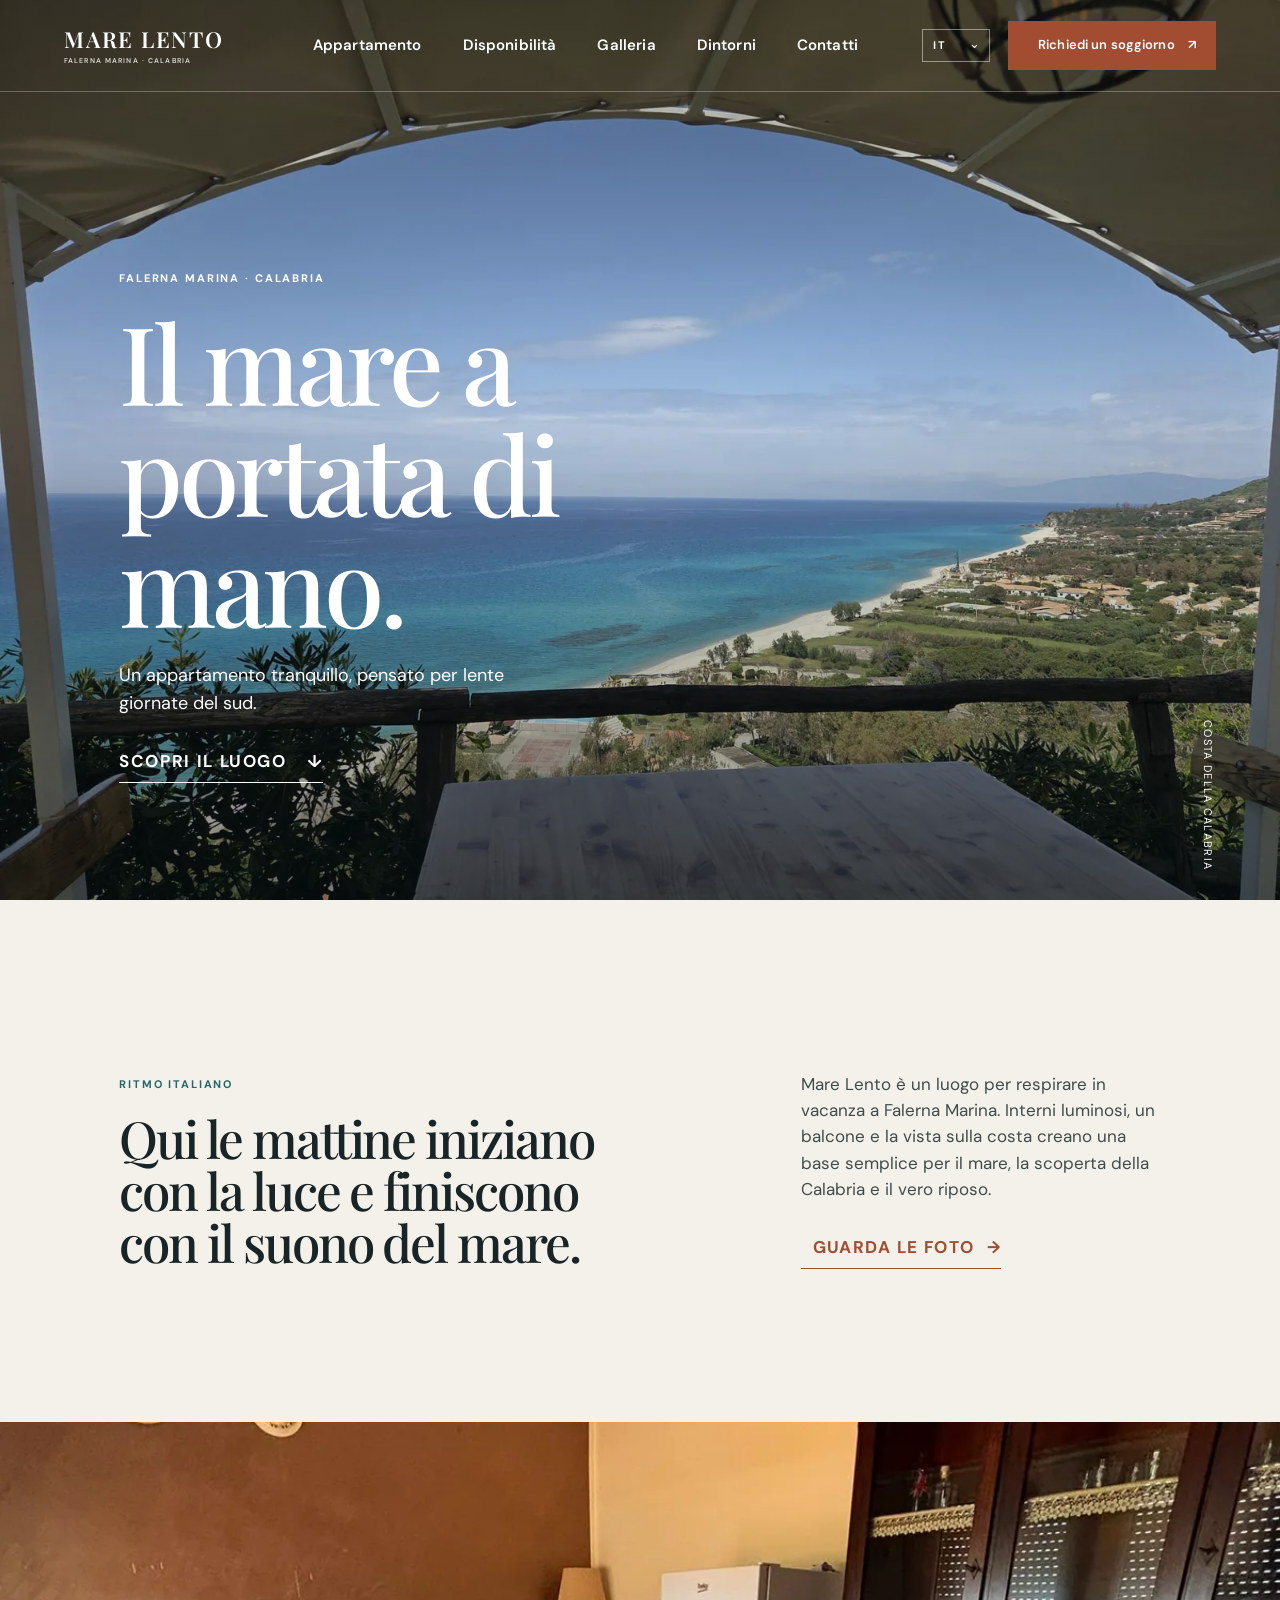
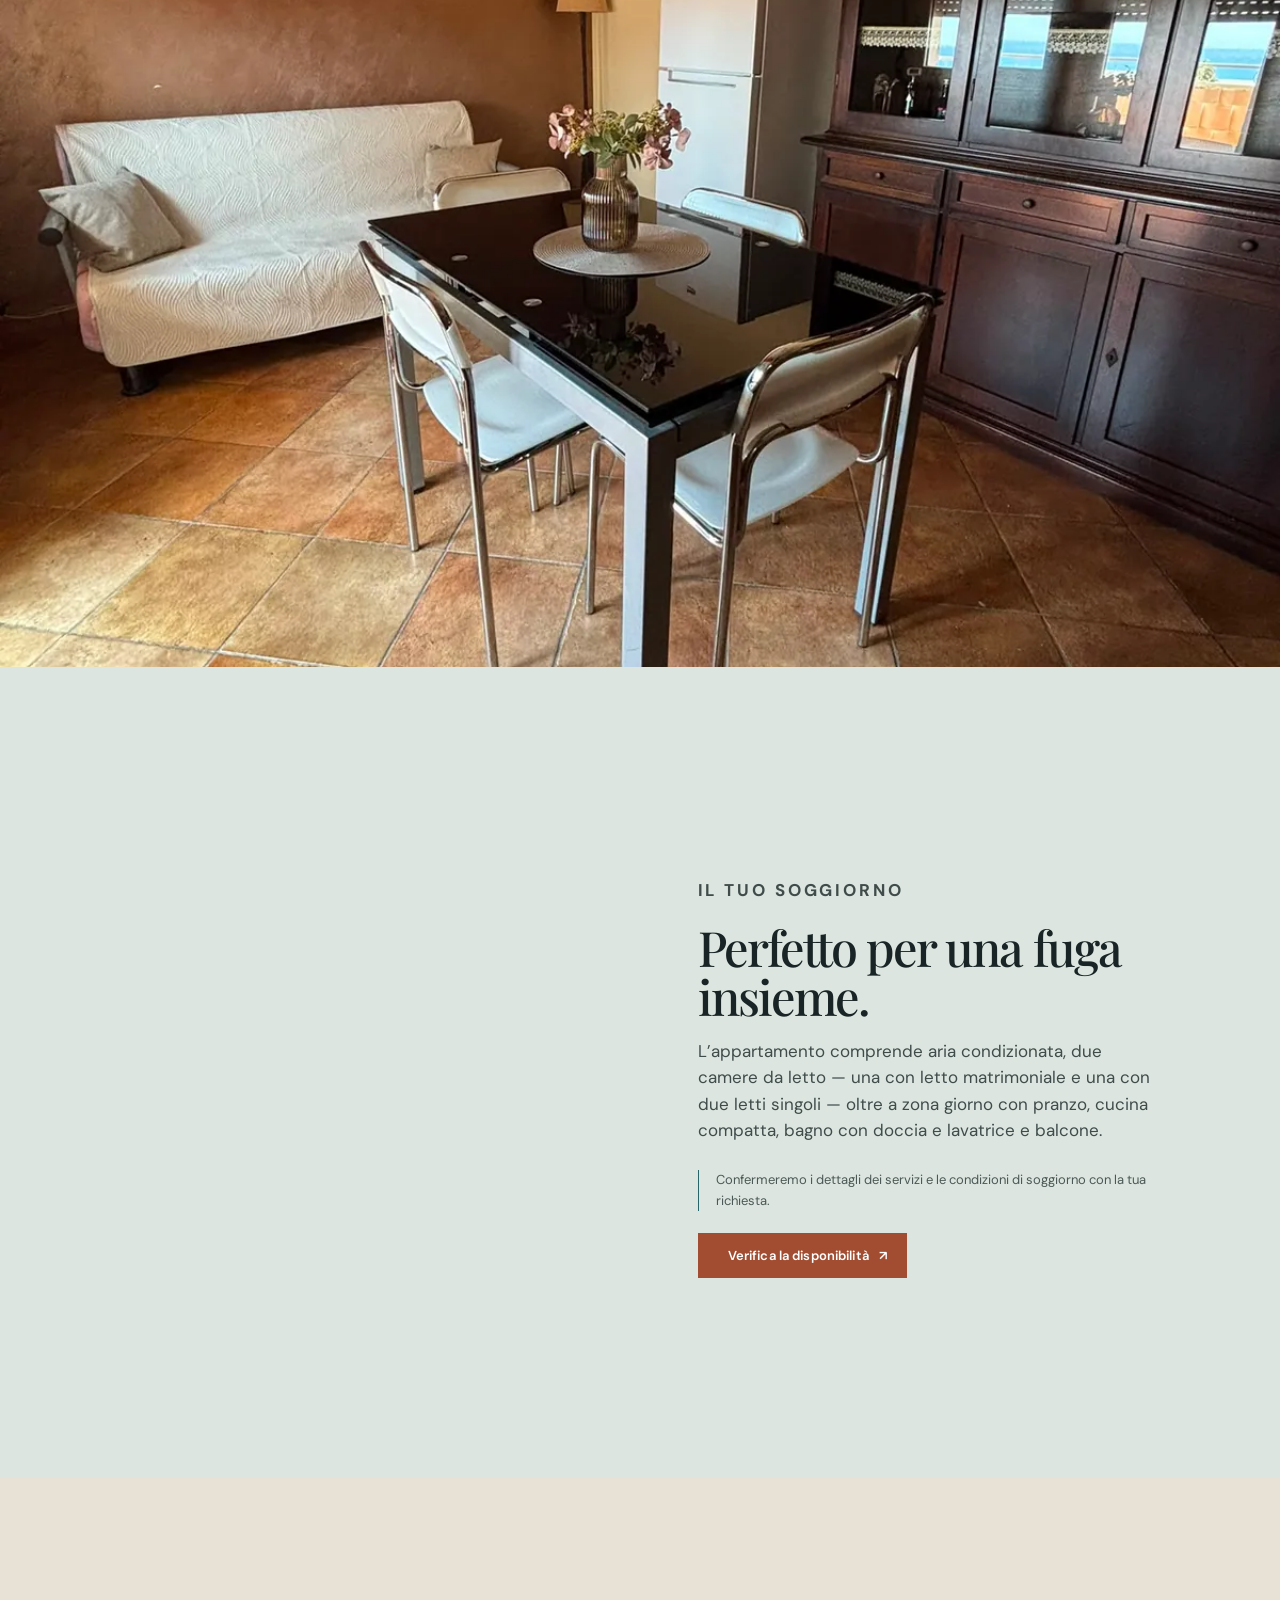
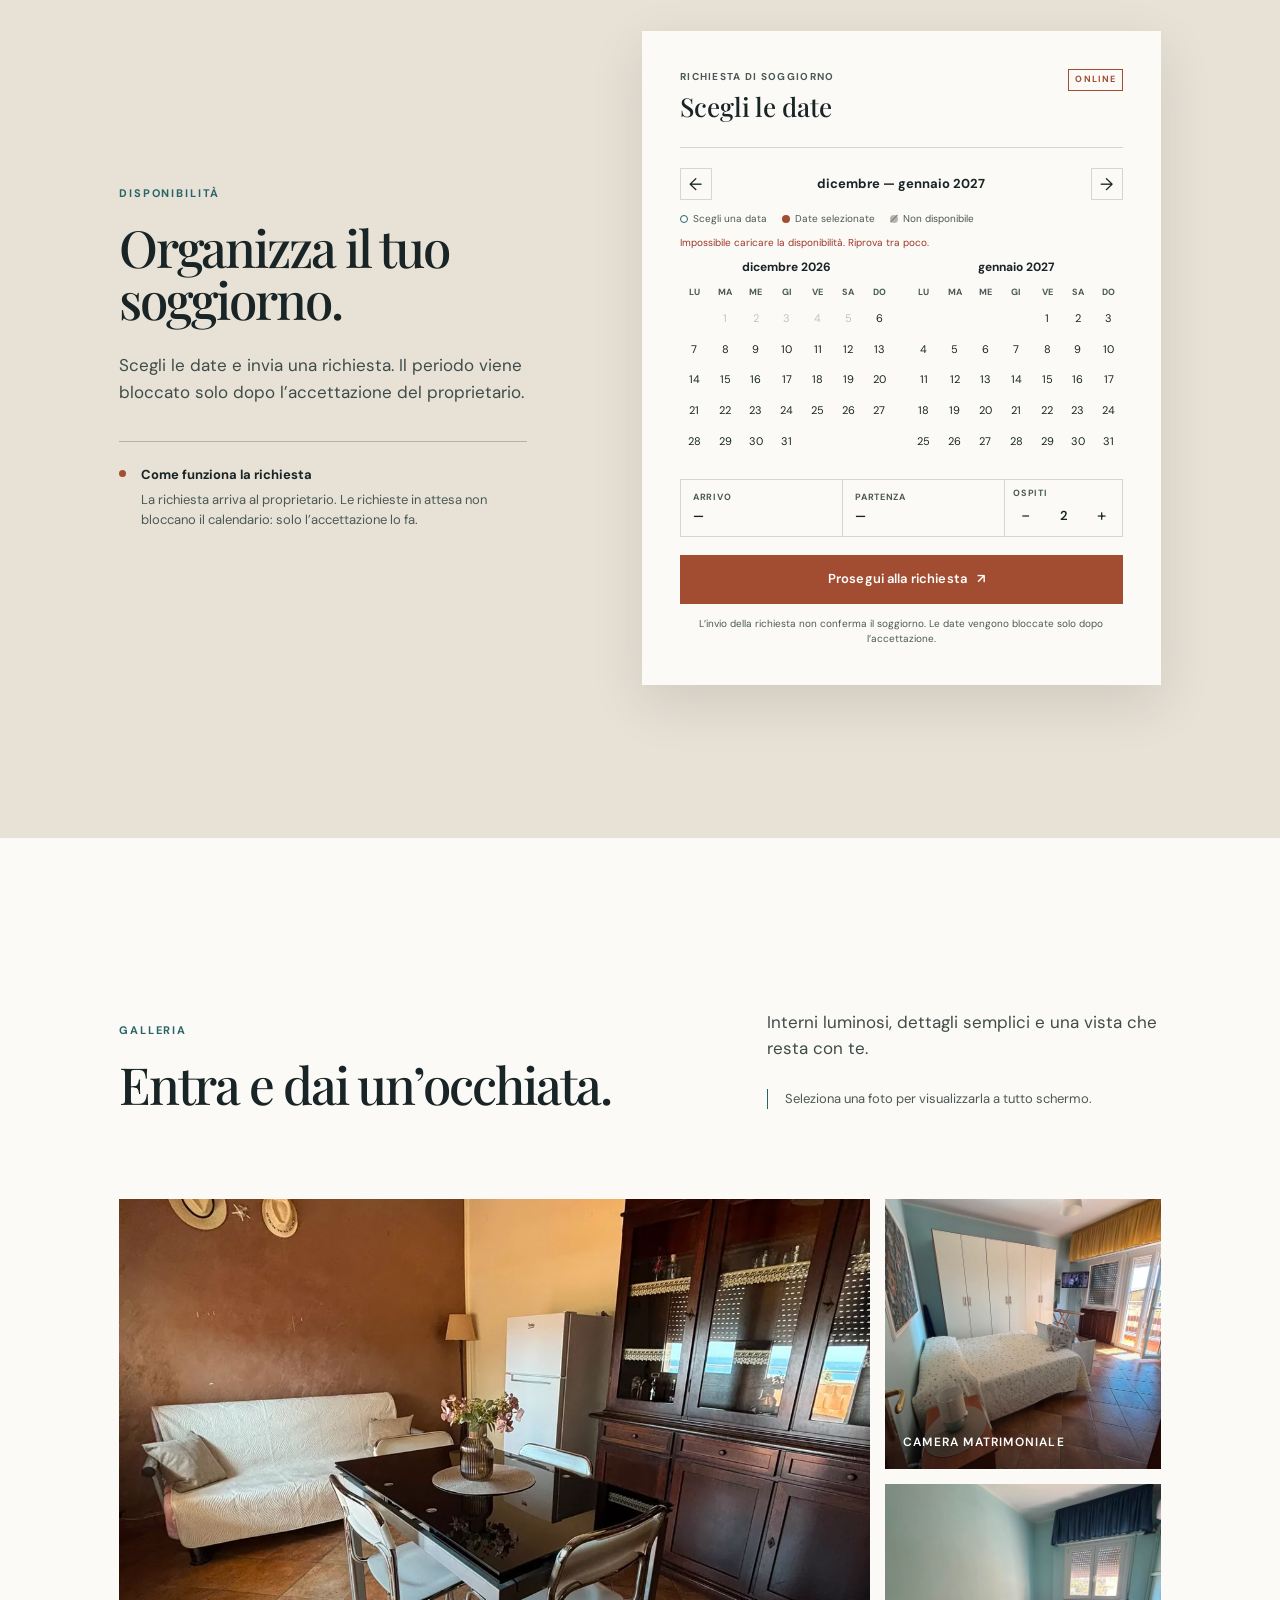
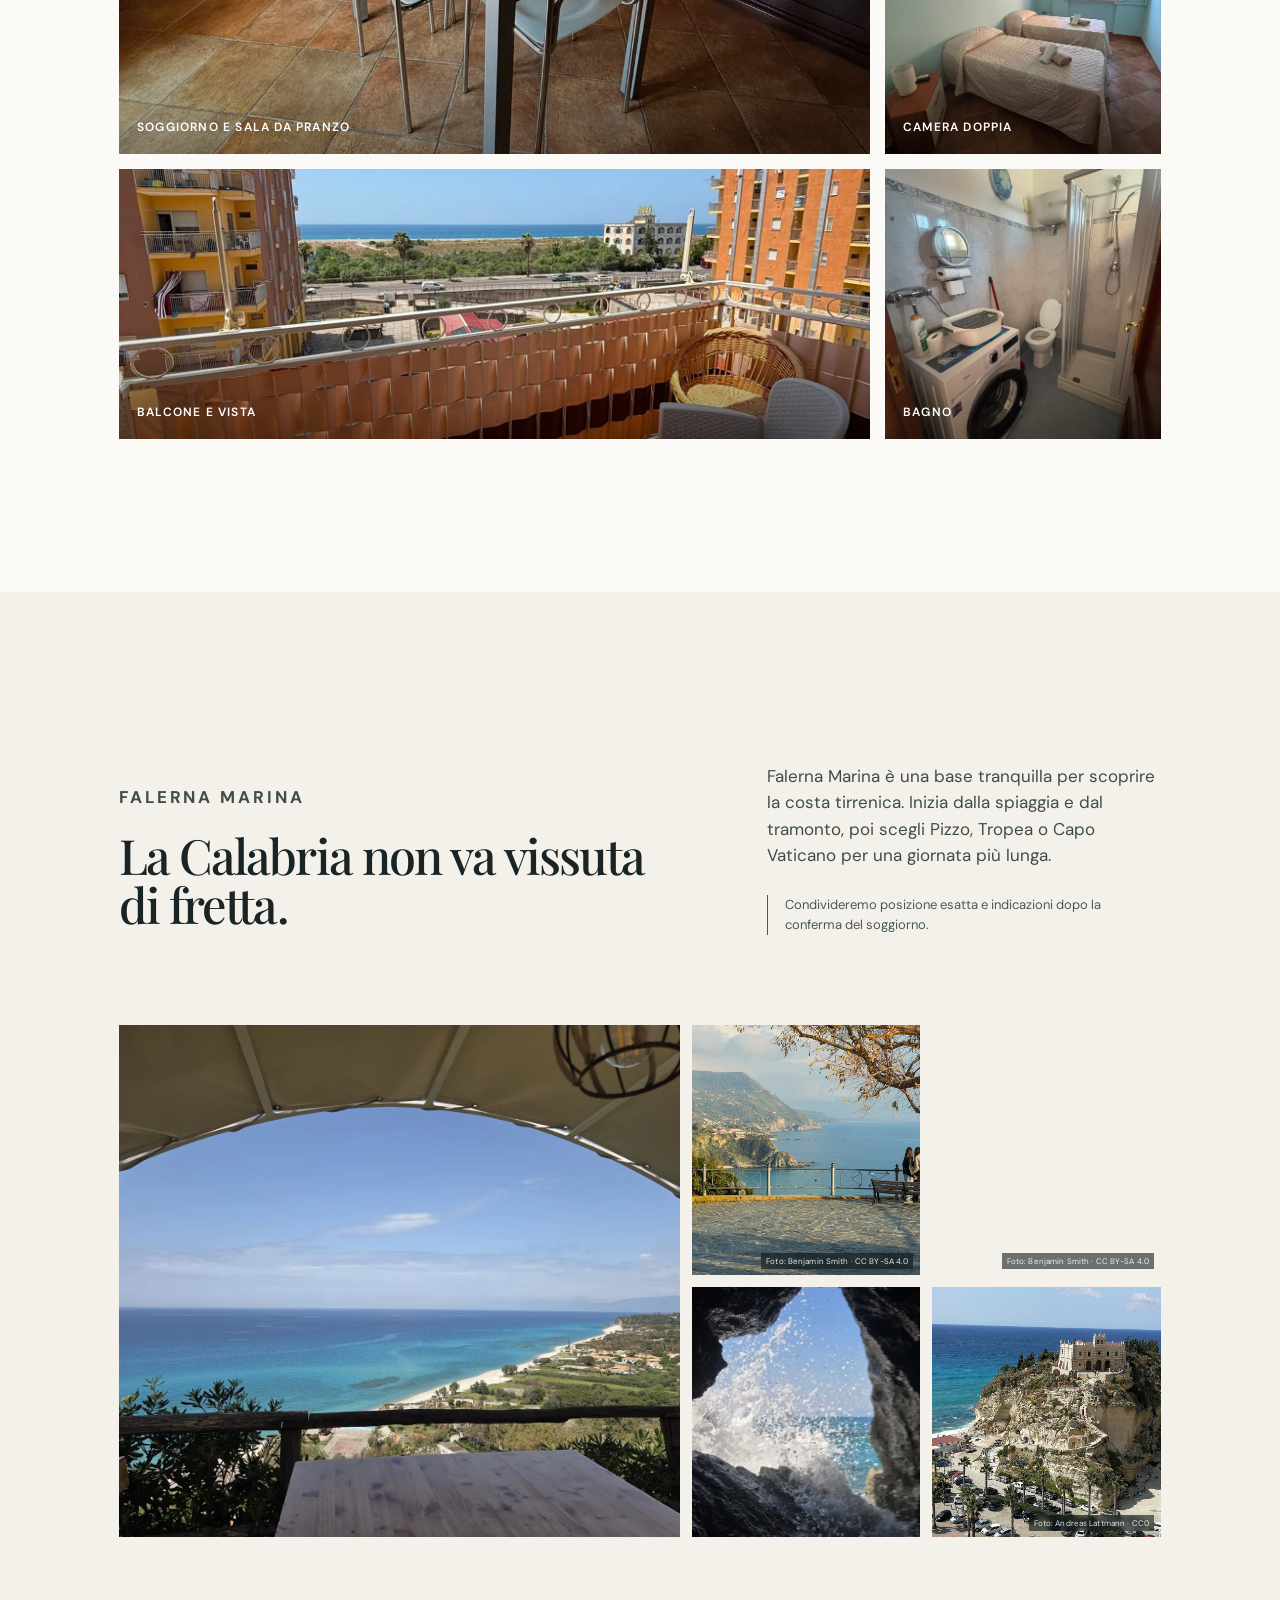
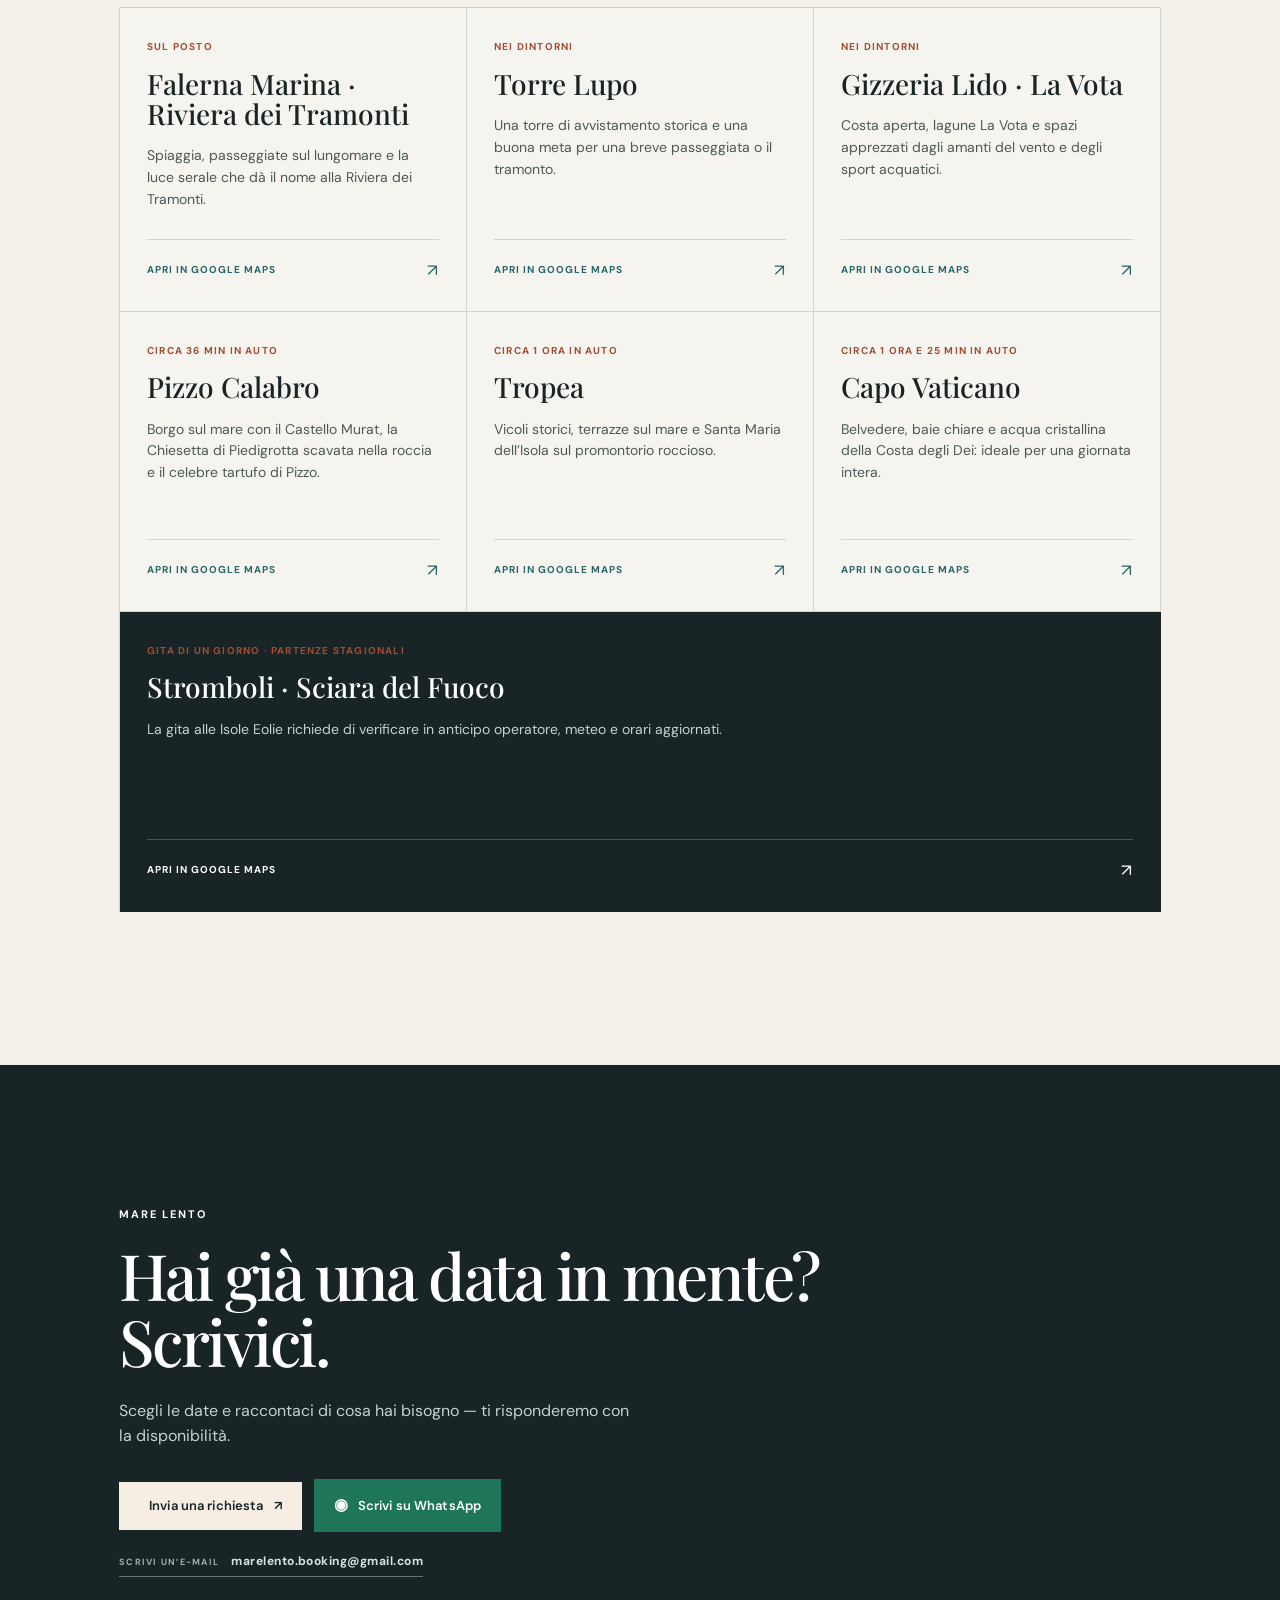
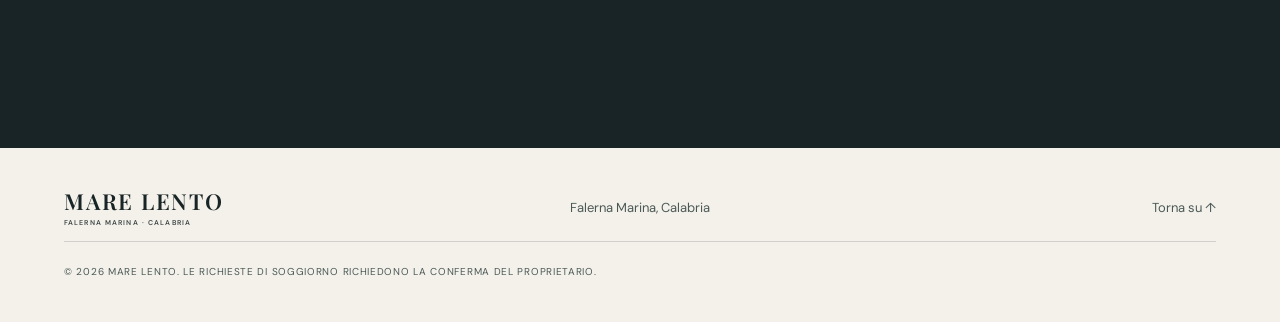
==== commit 8bd3d845: "Publish phone-enabled enquiry flow" ====
--- a/index.html
+++ b/index.html
@@ -62,7 +62,7 @@
     <link rel="preconnect" href="https://fonts.googleapis.com">
     <link rel="preconnect" href="https://fonts.gstatic.com" crossorigin="">
     <link href="https://fonts.googleapis.com/css2?family=DM+Sans:wght@400;500;600;700&amp;family=Playfair+Display:ital,wght@0,500;0,600;0,700;1,500&amp;display=swap" rel="stylesheet">
-    <link rel="stylesheet" href="styles.css?v=20260823-footer-email">
+    <link rel="stylesheet" href="styles.css?v=20260823-phone-flow">
   </head>
   <body>
     <a class="skip-link" href="#content" data-i18n="skip">Vai al contenuto</a>
@@ -322,6 +322,17 @@
       <form id="inquiry-form">
         <input class="honeypot" type="text" name="company" tabindex="-1" autocomplete="off" aria-hidden="true">
         <label><span data-i18n="form.name">Nome e cognome</span><input required="" type="text" name="name" autocomplete="name" placeholder="Il tuo nome" data-i18n-placeholder="form.namePlaceholder"></label><label><span data-i18n="form.email">E-mail</span><input required="" type="email" name="email" autocomplete="email" placeholder="adres@email.com"></label>
+        <div class="form-row form-contact-row">
+          <label><span data-i18n="form.phone">Telefono</span><input required="" type="tel" name="phone" autocomplete="tel" inputmode="tel" minlength="7" maxlength="30" placeholder="+39 333 123 4567" data-i18n-placeholder="form.phonePlaceholder"></label>
+          <div class="modal-guest-field">
+            <span data-i18n="form.guests">Numero di ospiti</span>
+            <div class="guest-stepper modal-guest-stepper">
+              <button type="button" data-modal-guest-decrease="" aria-label="Riduci il numero di ospiti" data-i18n-aria-label="booking.decreaseGuests">−</button>
+              <strong id="modal-guest-count-value" aria-live="polite">2</strong>
+              <button type="button" data-modal-guest-increase="" aria-label="Aumenta il numero di ospiti" data-i18n-aria-label="booking.increaseGuests">+</button>
+            </div>
+          </div>
+        </div>
         <div class="form-row">
           <label><span data-i18n="form.arrival">Dal</span><input required="" type="date" name="arrival"></label><label><span data-i18n="form.departure">Al</span><input required="" type="date" name="departure"></label>
         </div>
@@ -343,7 +354,7 @@
       <button class="modal-close" type="button" aria-label="Chiudi la foto" data-i18n-aria-label="aria.closeImage" data-close-lightbox="">
         ×</button><img alt="">
     </dialog>
-    <script src="config.js?v=20260823-footer-email"></script>
-    <script src="booking-rules.js?v=20260823-footer-email"></script>
-    <script src="script.js?v=20260823-footer-email"></script>
+    <script src="config.js?v=20260823-phone-flow"></script>
+    <script src="booking-rules.js?v=20260823-phone-flow"></script>
+    <script src="script.js?v=20260823-phone-flow"></script>
 </body></html>
--- a/styles.css
+++ b/styles.css
@@ -24,6 +24,13 @@
 .modal,.lightbox { border:0; padding:clamp(30px,4vw,54px); background:#fbfaf7; color:var(--ink); box-shadow:0 30px 80px rgba(0,0,0,.28); width:min(94vw,590px); }.modal::backdrop,.lightbox::backdrop { background:rgba(14,24,25,.75); backdrop-filter:blur(3px); }.modal h2 { font-size:clamp(34px,4vw,48px); margin-bottom:27px; }.modal-close { border:0; background:transparent; position:absolute; right:18px; top:12px; font-size:32px; color:var(--ink); line-height:1; }.modal form { display:grid; gap:16px; }.modal label { display:grid; gap:7px; font-size:12px; font-weight:700; letter-spacing:.08em; text-transform:uppercase; }.modal input,.modal textarea { background:transparent; border:0; border-bottom:1px solid var(--line); padding:8px 0 9px; outline-color:var(--ocean); color:var(--ink); resize:vertical; }.form-row { display:grid; grid-template-columns:1fr 1fr; gap:15px; }.form-status { min-height:1.4em; color:var(--ocean); margin:0; font-size:13px; }.form-note { color:var(--muted); font-size:11px; margin:20px 0 0; }.lightbox { width:0; height:0; max-width:calc(100vw - 32px); max-height:calc(100vh - 32px); padding:0; overflow:visible; background:#111; }.lightbox img { display:block; width:100%; height:100%; object-fit:contain; }.lightbox .modal-close { color:#fff; z-index:1; text-shadow:0 1px 8px #000; }
 .reveal { animation:fade-up .7s both; animation-timeline:view(); animation-range:entry 10% cover 28%; } @keyframes fade-up { from { opacity:0; transform:translateY(18px); } to { opacity:1; transform:none; } }
 @media (max-width:760px) { .site-header { height:78px; padding:16px 22px; }.brand { min-width:142px; }.brand span { font-size:18px; }.brand small { font-size:6px; letter-spacing:.12em; margin-top:5px; }.desktop-nav,.header-cta { display:none; }.menu-toggle { display:block; }.site-header.open { background:var(--ink); }.site-header.open .desktop-nav { display:flex; position:absolute; top:78px; left:0; right:0; background:var(--ink); padding:10px 22px 24px; flex-direction:column; gap:16px; }.hero { min-height:660px; }.hero-content { left:24px; bottom:74px; right:24px; }.hero h1 { font-size:59px; }.hero-intro { font-size:16px; }.hero-caption { display:none; }.section { padding:84px 24px; }.intro,.stay,.place { grid-template-columns:1fr; gap:35px; }.intro-text { max-width:none; }.image-break { height:94vw; }.stay { padding:0 24px 70px; }.stay-image { margin:0 -24px; height:112vw; }.stay-copy { padding:0; }.section-heading { grid-template-columns:1fr; align-items:stretch; gap:24px; margin-bottom:38px; }.gallery-grid { grid-template-columns:1fr 1fr; grid-auto-rows:220px; gap:8px; }.gallery-card.large { grid-row:span 1; grid-column:span 2; }.gallery-card.wide { grid-column:span 2; }.place-art { height:88vw; }.footer { grid-template-columns:1fr auto; }.footer p { display:none; }.footer>a:not(.brand) { grid-column:2; }.footer>small { grid-column:1/-1; }.reveal { animation:none; } }
+
+/* Enquiry contact details */
+.form-contact-row { align-items:end; }
+.modal-guest-field { display:grid; gap:7px; align-content:end; color:var(--ink); font-size:12px; font-weight:700; letter-spacing:.08em; text-transform:uppercase; }
+.modal-guest-stepper { width:112px; min-height:39px; margin:0; padding:6px 7px 5px; border-bottom:1px solid var(--line); grid-template-columns:28px 1fr 28px; }
+.modal-guest-stepper button { width:28px; height:28px; }
+.modal-guest-stepper strong { font-size:14px; }
 
 /* Booking and owner workflows extend the existing visual system. */
 .skip-link { position:fixed; z-index:20; left:14px; top:-60px; padding:9px 12px; color:#fff; background:var(--ink); font-size:13px; transition:top .2s; }.skip-link:focus { top:14px; }
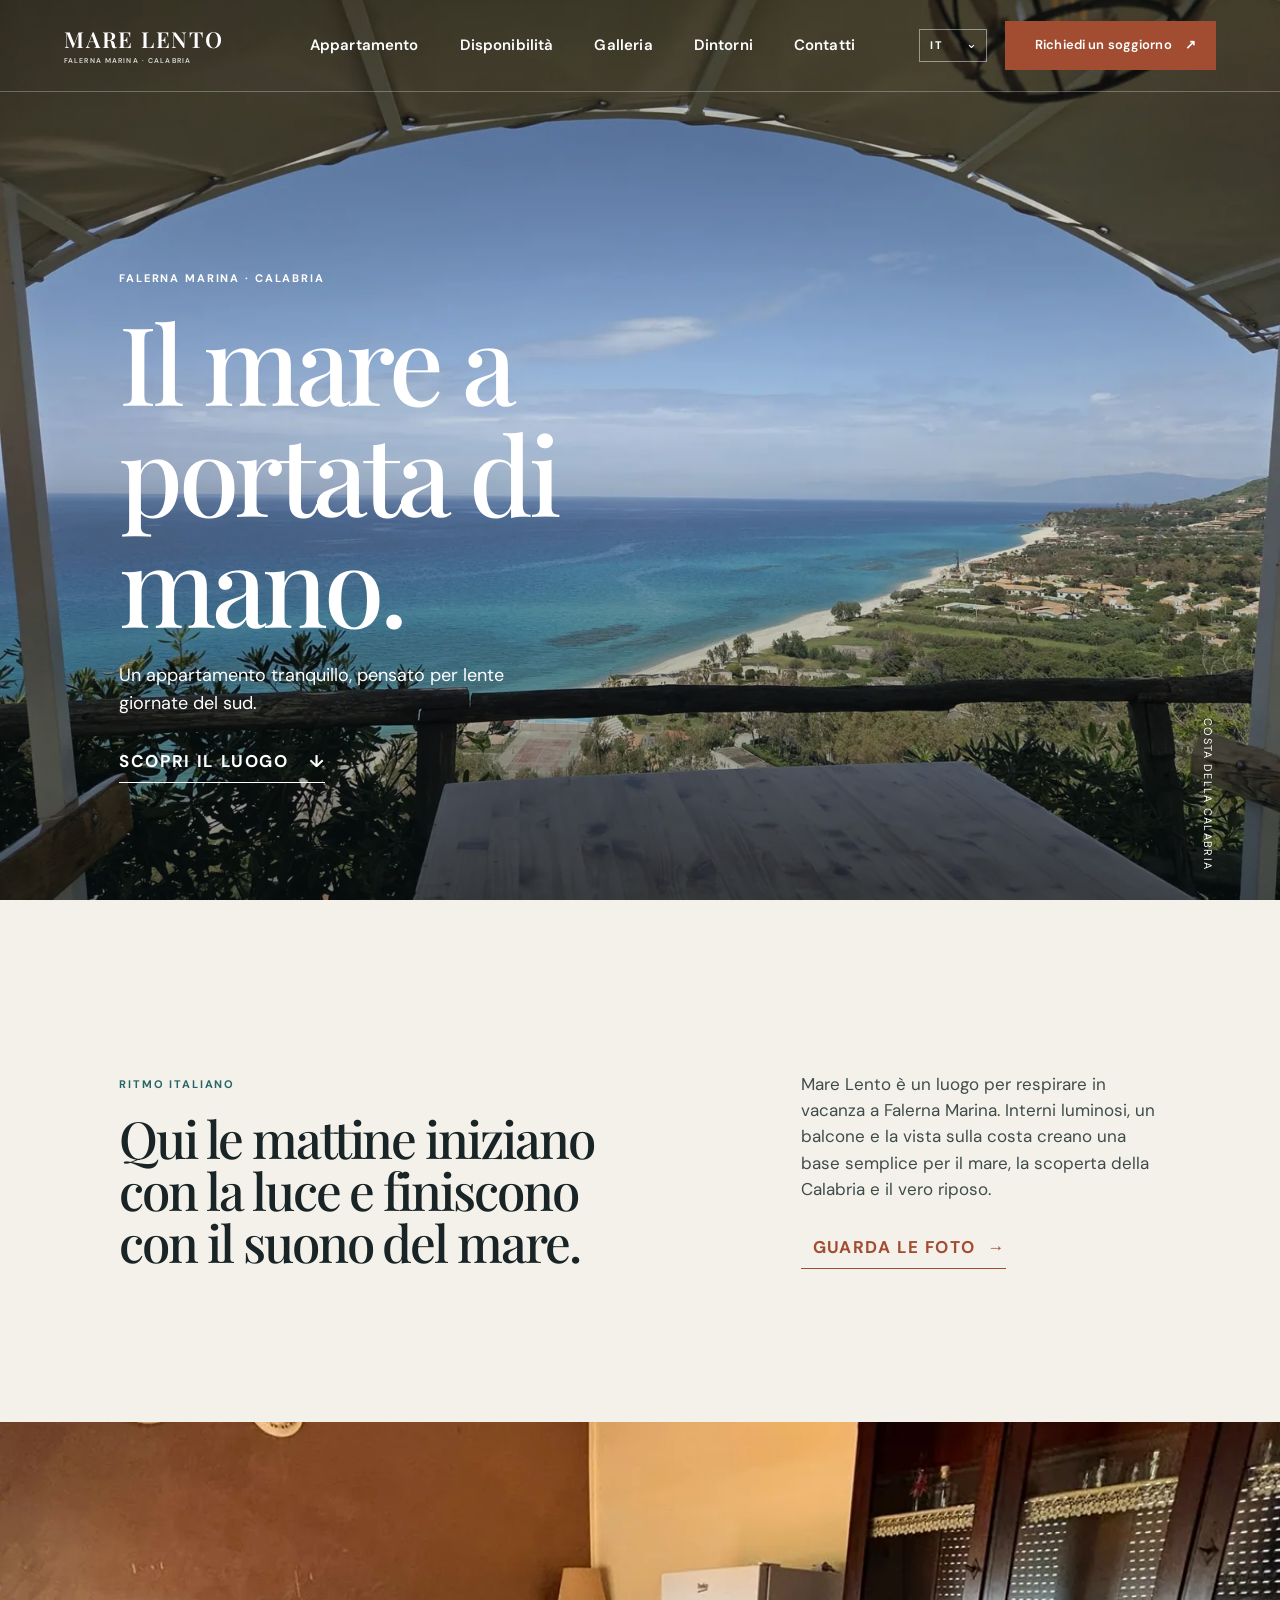
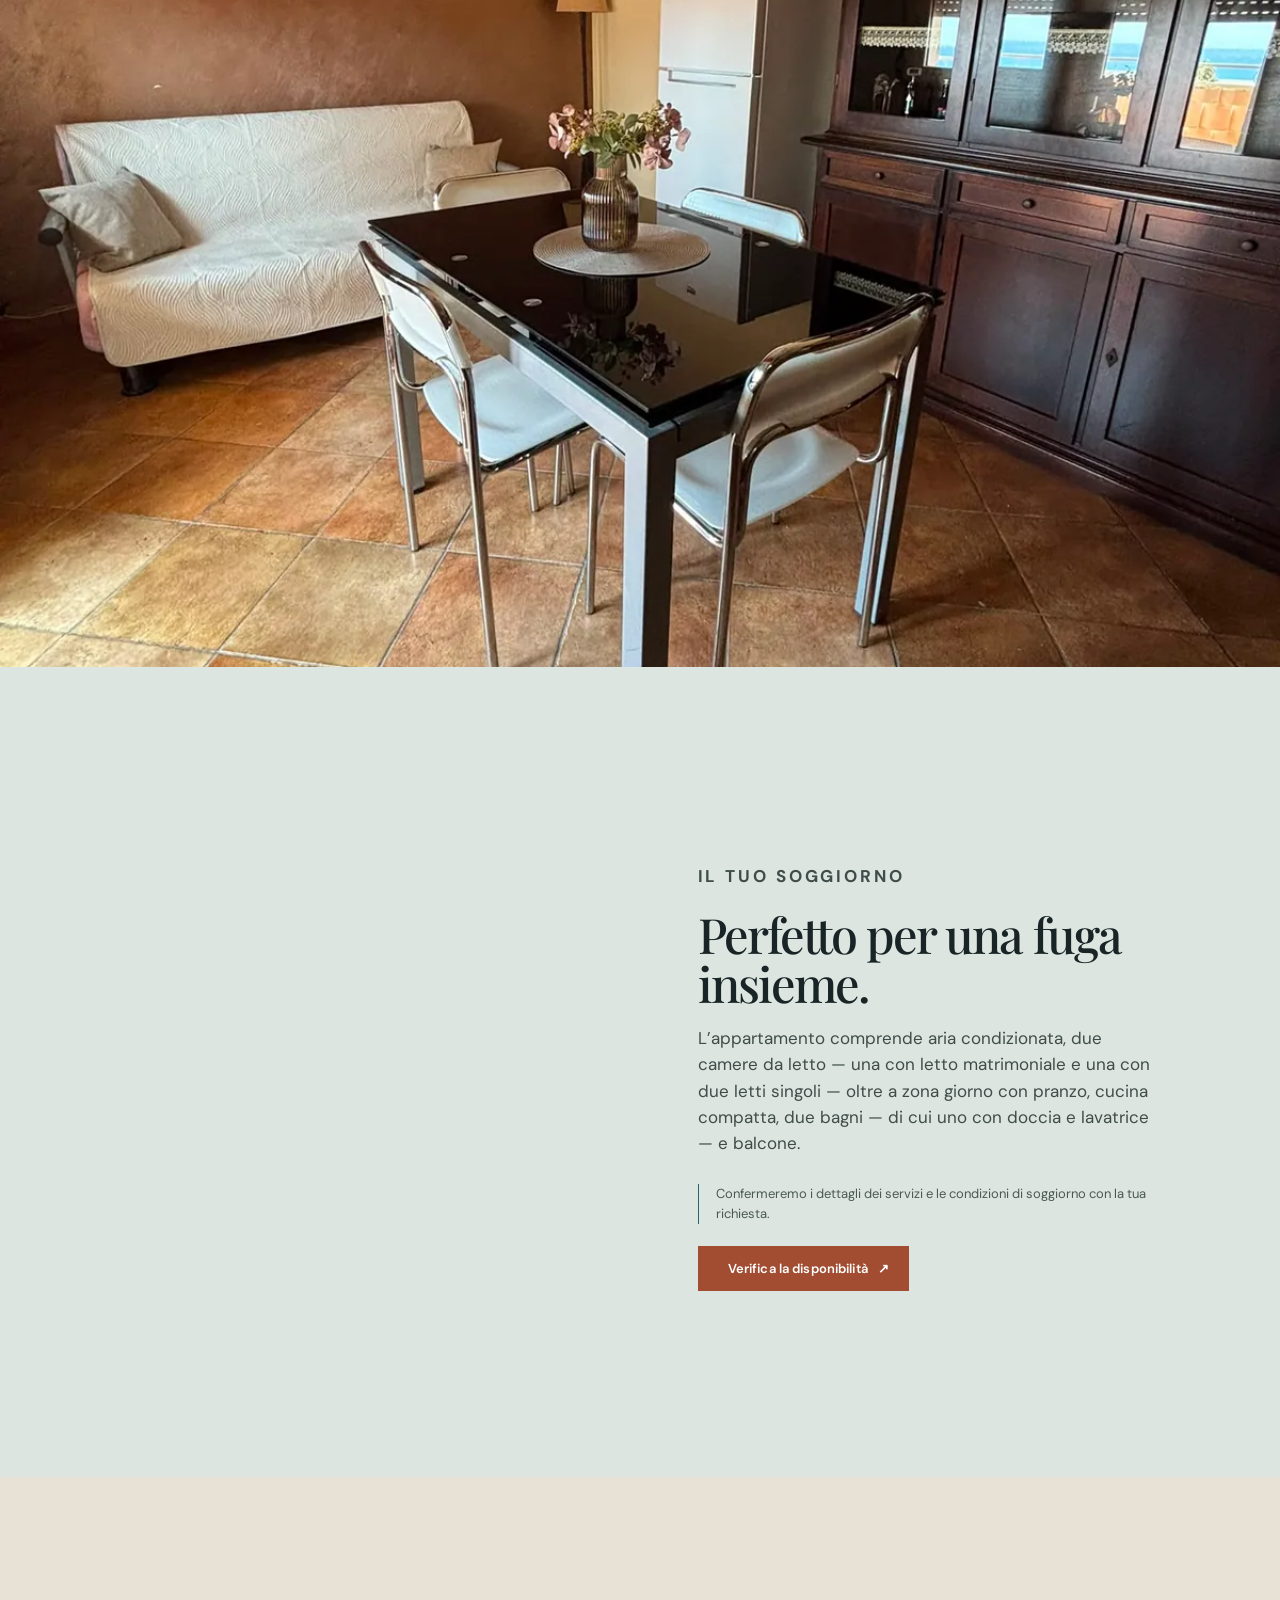
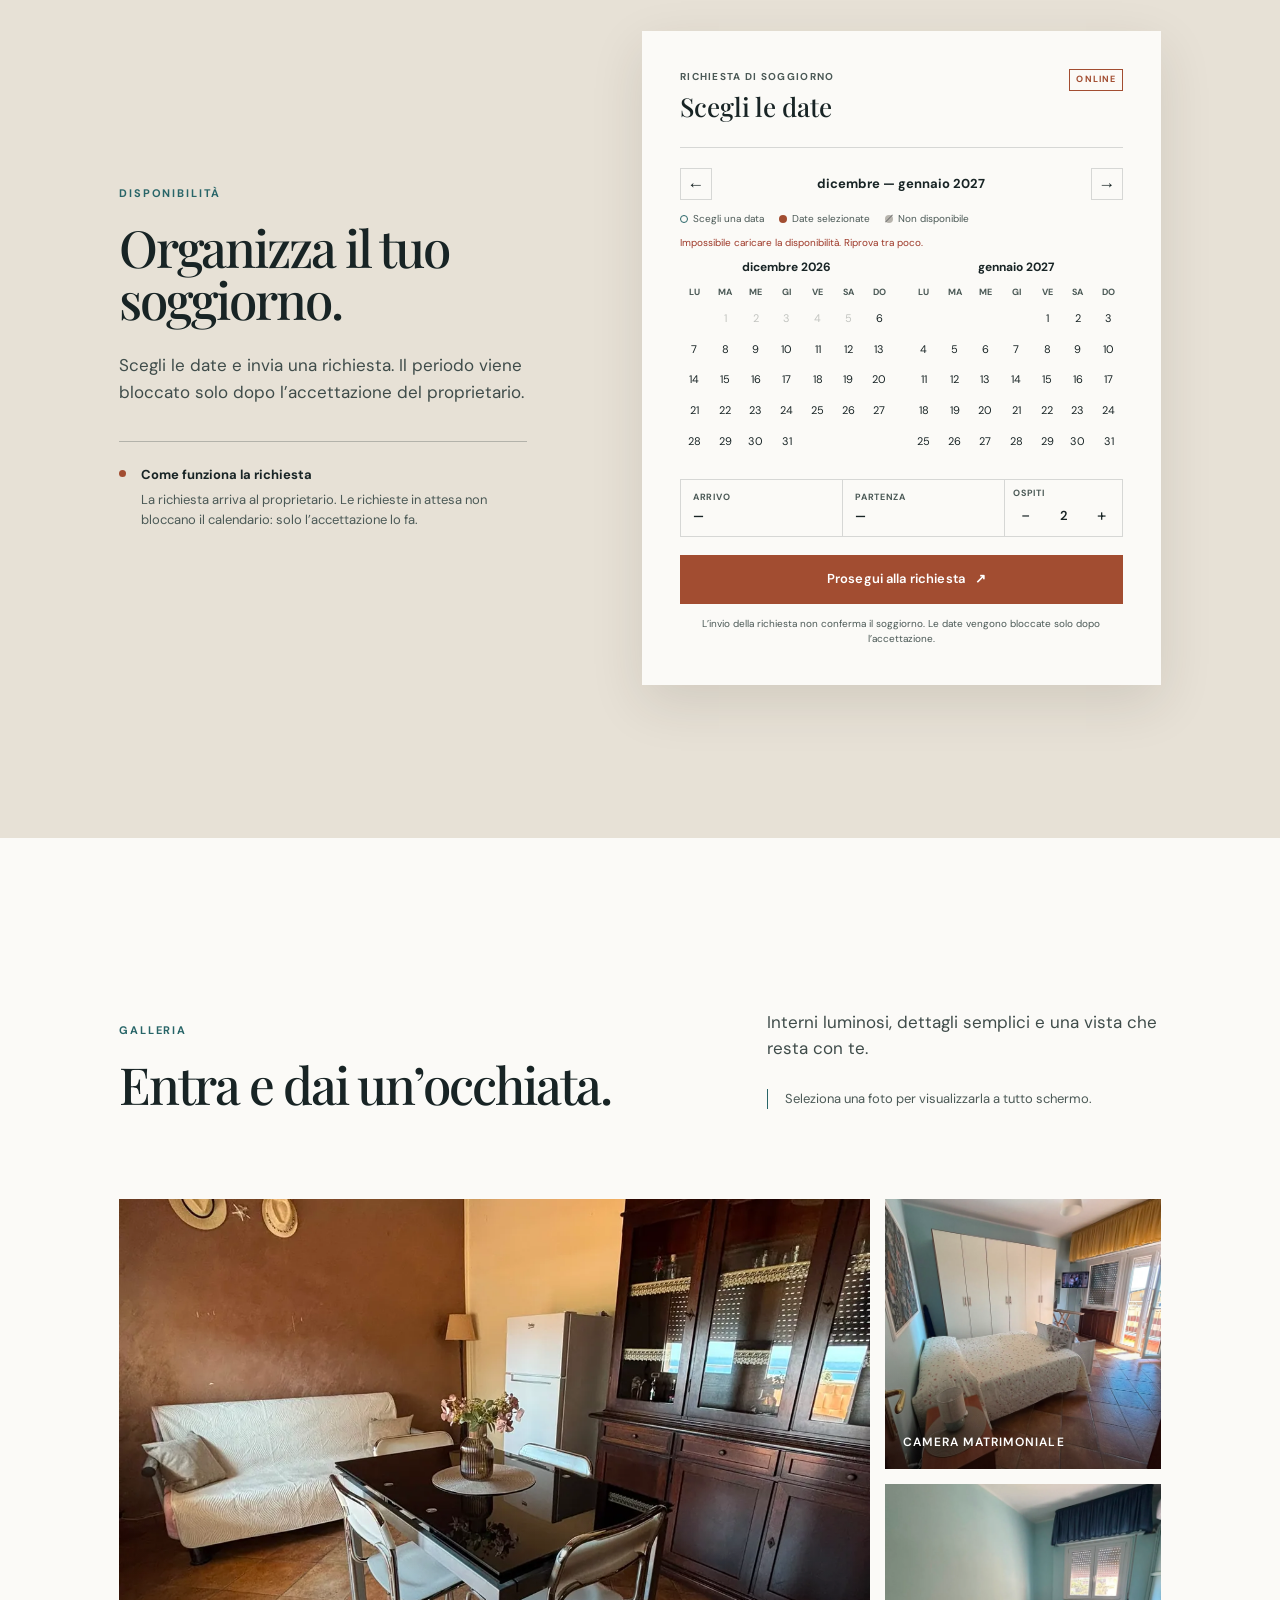
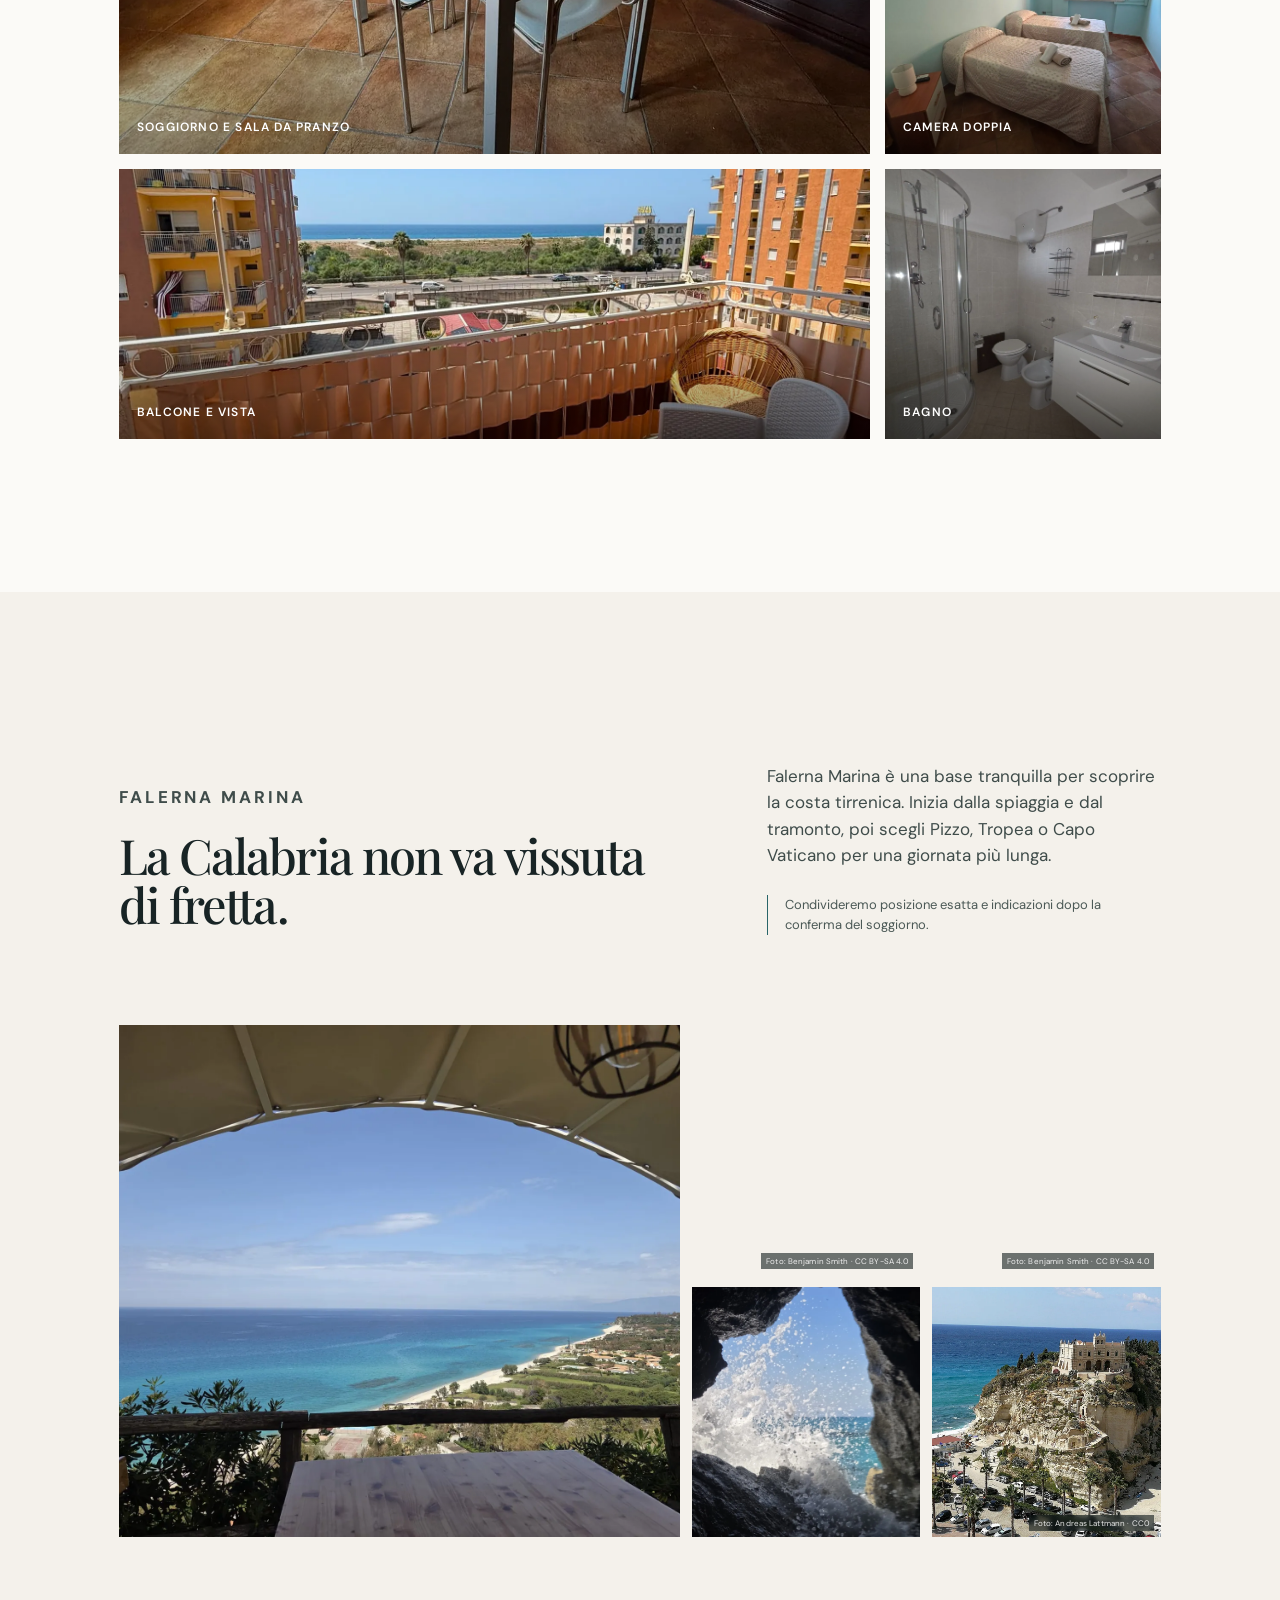
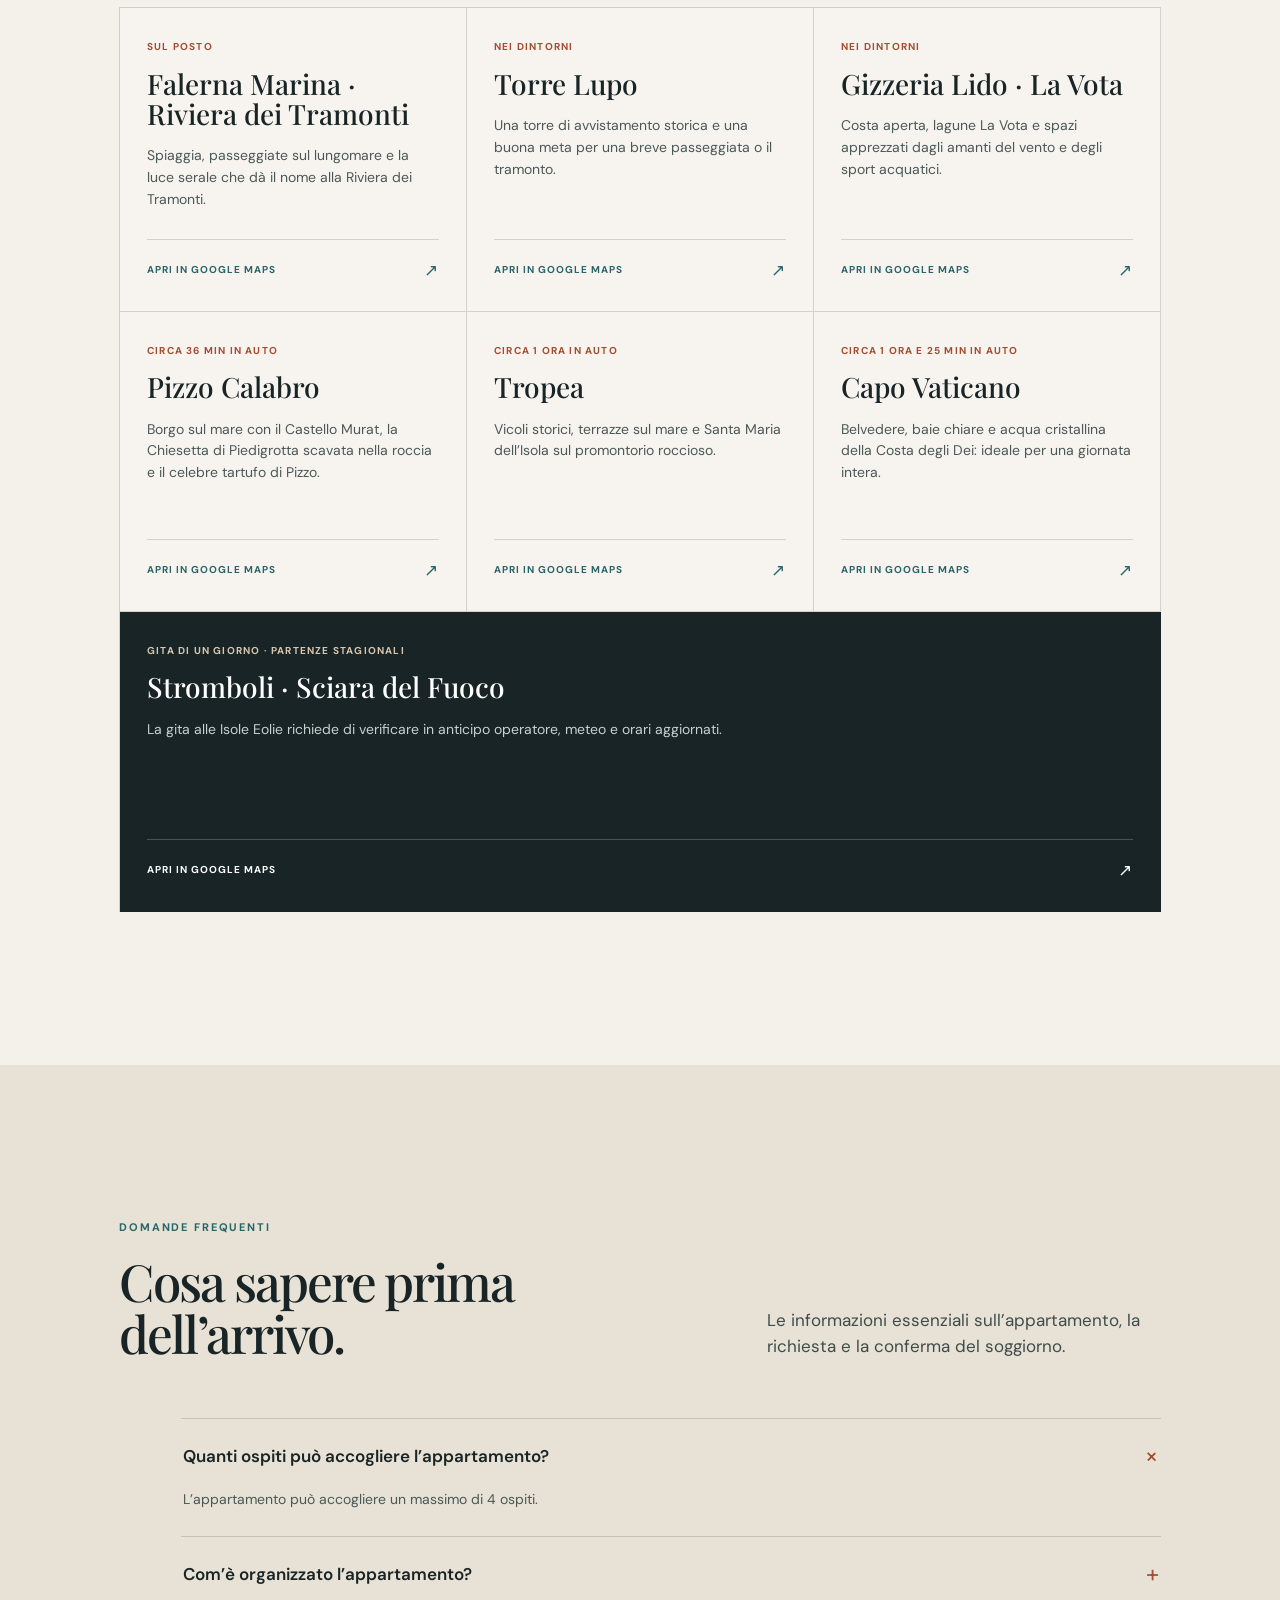
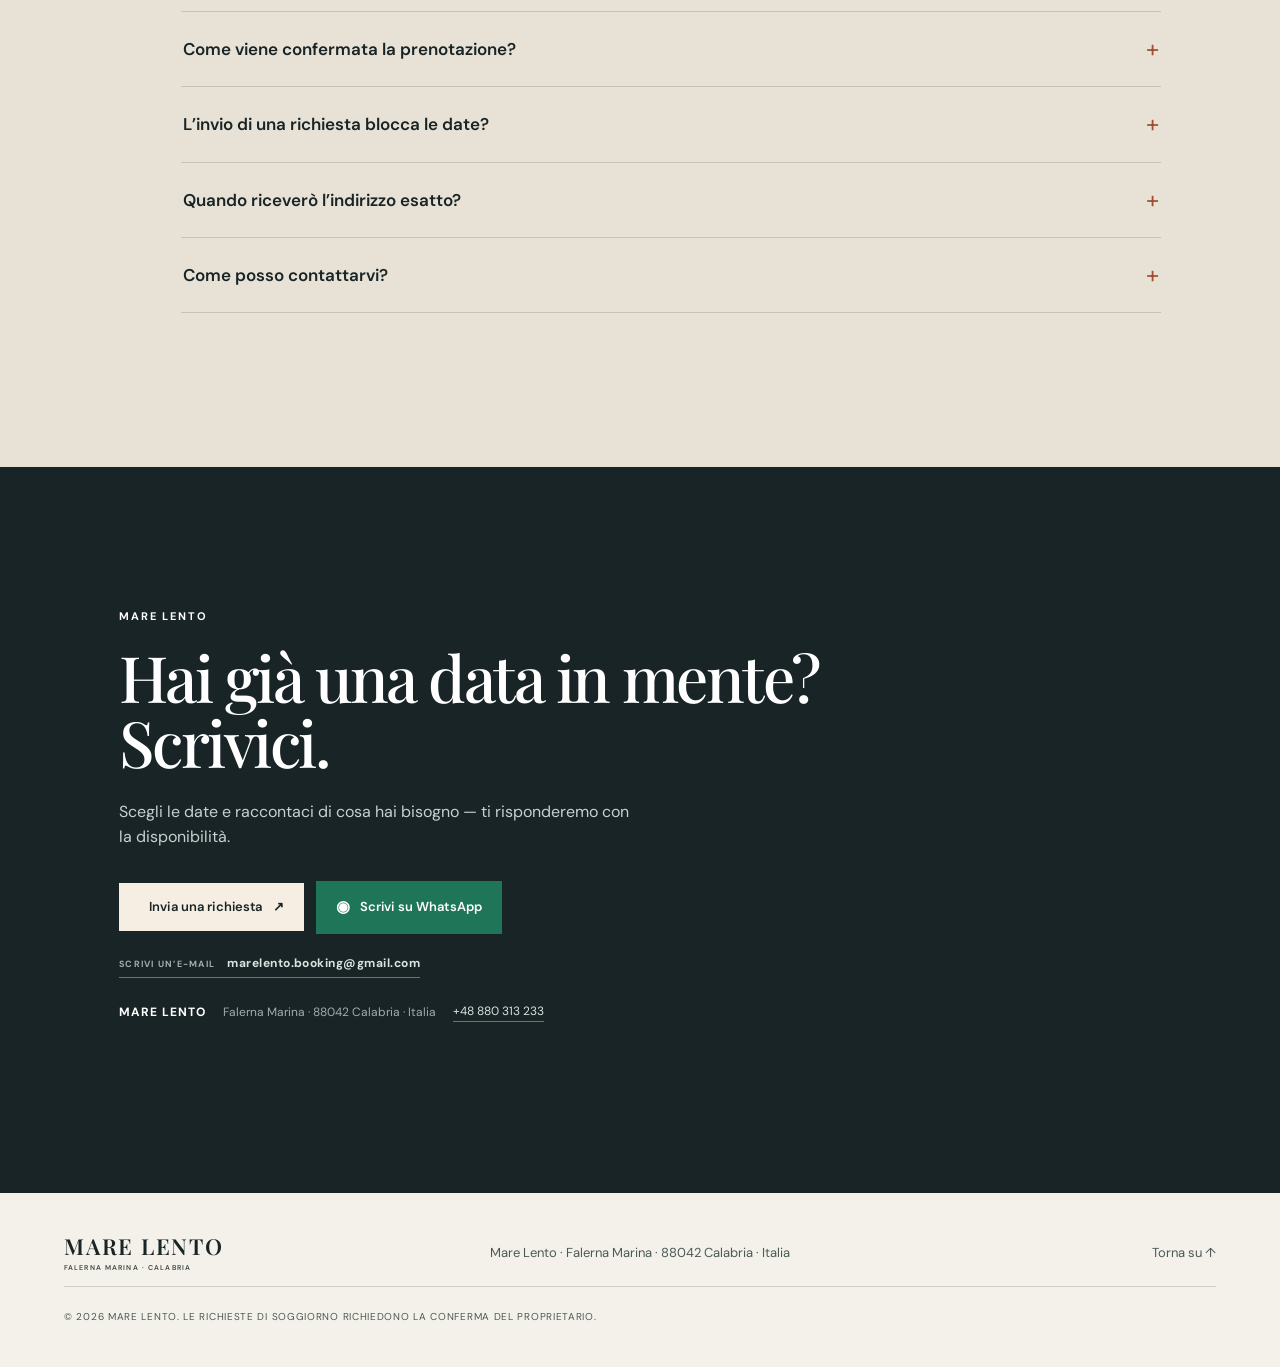
==== commit d149e1c5: "Publish current SEO-enhanced preview" ====
--- a/index.html
+++ b/index.html
@@ -1,68 +1,161 @@
-<!DOCTYPE html><html lang="it" data-initial-language="it" data-release="2026-08-22-x-background"><head>
+<!DOCTYPE html><html lang="it" data-initial-language="it" data-release="2026-08-23-seo"><head>
     <meta charset="UTF-8">
     <meta name="viewport" content="width=device-width, initial-scale=1.0">
     <meta name="theme-color" content="#182425">
-    <meta name="robots" content="index,follow,max-image-preview:large">
+    <meta name="robots" content="noindex,nofollow,noarchive">
     <meta name="description" content="Mare Lento è un appartamento vacanze a Falerna Marina vicino al mare, con due camere, balcone e una posizione tranquilla sulla Riviera dei Tramonti.">
-    <link rel="canonical" href="https://marelento.it/">
-    <link rel="alternate" hreflang="it" href="https://marelento.it/">
-    <link rel="alternate" hreflang="en" href="https://marelento.it/en/">
-    <link rel="alternate" hreflang="pl" href="https://marelento.it/pl/">
-    <link rel="alternate" hreflang="de" href="https://marelento.it/de/">
-    <link rel="alternate" hreflang="fr" href="https://marelento.it/fr/">
-    <link rel="alternate" hreflang="es" href="https://marelento.it/es/">
-    <link rel="alternate" hreflang="x-default" href="https://marelento.it/">
+    <link rel="canonical" href="https://marelentocalabria.it/">
+    <link rel="alternate" hreflang="it" href="https://marelentocalabria.it/">
+    <link rel="alternate" hreflang="en" href="https://marelentocalabria.it/en/">
+    <link rel="alternate" hreflang="pl" href="https://marelentocalabria.it/pl/">
+    <link rel="alternate" hreflang="de" href="https://marelentocalabria.it/de/">
+    <link rel="alternate" hreflang="fr" href="https://marelentocalabria.it/fr/">
+    <link rel="alternate" hreflang="es" href="https://marelentocalabria.it/es/">
+    <link rel="alternate" hreflang="x-default" href="https://marelentocalabria.it/">
     <meta property="og:type" content="website">
     <meta property="og:site_name" content="Mare Lento">
     <meta property="og:locale" content="it_IT">
     <meta property="og:title" content="Appartamento vacanze a Falerna Marina | Mare Lento">
     <meta property="og:description" content="Mare Lento è un appartamento vacanze a Falerna Marina vicino al mare, con due camere, balcone e una posizione tranquilla sulla Riviera dei Tramonti.">
-    <meta property="og:image" content="https://marelento.it/assets/mare-lento-falerna-marina.webp">
+    <meta property="og:image" content="https://marelentocalabria.it/assets/mare-lento-falerna-marina.webp">
     <meta property="og:image:alt" content="Vista dalla terrazza sulla costa turchese della Calabria">
     <meta property="og:image:type" content="image/webp">
     <meta property="og:image:width" content="1600">
     <meta property="og:image:height" content="1200">
-    <meta property="og:url" content="https://marelento.it/">
+    <meta property="og:url" content="https://marelentocalabria.it/">
     <meta name="twitter:card" content="summary_large_image">
     <meta name="twitter:title" content="Appartamento vacanze a Falerna Marina | Mare Lento">
     <meta name="twitter:description" content="Mare Lento è un appartamento vacanze a Falerna Marina vicino al mare, con due camere, balcone e una posizione tranquilla sulla Riviera dei Tramonti.">
-    <meta name="twitter:image" content="https://marelento.it/assets/mare-lento-falerna-marina.webp">
+    <meta name="twitter:image" content="https://marelentocalabria.it/assets/mare-lento-falerna-marina.webp">
     <meta name="twitter:image:alt" content="Vista dalla terrazza sulla costa turchese della Calabria">
     <link rel="icon" href="favicon.svg" type="image/svg+xml">
     <link rel="manifest" href="site.webmanifest">
+    <link rel="describedby" href="https://marelentocalabria.it/llms.txt" type="text/markdown">
     <title>Appartamento vacanze a Falerna Marina | Mare Lento</title>
     <script type="application/ld+json" id="structured-data">{
   "@context": "https://schema.org",
   "@type": "WebPage",
   "name": "Appartamento vacanze a Falerna Marina | Mare Lento",
   "description": "Mare Lento è un appartamento vacanze a Falerna Marina vicino al mare, con due camere, balcone e una posizione tranquilla sulla Riviera dei Tramonti.",
-  "url": "https://marelento.it/",
+  "url": "https://marelentocalabria.it/",
   "inLanguage": "it",
   "about": {
     "@type": "Apartment",
-    "@id": "https://marelento.it/#accommodation",
+    "@id": "https://marelentocalabria.it/#accommodation",
     "name": "Mare Lento",
     "description": "Mare Lento è un appartamento vacanze a Falerna Marina vicino al mare, con due camere, balcone e una posizione tranquilla sulla Riviera dei Tramonti.",
-    "url": "https://marelento.it/",
+    "url": "https://marelentocalabria.it/",
     "numberOfBedrooms": 2,
-    "numberOfBathroomsTotal": 1,
+    "numberOfBathroomsTotal": 2,
+    "bed": [
+      {
+        "@type": "BedDetails",
+        "numberOfBeds": 1,
+        "typeOfBed": "Double"
+      },
+      {
+        "@type": "BedDetails",
+        "numberOfBeds": 2,
+        "typeOfBed": "Single"
+      }
+    ],
     "occupancy": {
       "@type": "QuantitativeValue",
       "maxValue": 4
     },
+    "amenityFeature": [
+      {
+        "@type": "LocationFeatureSpecification",
+        "name": "air conditioning",
+        "value": true
+      },
+      {
+        "@type": "LocationFeatureSpecification",
+        "name": "balcony",
+        "value": true
+      },
+      {
+        "@type": "LocationFeatureSpecification",
+        "name": "washing machine",
+        "value": true
+      }
+    ],
+    "telephone": "+48 880 313 233",
+    "email": "marelento.booking@gmail.com",
     "address": {
       "@type": "PostalAddress",
       "addressLocality": "Falerna Marina",
       "addressRegion": "Calabria",
+      "postalCode": "88042",
       "addressCountry": "IT"
     },
-    "image": "https://marelento.it/assets/mare-lento-falerna-marina.webp"
+    "image": [
+      "https://marelentocalabria.it/assets/apartment-living-dining-room.webp",
+      "https://marelentocalabria.it/assets/apartment-double-bedroom.webp",
+      "https://marelentocalabria.it/assets/apartment-twin-bedroom.webp",
+      "https://marelentocalabria.it/assets/apartment-balcony-sea-view.webp",
+      "https://marelentocalabria.it/assets/apartment-bathroom.webp"
+    ]
   }
 }</script>
-    <link rel="preconnect" href="https://fonts.googleapis.com">
-    <link rel="preconnect" href="https://fonts.gstatic.com" crossorigin="">
-    <link href="https://fonts.googleapis.com/css2?family=DM+Sans:wght@400;500;600;700&amp;family=Playfair+Display:ital,wght@0,500;0,600;0,700;1,500&amp;display=swap" rel="stylesheet">
-    <link rel="stylesheet" href="styles.css?v=20260823-phone-flow">
+    <script type="application/ld+json" id="faq-structured-data">{
+  "@context": "https://schema.org",
+  "@type": "FAQPage",
+  "@id": "https://marelentocalabria.it/#faq",
+  "url": "https://marelentocalabria.it/#faq",
+  "inLanguage": "it",
+  "mainEntity": [
+    {
+      "@type": "Question",
+      "name": "Quanti ospiti può accogliere l’appartamento?",
+      "acceptedAnswer": {
+        "@type": "Answer",
+        "text": "L’appartamento può accogliere un massimo di 4 ospiti."
+      }
+    },
+    {
+      "@type": "Question",
+      "name": "Com’è organizzato l’appartamento?",
+      "acceptedAnswer": {
+        "@type": "Answer",
+        "text": "Sono disponibili due camere — una con letto matrimoniale e una con due letti singoli — zona giorno con pranzo, cucina compatta, due bagni e balcone."
+      }
+    },
+    {
+      "@type": "Question",
+      "name": "Come viene confermata la prenotazione?",
+      "acceptedAnswer": {
+        "@type": "Answer",
+        "text": "Scegli le date e il numero di ospiti, quindi invia una richiesta. Il soggiorno è confermato solo dopo l’accettazione del proprietario."
+      }
+    },
+    {
+      "@type": "Question",
+      "name": "L’invio di una richiesta blocca le date?",
+      "acceptedAnswer": {
+        "@type": "Answer",
+        "text": "No. Le date vengono bloccate soltanto dopo l’accettazione della richiesta; prima restano disponibili per altri ospiti."
+      }
+    },
+    {
+      "@type": "Question",
+      "name": "Quando riceverò l’indirizzo esatto?",
+      "acceptedAnswer": {
+        "@type": "Answer",
+        "text": "Comunichiamo la posizione esatta a Falerna Marina e le indicazioni per l’arrivo dopo la conferma del soggiorno."
+      }
+    },
+    {
+      "@type": "Question",
+      "name": "Come posso contattarvi?",
+      "acceptedAnswer": {
+        "@type": "Answer",
+        "text": "Puoi usare il modulo, inviare un’e-mail o scriverci su WhatsApp. Indica preferibilmente le date e il numero di ospiti."
+      }
+    }
+  ]
+}</script>
+    <link rel="stylesheet" href="styles.css?v=20260823-seo">
   </head>
   <body>
     <a class="skip-link" href="#content" data-i18n="skip">Vai al contenuto</a>
@@ -125,7 +218,7 @@
         <div class="stay-copy reveal">
           <p class="eyebrow" data-i18n="stay.kicker">Il tuo soggiorno</p>
           <h2 data-i18n="stay.title">Perfetto per una fuga insieme.</h2>
-          <p data-i18n="stay.text">L’appartamento comprende aria condizionata, due camere da letto — una con letto matrimoniale e una con due letti singoli — oltre a zona giorno con pranzo, cucina compatta, bagno con doccia e lavatrice e balcone.</p>
+          <p data-i18n="stay.text">L’appartamento comprende aria condizionata, due camere da letto — una con letto matrimoniale e una con due letti singoli — oltre a zona giorno con pranzo, cucina compatta, due bagni — di cui uno con doccia e lavatrice — e balcone.</p>
           <p class="note" data-i18n="stay.note">Confermeremo i dettagli dei servizi e le condizioni di soggiorno con la tua richiesta.</p>
           <a class="button" href="#dostepnosc"><span data-i18n="stay.cta">Verifica la disponibilità</span><span aria-hidden="true">↗</span></a>
         </div>
@@ -208,8 +301,8 @@
             <img src="assets/apartment-living-dining-room.webp" alt="Soggiorno e sala da pranzo con accesso al balcone" data-i18n-alt="alt.livingDining" loading="lazy" decoding="async"><span data-i18n="gallery.livingDining">Soggiorno e sala da pranzo</span></button><button type="button" class="gallery-card" data-image="assets/apartment-double-bedroom.webp" data-alt-key="alt.doubleBedroom">
             <img src="assets/apartment-double-bedroom.webp" alt="Camera matrimoniale con accesso al balcone" data-i18n-alt="alt.doubleBedroom" loading="lazy" decoding="async"><span data-i18n="gallery.doubleBedroom">Camera matrimoniale</span></button><button type="button" class="gallery-card" data-image="assets/apartment-twin-bedroom.webp" data-alt-key="alt.twinBedroom">
             <img src="assets/apartment-twin-bedroom.webp" alt="Camera con due letti singoli" data-i18n-alt="alt.twinBedroom" loading="lazy" decoding="async"><span data-i18n="gallery.twinBedroom">Camera doppia</span></button><button type="button" class="gallery-card wide" data-image="assets/apartment-balcony-sea-view.webp" data-alt-key="alt.hero">
-            <img src="assets/apartment-balcony-sea-view.webp" alt="Balcone dell’appartamento con vista sul Mar Tirreno" data-i18n-alt="alt.hero" loading="lazy" decoding="async"><span data-i18n="gallery.balcony">Balcone e vista</span></button><button type="button" class="gallery-card" data-image="assets/apartment-bathroom.webp" data-alt-key="alt.bathroom">
-            <img src="assets/apartment-bathroom.webp" alt="Bagno con doccia e lavatrice" data-i18n-alt="alt.bathroom" loading="lazy" decoding="async"><span data-i18n="gallery.bathroom">Bagno</span>
+            <img src="assets/apartment-balcony-sea-view.webp" alt="Balcone dell’appartamento con vista sul Mar Tirreno" data-i18n-alt="alt.hero" loading="lazy" decoding="async"><span data-i18n="gallery.balcony">Balcone e vista</span></button><button type="button" class="gallery-card" data-image="assets/apartment-bathroom.webp?v=20260823-bathrooms" data-alt-key="alt.bathroom">
+            <img src="assets/apartment-bathroom.webp?v=20260823-bathrooms" alt="Uno dei due bagni dell’appartamento, con box doccia e bidet" data-i18n-alt="alt.bathroom" loading="lazy" decoding="async"><span data-i18n="gallery.bathroom">Bagno</span>
           </button>
         </div>
       </section>
@@ -289,6 +382,41 @@
           </article>
         </div>
       </section>
+      <section class="faq section" id="faq" aria-labelledby="faq-title">
+        <div class="faq-heading reveal">
+          <div>
+            <p class="eyebrow" data-i18n="faq.kicker">Domande frequenti</p>
+            <h2 id="faq-title" data-i18n="faq.title">Cosa sapere prima dell’arrivo.</h2>
+          </div>
+          <p data-i18n="faq.intro">Le informazioni essenziali sull’appartamento, la richiesta e la conferma del soggiorno.</p>
+        </div>
+        <div class="faq-list reveal">
+          <details open="">
+            <summary data-i18n="faq.q1">Quanti ospiti può accogliere l’appartamento?</summary>
+            <p data-i18n="faq.a1">L’appartamento può accogliere un massimo di 4 ospiti.</p>
+          </details>
+          <details>
+            <summary data-i18n="faq.q2">Com’è organizzato l’appartamento?</summary>
+            <p data-i18n="faq.a2">Sono disponibili due camere — una con letto matrimoniale e una con due letti singoli — zona giorno con pranzo, cucina compatta, due bagni e balcone.</p>
+          </details>
+          <details>
+            <summary data-i18n="faq.q3">Come viene confermata la prenotazione?</summary>
+            <p data-i18n="faq.a3">Scegli le date e il numero di ospiti, quindi invia una richiesta. Il soggiorno è confermato solo dopo l’accettazione del proprietario.</p>
+          </details>
+          <details>
+            <summary data-i18n="faq.q4">L’invio di una richiesta blocca le date?</summary>
+            <p data-i18n="faq.a4">No. Le date vengono bloccate soltanto dopo l’accettazione della richiesta; prima restano disponibili per altri ospiti.</p>
+          </details>
+          <details>
+            <summary data-i18n="faq.q5">Quando riceverò l’indirizzo esatto?</summary>
+            <p data-i18n="faq.a5">Comunichiamo la posizione esatta a Falerna Marina e le indicazioni per l’arrivo dopo la conferma del soggiorno.</p>
+          </details>
+          <details>
+            <summary data-i18n="faq.q6">Come posso contattarvi?</summary>
+            <p data-i18n="faq.a6">Puoi usare il modulo, inviare un’e-mail o scriverci su WhatsApp. Indica preferibilmente le date e il numero di ospiti.</p>
+          </details>
+        </div>
+      </section>
       <section class="contact" id="kontakt">
         <div class="contact-inner">
           <p class="eyebrow light">Mare Lento</p>
@@ -302,14 +430,19 @@
               <span class="whatsapp-mark" aria-hidden="true">◉</span><span data-i18n="contact.whatsappCta">Scrivi su WhatsApp</span>
             </a>
           </div>
-          <a class="contact-email" data-email-link="" aria-disabled="true"><span data-i18n="contact.directEmail">Scrivi un’e-mail</span><strong data-contact-email=""></strong></a>
+          <a class="contact-email" data-email-link="" href="mailto:marelento.booking@gmail.com"><span data-i18n="contact.directEmail">Scrivi un’e-mail</span><strong data-contact-email="">marelento.booking@gmail.com</strong></a>
+          <div class="contact-nap">
+            <strong>Mare Lento</strong>
+            <span>Falerna Marina · 88042 Calabria · Italia</span>
+            <a href="tel:+48880313233" data-contact-phone="">+48 880 313 233</a>
+          </div>
           <p class="contact-status" data-contact-status="" role="status"></p>
         </div>
       </section>
     </main>
     <footer class="footer">
       <a class="brand footer-brand" href="#top" aria-label="Mare Lento — pagina iniziale" data-i18n-aria-label="aria.home"><span>MARE LENTO</span><small>FALERNA MARINA · CALABRIA</small></a>
-      <p>Falerna Marina, Calabria</p>
+      <p>Mare Lento · Falerna Marina · 88042 Calabria · Italia</p>
       <a href="#top" data-i18n="footer.top">Torna su ↑</a><small>© <span id="year"></span> Mare Lento.
         <span data-i18n="footer.note">Le richieste di soggiorno richiedono la conferma del proprietario.</span></small>
     </footer>
@@ -354,7 +487,7 @@
       <button class="modal-close" type="button" aria-label="Chiudi la foto" data-i18n-aria-label="aria.closeImage" data-close-lightbox="">
         ×</button><img alt="">
     </dialog>
-    <script src="config.js?v=20260823-phone-flow"></script>
-    <script src="booking-rules.js?v=20260823-phone-flow"></script>
-    <script src="script.js?v=20260823-phone-flow"></script>
+    <script src="config.js?v=20260823-seo"></script>
+    <script src="booking-rules.js?v=20260823-seo"></script>
+    <script src="script.js?v=20260823-seo"></script>
 </body></html>
--- a/styles.css
+++ b/styles.css
@@ -1,3 +1,9 @@
+@font-face { font-family:"DM Sans"; font-style:normal; font-weight:400 700; font-display:swap; src:url("assets/fonts/dm-sans-latin-ext.woff2") format("woff2"); unicode-range:U+0100-02BA,U+02BD-02C5,U+02C7-02CC,U+02CE-02D7,U+02DD-02FF,U+0304,U+0308,U+0329,U+1D00-1DBF,U+1E00-1E9F,U+1EF2-1EFF,U+2020,U+20A0-20AB,U+20AD-20C0,U+2113,U+2C60-2C7F,U+A720-A7FF; }
+@font-face { font-family:"DM Sans"; font-style:normal; font-weight:400 700; font-display:swap; src:url("assets/fonts/dm-sans-latin.woff2") format("woff2"); unicode-range:U+0000-00FF,U+0131,U+0152-0153,U+02BB-02BC,U+02C6,U+02DA,U+02DC,U+0304,U+0308,U+0329,U+2000-206F,U+20AC,U+2122,U+2191,U+2193,U+2212,U+2215,U+FEFF,U+FFFD; }
+@font-face { font-family:"Playfair Display"; font-style:normal; font-weight:500 700; font-display:swap; src:url("assets/fonts/playfair-display-latin-ext.woff2") format("woff2"); unicode-range:U+0100-02BA,U+02BD-02C5,U+02C7-02CC,U+02CE-02D7,U+02DD-02FF,U+0304,U+0308,U+0329,U+1D00-1DBF,U+1E00-1E9F,U+1EF2-1EFF,U+2020,U+20A0-20AB,U+20AD-20C0,U+2113,U+2C60-2C7F,U+A720-A7FF; }
+@font-face { font-family:"Playfair Display"; font-style:normal; font-weight:500 700; font-display:swap; src:url("assets/fonts/playfair-display-latin.woff2") format("woff2"); unicode-range:U+0000-00FF,U+0131,U+0152-0153,U+02BB-02BC,U+02C6,U+02DA,U+02DC,U+0304,U+0308,U+0329,U+2000-206F,U+20AC,U+2122,U+2191,U+2193,U+2212,U+2215,U+FEFF,U+FFFD; }
+@font-face { font-family:"Playfair Display"; font-style:italic; font-weight:500; font-display:swap; src:url("assets/fonts/playfair-display-italic-latin-ext.woff2") format("woff2"); unicode-range:U+0100-02BA,U+02BD-02C5,U+02C7-02CC,U+02CE-02D7,U+02DD-02FF,U+0304,U+0308,U+0329,U+1D00-1DBF,U+1E00-1E9F,U+1EF2-1EFF,U+2020,U+20A0-20AB,U+20AD-20C0,U+2113,U+2C60-2C7F,U+A720-A7FF; }
+@font-face { font-family:"Playfair Display"; font-style:italic; font-weight:500; font-display:swap; src:url("assets/fonts/playfair-display-italic-latin.woff2") format("woff2"); unicode-range:U+0000-00FF,U+0131,U+0152-0153,U+02BB-02BC,U+02C6,U+02DA,U+02DC,U+0304,U+0308,U+0329,U+2000-206F,U+20AC,U+2122,U+2191,U+2193,U+2212,U+2215,U+FEFF,U+FFFD; }
 :root { --ink:#182425; --muted:#4b5956; --paper:#f4f1eb; --sand:#d8c6ae; --terra:#a24d31; --ocean:#286568; --line:rgba(24,36,37,.16); }
 * { box-sizing:border-box; }
 html { scroll-behavior:smooth; }
@@ -18,8 +24,10 @@
 .stay { background:#dce5df; display:grid; grid-template-columns:1fr 1fr; padding-top:0; padding-bottom:0; gap:clamp(55px,9vw,150px); align-items:center; }.stay-image { margin-left:calc(clamp(24px,9.3vw,142px) * -1); height:min(70vw,810px); }.stay-image img { height:100%; width:100%; object-fit:cover; object-position:center; }.stay-copy { padding:80px 0; max-width:520px; }.stay-copy h2,.place h2 { font-size:clamp(40px,4.8vw,69px); }.note { font-size:13px!important; padding-left:17px; border-left:1px solid var(--ocean); color:var(--muted)!important; margin:27px 0 32px; }
 .gallery { background:#fbfaf7; }.section-heading { display:grid; grid-template-columns:1.15fr .85fr; gap:clamp(48px,9vw,140px); align-items:center; margin-bottom:58px; }.gallery-intro { width:100%; max-width:none; }.gallery-intro>p:first-child { color:#3f4c4a; font-size:17px; }.gallery-intro .note { width:100%; max-width:none; box-sizing:border-box; }.gallery-grid { display:grid; grid-template-columns:1.25fr .75fr .75fr; grid-auto-rows:270px; gap:15px; }.gallery-card { position:relative; padding:0; overflow:hidden; border:0; background:#ddd; color:white; text-align:left; }.gallery-card.large { grid-column:span 2; grid-row:span 2; }.gallery-card.wide { grid-column:span 2; }.gallery-card img { width:100%; height:100%; object-fit:cover; transition:transform .65s ease; }.gallery-card:hover img { transform:scale(1.045); }.gallery-card:after { content:""; position:absolute; inset:0; background:linear-gradient(transparent 55%,rgba(0,0,0,.45)); }.gallery-card span { position:absolute; z-index:1; bottom:17px; left:18px; font-size:12px; letter-spacing:.1em; text-transform:uppercase; font-weight:600; }
 .place { display:grid; grid-template-columns:1fr .95fr; align-items:center; gap:10vw; overflow:hidden; }.place-copy { max-width:560px; }.place-art { height:min(45vw,570px); background:#cf8157; position:relative; overflow:hidden; color:#fff2dd; }.place-art .sun { width:38%; aspect-ratio:1; border-radius:50%; background:#f6d591; position:absolute; right:17%; top:14%; }.horizon { position:absolute; height:3px; background:#fff2dd; opacity:.9; left:0; right:0; top:57%; }.sea { position:absolute; height:43%; background:#2a686d; bottom:0; width:100%; clip-path:polygon(0 12%,21% 18%,45% 7%,68% 17%,100% 6%,100% 100%,0 100%); }.place-art p { position:absolute; z-index:2; bottom:25px; left:30px; margin:0; font-size:clamp(25px,3.5vw,51px); line-height:.9; letter-spacing:.08em; }.place-art em { font-family:"Playfair Display",serif; font-size:.56em; font-weight:500; letter-spacing:0; }
+.faq { background:#e7e1d6; }.faq-heading { display:grid; grid-template-columns:1.15fr .85fr; gap:clamp(48px,9vw,140px); align-items:end; margin-bottom:58px; }.faq-heading>p { max-width:510px; margin:0; color:#3f4c4a; font-size:17px; }.faq-list { max-width:980px; margin-left:auto; border-bottom:1px solid var(--line); }.faq-list details { border-top:1px solid var(--line); }.faq-list summary { display:flex; align-items:center; justify-content:space-between; gap:24px; padding:24px 2px; cursor:pointer; list-style:none; font-size:17px; font-weight:600; }.faq-list summary::-webkit-details-marker { display:none; }.faq-list summary::after { content:"+"; flex:0 0 auto; color:var(--terra); font-size:24px; font-weight:400; line-height:1; transition:transform .2s; }.faq-list details[open] summary::after { transform:rotate(45deg); }.faq-list details p { max-width:760px; margin:-4px 46px 25px 2px; color:var(--muted); font-size:14px; }
 .contact { background:var(--ink); color:#fff; padding:clamp(90px,11vw,160px) clamp(24px,9.3vw,142px); }.contact-inner { max-width:900px; }.contact h2 { font-size:clamp(49px,6vw,88px); }.contact p:not(.eyebrow) { color:#c6d2cf; max-width:440px; margin:26px 0 31px; }.button-light { background:#f6eee2; color:var(--ink); border-color:#f6eee2; }.button-light:hover { background:#dce5df; }
 .contact-email { display:inline-flex; align-items:baseline; gap:12px; margin-top:20px; color:#d9e2df; border-bottom:1px solid rgba(217,226,223,.42); padding-bottom:5px; font-size:12px; letter-spacing:.04em; }.contact-email span { color:#9eb0ac; text-transform:uppercase; font-size:9px; font-weight:700; letter-spacing:.14em; }.contact-email:hover { color:#fff; border-color:#fff; }.contact-email[aria-disabled="true"] { display:none; }
+.contact-nap { display:flex; flex-wrap:wrap; gap:7px 17px; align-items:center; margin-top:24px; color:#9eb0ac; font-size:12px; }.contact-nap strong { color:#fff; letter-spacing:.08em; text-transform:uppercase; }.contact-nap a { color:#d9e2df; border-bottom:1px solid rgba(217,226,223,.42); }.contact-nap a:hover { color:#fff; border-color:#fff; }
 .footer { padding:42px clamp(24px,5vw,76px); display:grid; grid-template-columns:1fr 1fr 1fr; align-items:center; gap:15px; color:var(--muted); font-size:13px; }.footer-brand { color:var(--ink); justify-self:start; }.footer p { margin:0; text-align:center; }.footer>a:not(.brand) { justify-self:end; }.footer>small { grid-column:1/-1; padding-top:22px; border-top:1px solid var(--line); font-size:10px; letter-spacing:.07em; text-transform:uppercase; }
 .modal,.lightbox { border:0; padding:clamp(30px,4vw,54px); background:#fbfaf7; color:var(--ink); box-shadow:0 30px 80px rgba(0,0,0,.28); width:min(94vw,590px); }.modal::backdrop,.lightbox::backdrop { background:rgba(14,24,25,.75); backdrop-filter:blur(3px); }.modal h2 { font-size:clamp(34px,4vw,48px); margin-bottom:27px; }.modal-close { border:0; background:transparent; position:absolute; right:18px; top:12px; font-size:32px; color:var(--ink); line-height:1; }.modal form { display:grid; gap:16px; }.modal label { display:grid; gap:7px; font-size:12px; font-weight:700; letter-spacing:.08em; text-transform:uppercase; }.modal input,.modal textarea { background:transparent; border:0; border-bottom:1px solid var(--line); padding:8px 0 9px; outline-color:var(--ocean); color:var(--ink); resize:vertical; }.form-row { display:grid; grid-template-columns:1fr 1fr; gap:15px; }.form-status { min-height:1.4em; color:var(--ocean); margin:0; font-size:13px; }.form-note { color:var(--muted); font-size:11px; margin:20px 0 0; }.lightbox { width:0; height:0; max-width:calc(100vw - 32px); max-height:calc(100vh - 32px); padding:0; overflow:visible; background:#111; }.lightbox img { display:block; width:100%; height:100%; object-fit:contain; }.lightbox .modal-close { color:#fff; z-index:1; text-shadow:0 1px 8px #000; }
 .reveal { animation:fade-up .7s both; animation-timeline:view(); animation-range:entry 10% cover 28%; } @keyframes fade-up { from { opacity:0; transform:translateY(18px); } to { opacity:1; transform:none; } }
@@ -73,6 +81,7 @@
 .attraction-card a { display:flex; justify-content:space-between; align-items:center; gap:15px; margin-top:auto; padding-top:17px; border-top:1px solid var(--line); color:var(--ocean); font-size:10px; font-weight:700; letter-spacing:.1em; text-transform:uppercase; }
 .attraction-card a b { font-size:17px; font-weight:400; }
 .attraction-card-featured { grid-column:1 / -1; background:var(--ink); color:#fff; }
+.attraction-card-featured>span { color:var(--sand); }
 .attraction-card-featured p { color:#c6d2cf; }
 .attraction-card-featured a { border-color:rgba(255,255,255,.22); color:#fff; }
 
@@ -106,6 +115,10 @@
   .region-photo-main { grid-column:span 2; grid-row:span 1; }
   .attractions-grid { grid-template-columns:1fr; }
   .attraction-card,.attraction-card-featured { grid-column:span 1; min-height:260px; }
+  .faq-heading { grid-template-columns:1fr; gap:24px; margin-bottom:38px; }
+  .faq-list summary { padding:20px 0; font-size:16px; }
+  .faq-list details p { margin:0 34px 22px 0; }
   .contact-actions { align-items:stretch; flex-direction:column; }
   .contact-actions .button { text-align:center; justify-content:center; }
+  .contact-nap { display:grid; gap:6px; }
 }
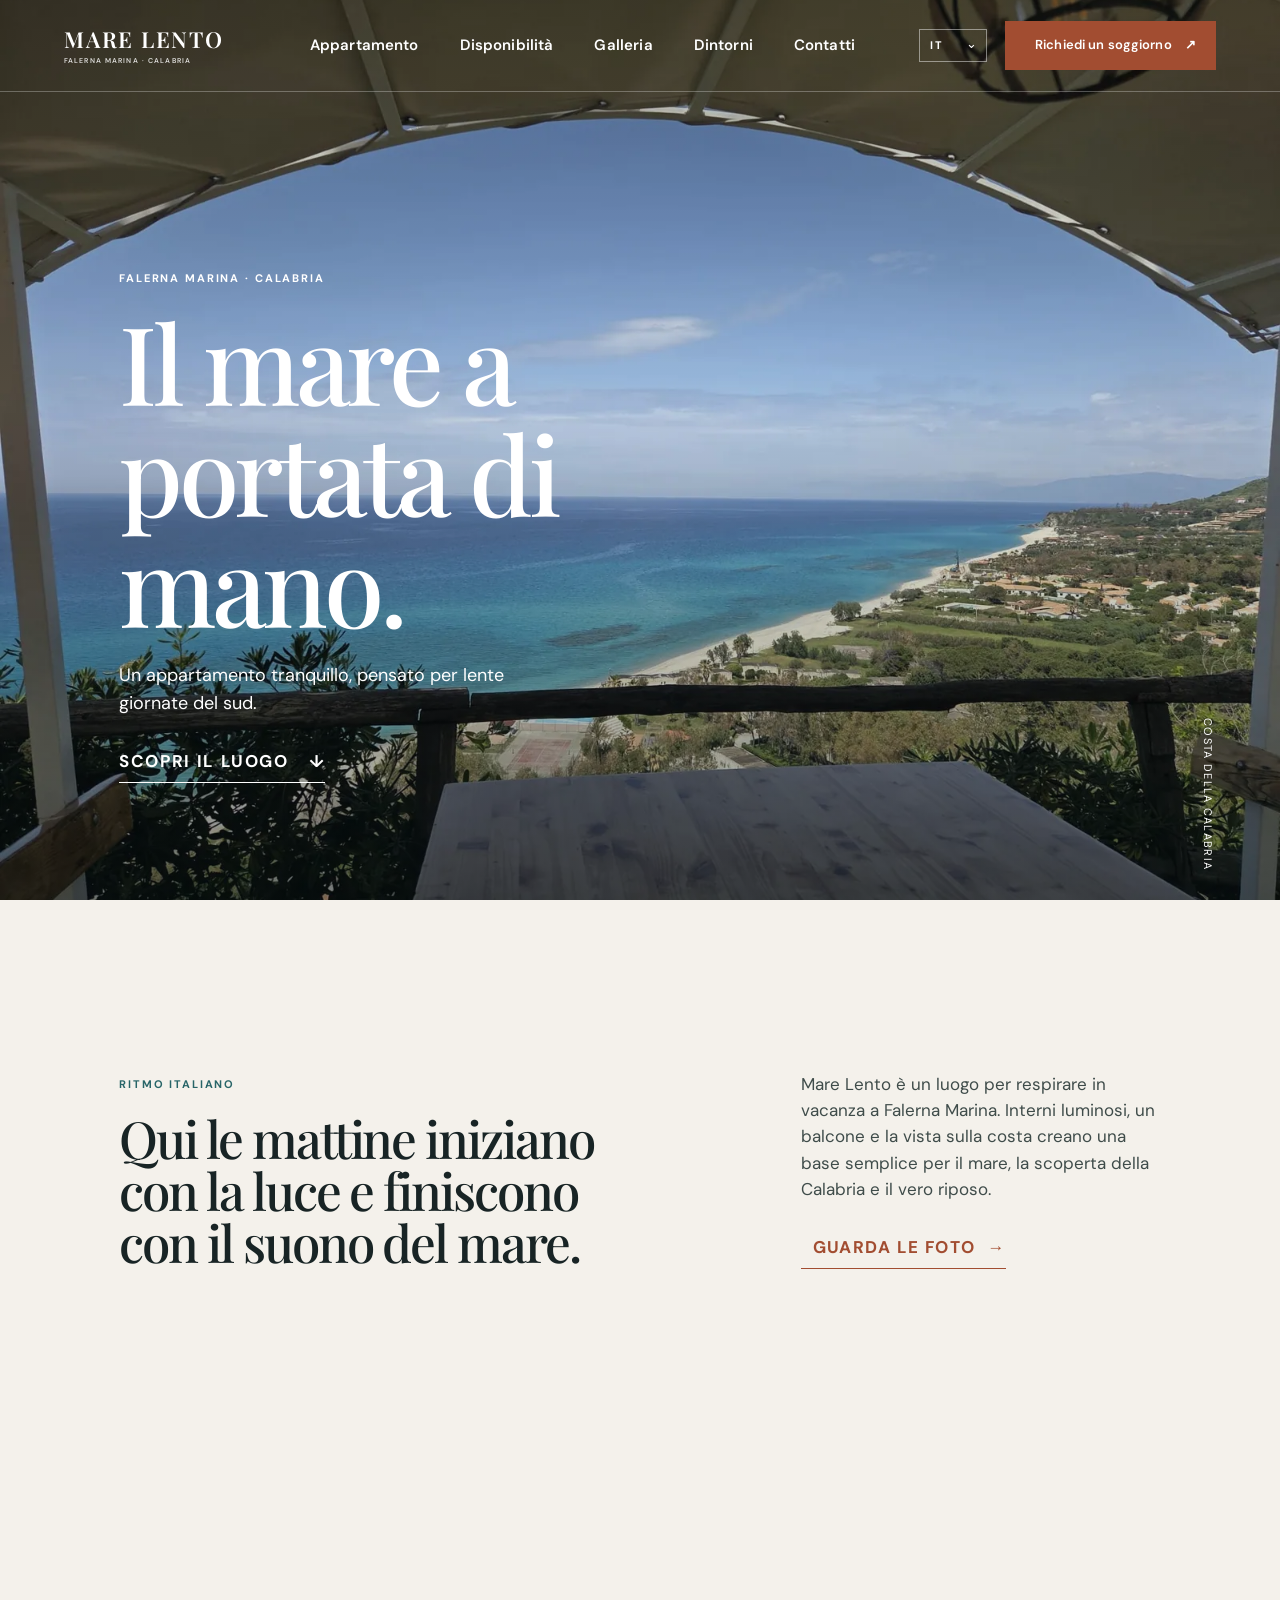
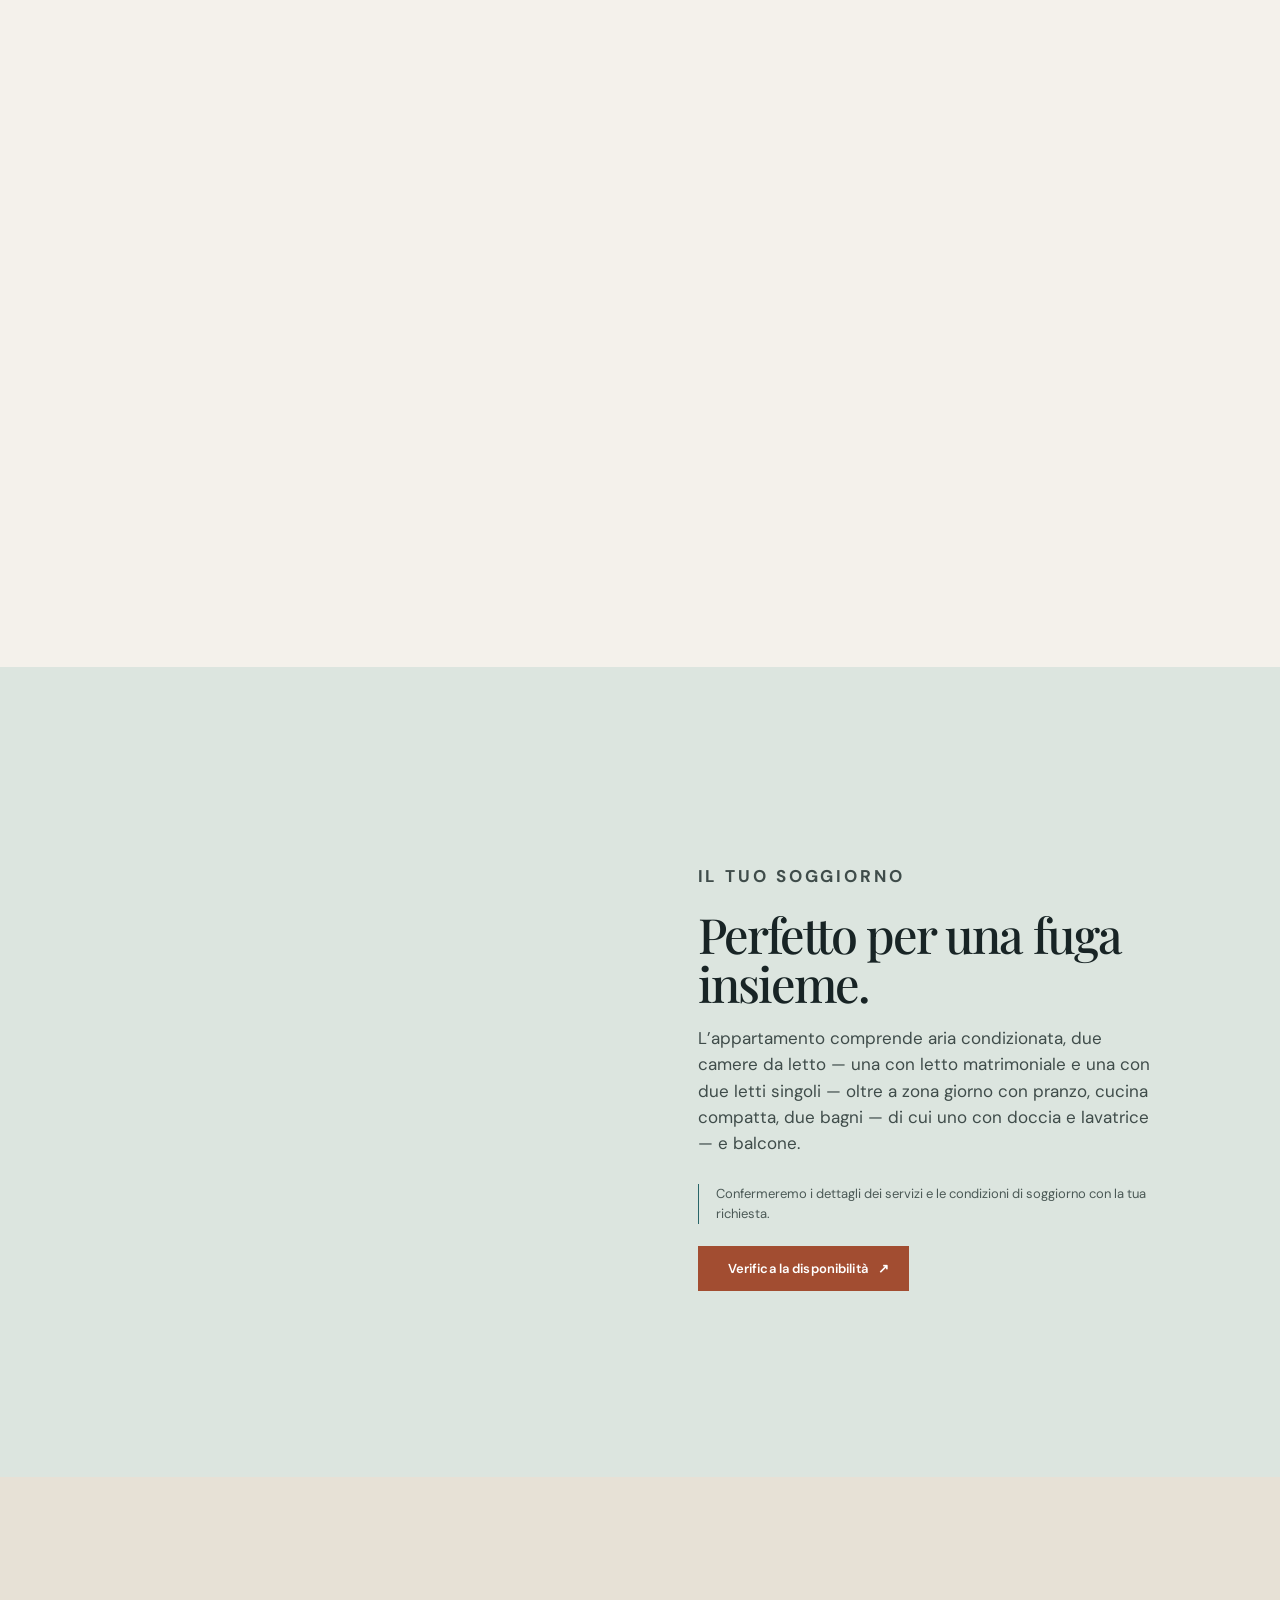
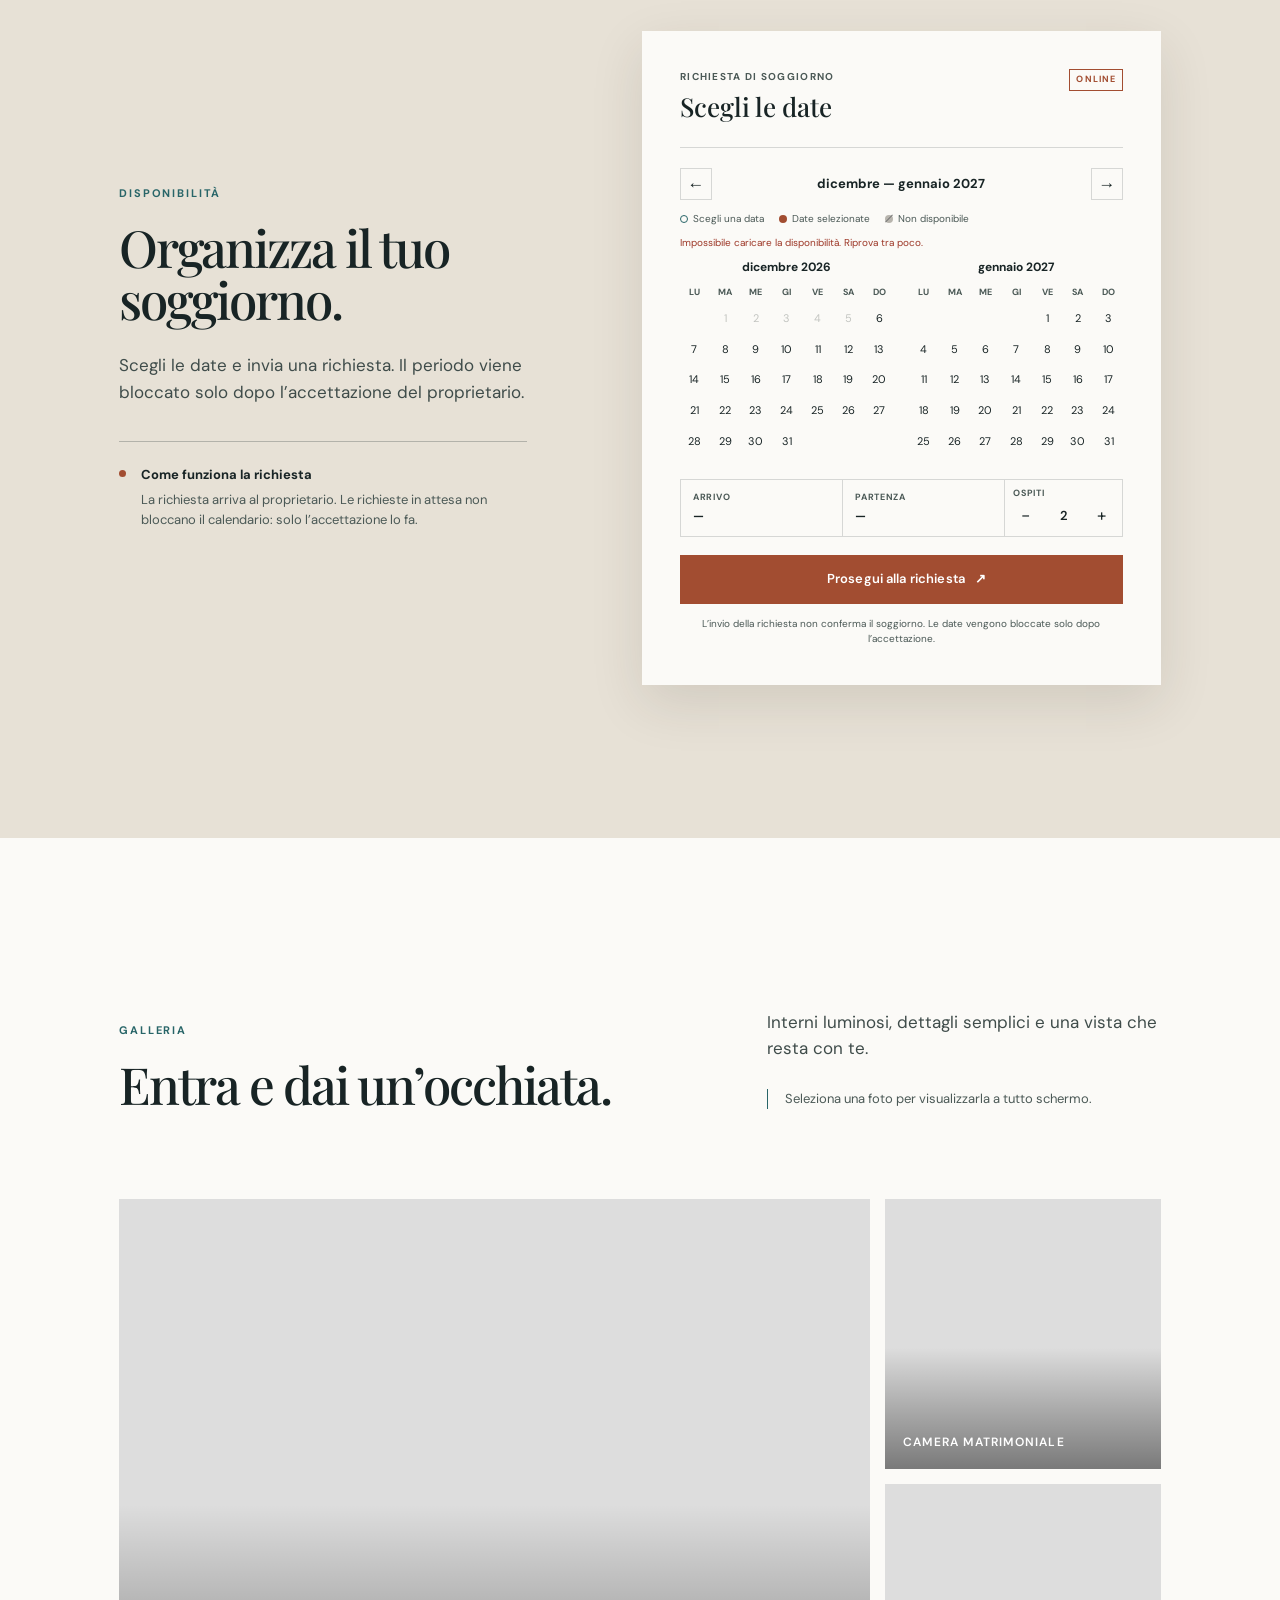
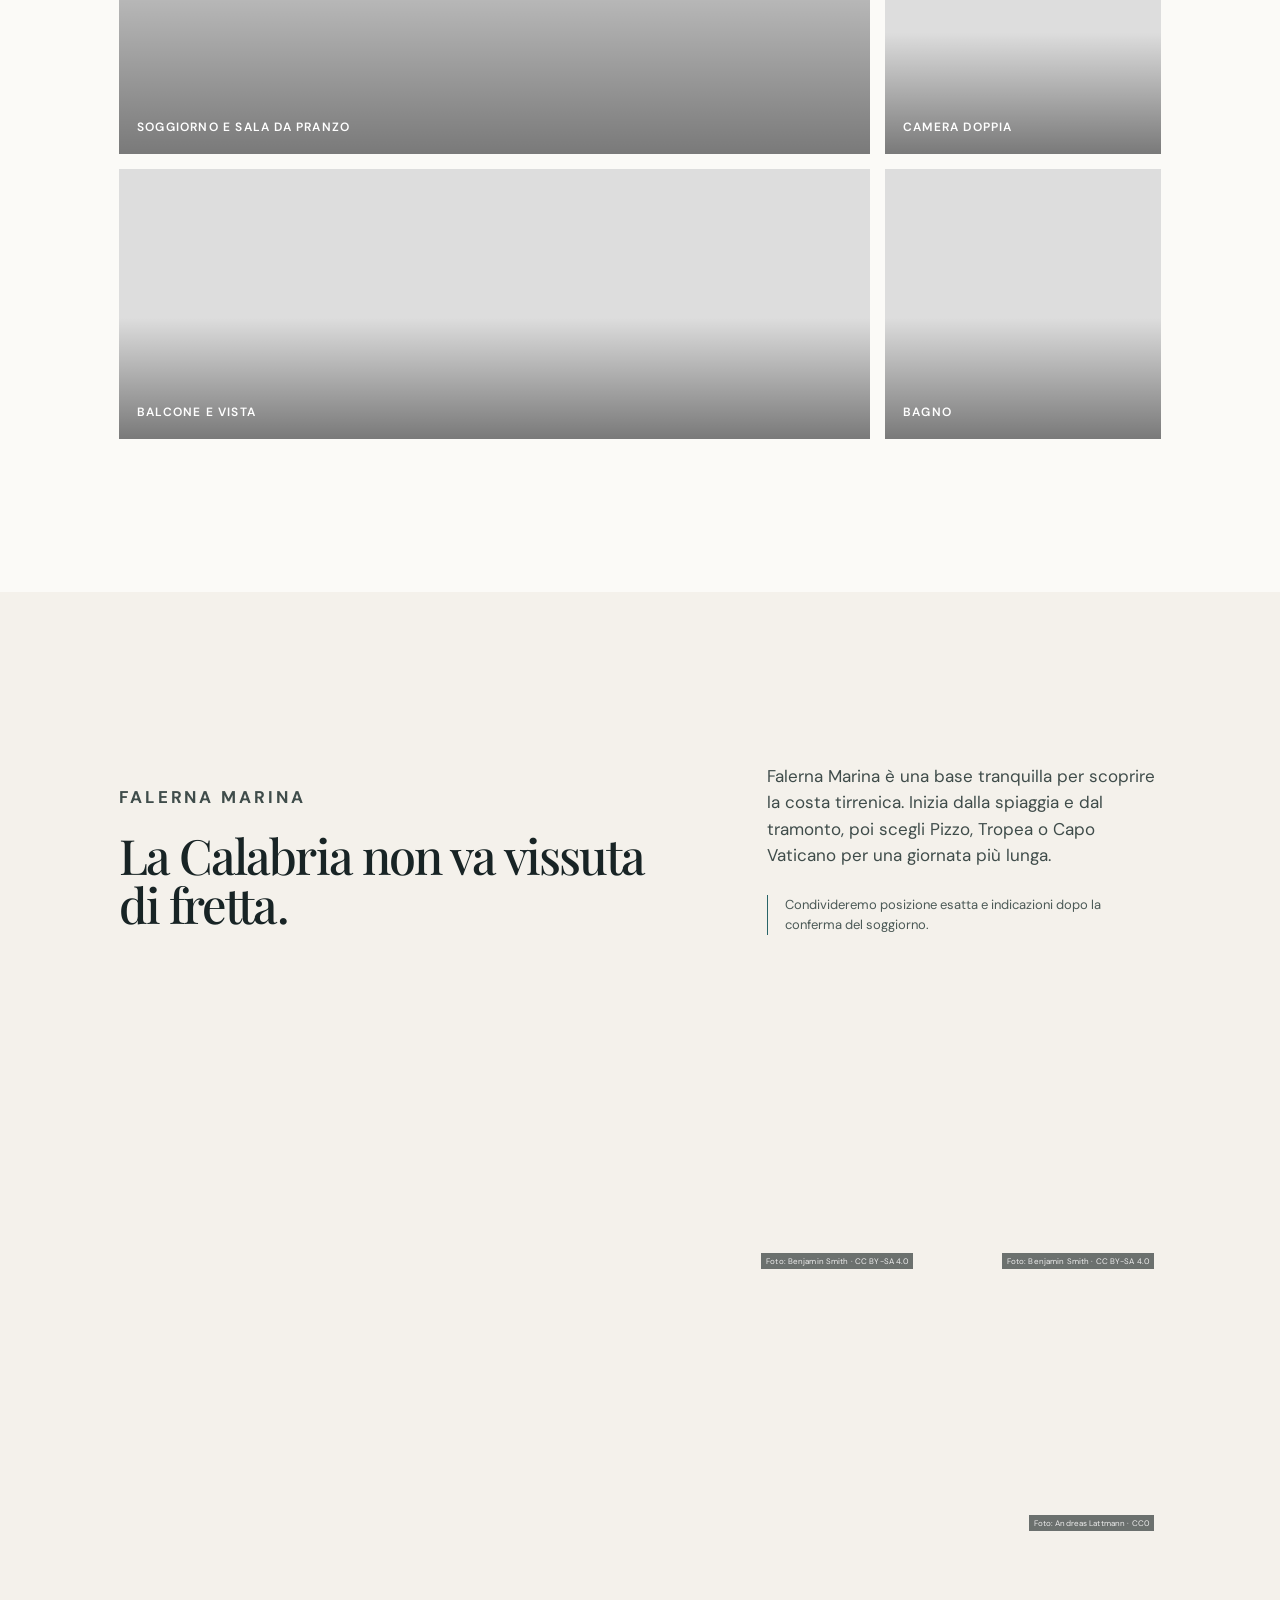
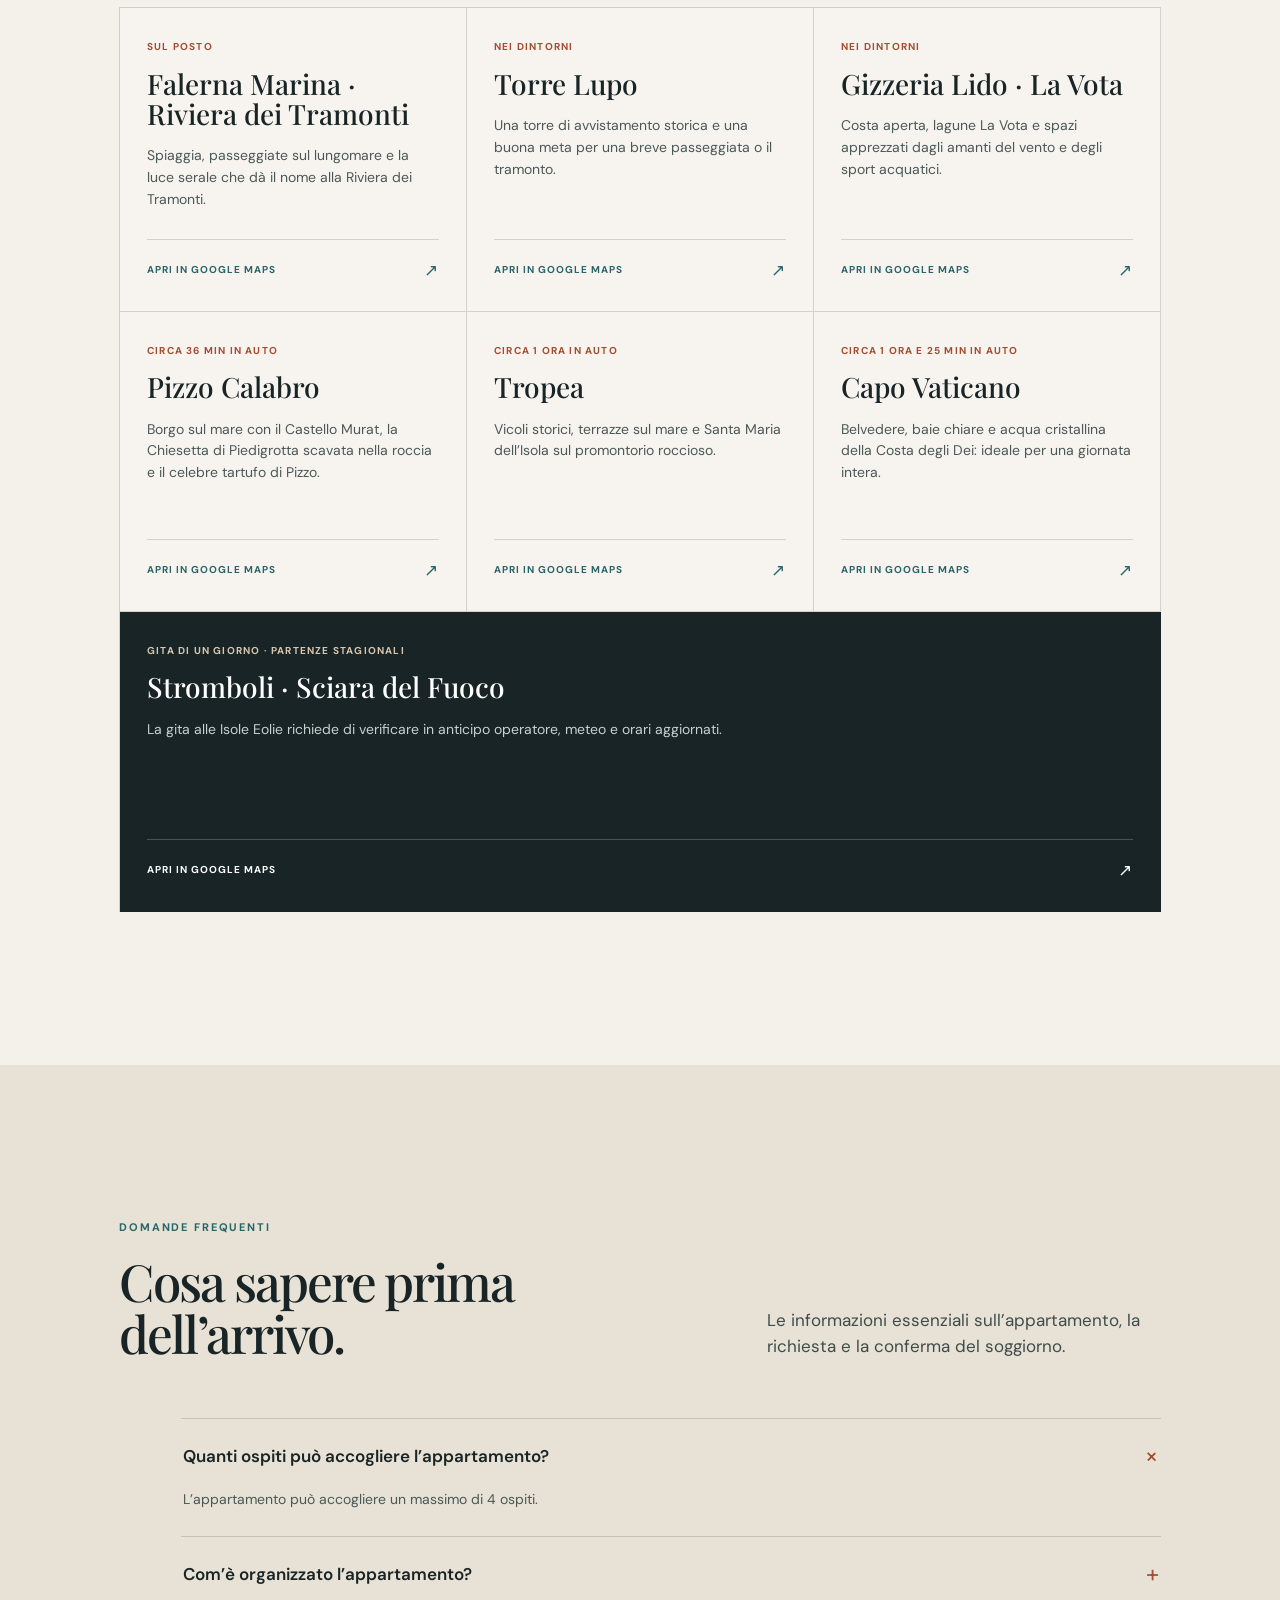
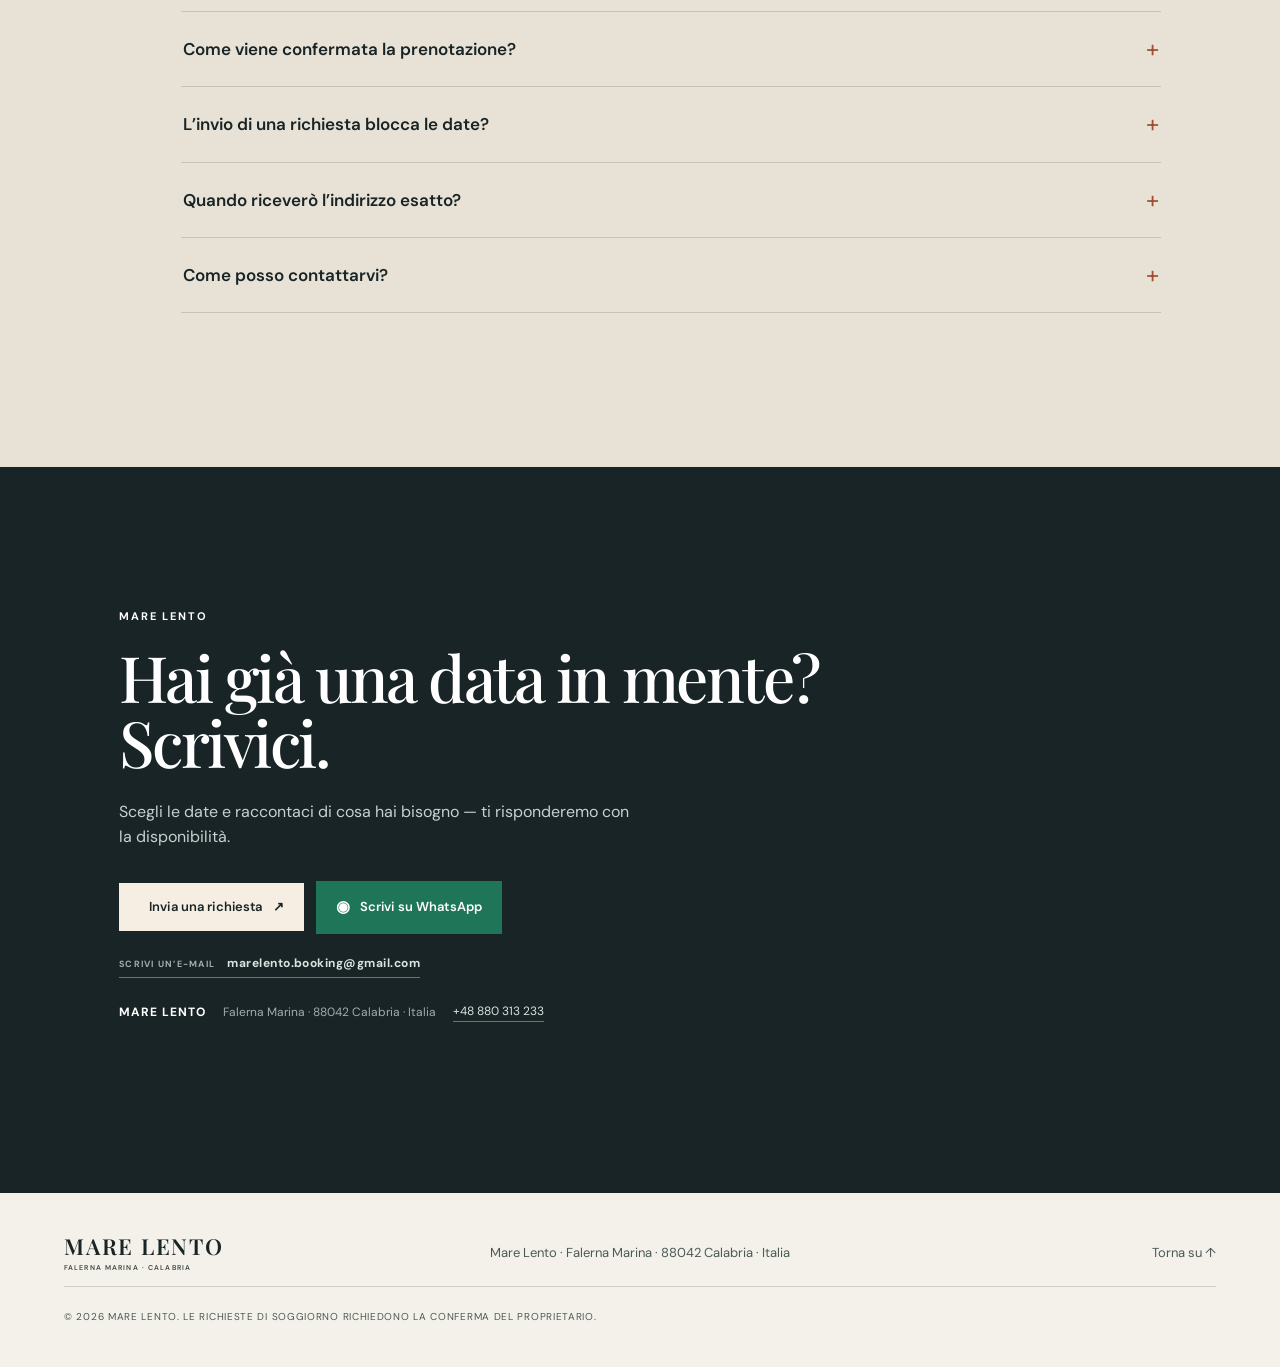
==== commit cb4114d0: "Publish security-hardened preview" ====
--- a/index.html
+++ b/index.html
@@ -1,6 +1,7 @@
 <!DOCTYPE html><html lang="it" data-initial-language="it" data-release="2026-08-23-seo"><head>
     <meta charset="UTF-8">
     <meta name="viewport" content="width=device-width, initial-scale=1.0">
+    <meta http-equiv="Content-Security-Policy" content="default-src 'self'; base-uri 'none'; object-src 'none'; form-action 'self'; script-src 'self' https://challenges.cloudflare.com; script-src-attr 'none'; style-src 'self'; font-src 'self'; img-src 'self' data:; connect-src 'self' https://hrudftrkqzhjyvgoyurb.supabase.co wss://hrudftrkqzhjyvgoyurb.supabase.co https://challenges.cloudflare.com; frame-src https://challenges.cloudflare.com; manifest-src 'self'; media-src 'self'">
     <meta name="theme-color" content="#182425">
     <meta name="robots" content="noindex,nofollow,noarchive">
     <meta name="description" content="Mare Lento è un appartamento vacanze a Falerna Marina vicino al mare, con due camere, balcone e una posizione tranquilla sulla Riviera dei Tramonti.">
@@ -155,7 +156,7 @@
     }
   ]
 }</script>
-    <link rel="stylesheet" href="styles.css?v=20260823-seo">
+    <link rel="stylesheet" href="styles.css?v=20260823-security">
   </head>
   <body>
     <a class="skip-link" href="#content" data-i18n="skip">Vai al contenuto</a>
@@ -487,7 +488,7 @@
       <button class="modal-close" type="button" aria-label="Chiudi la foto" data-i18n-aria-label="aria.closeImage" data-close-lightbox="">
         ×</button><img alt="">
     </dialog>
-    <script src="config.js?v=20260823-seo"></script>
-    <script src="booking-rules.js?v=20260823-seo"></script>
-    <script src="script.js?v=20260823-seo"></script>
+    <script src="config.js?v=20260823-security"></script>
+    <script src="booking-rules.js?v=20260823-security"></script>
+    <script src="script.js?v=20260823-security"></script>
 </body></html>
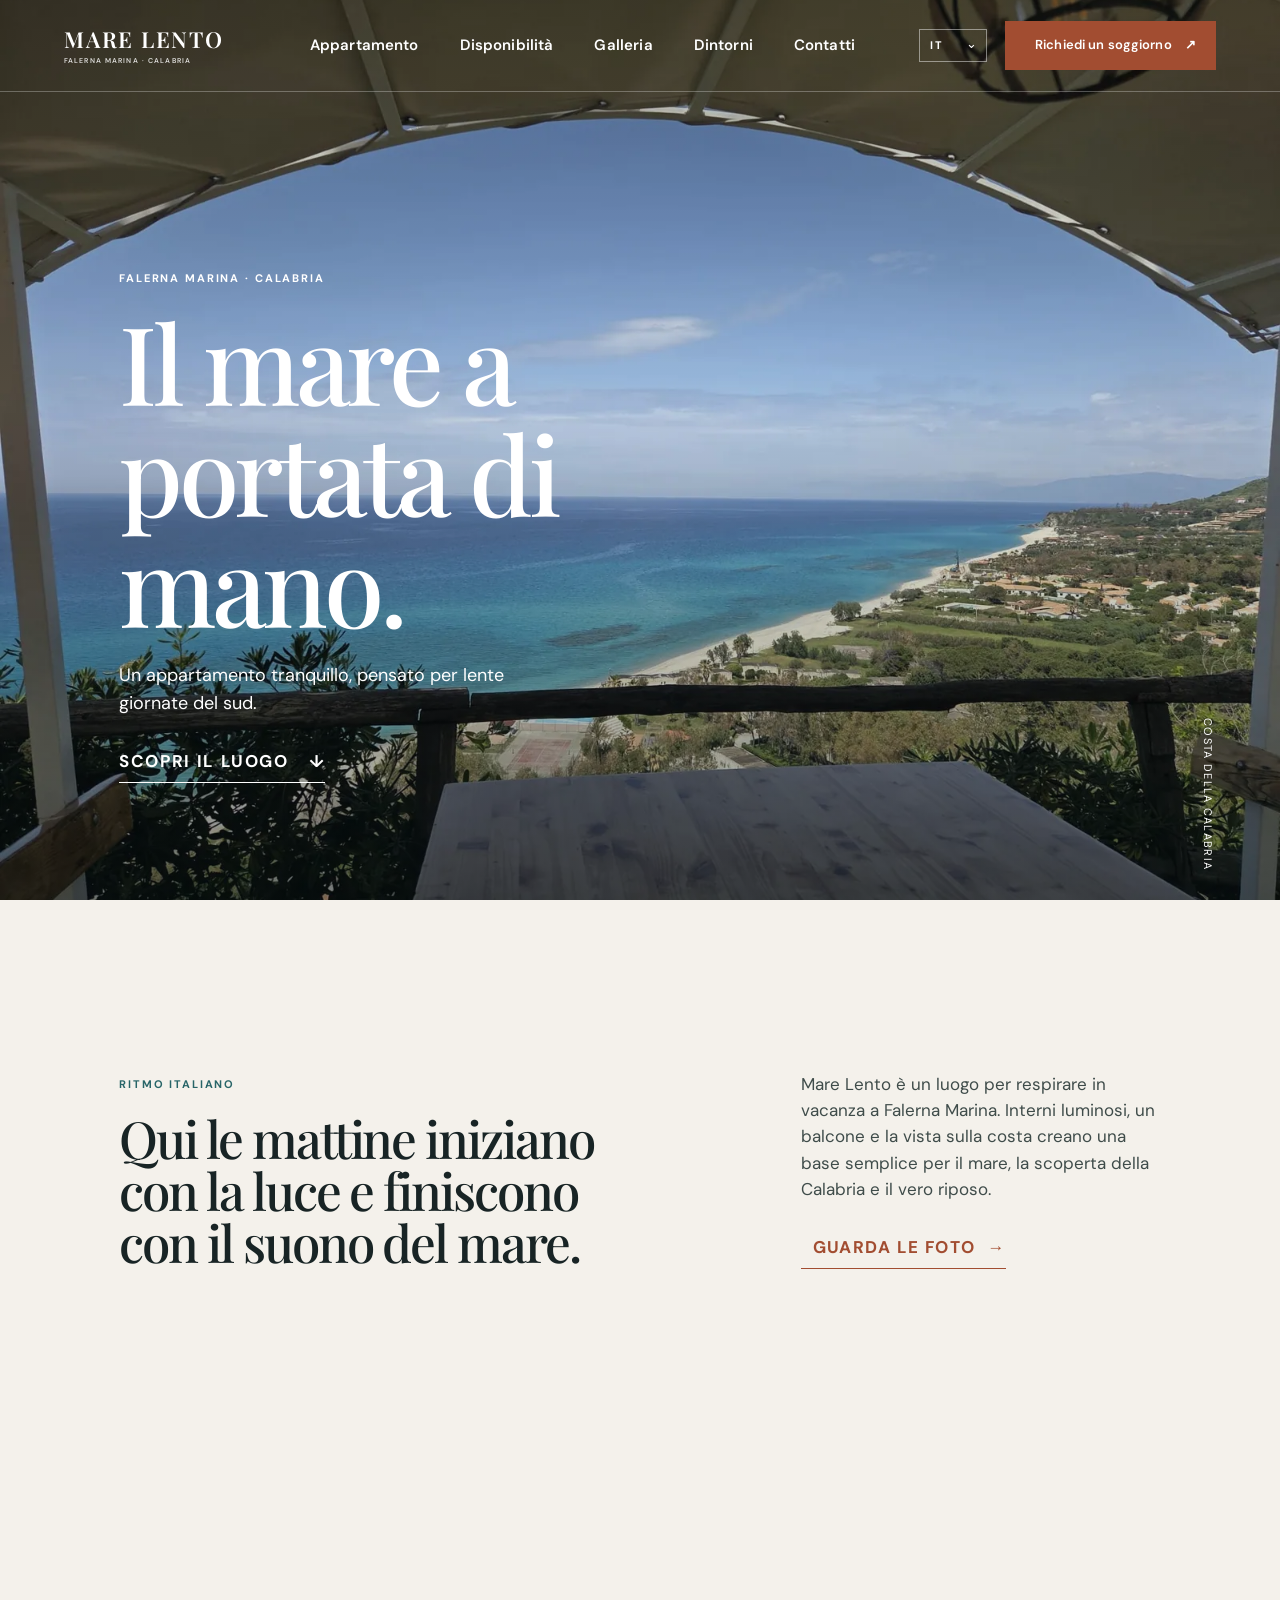
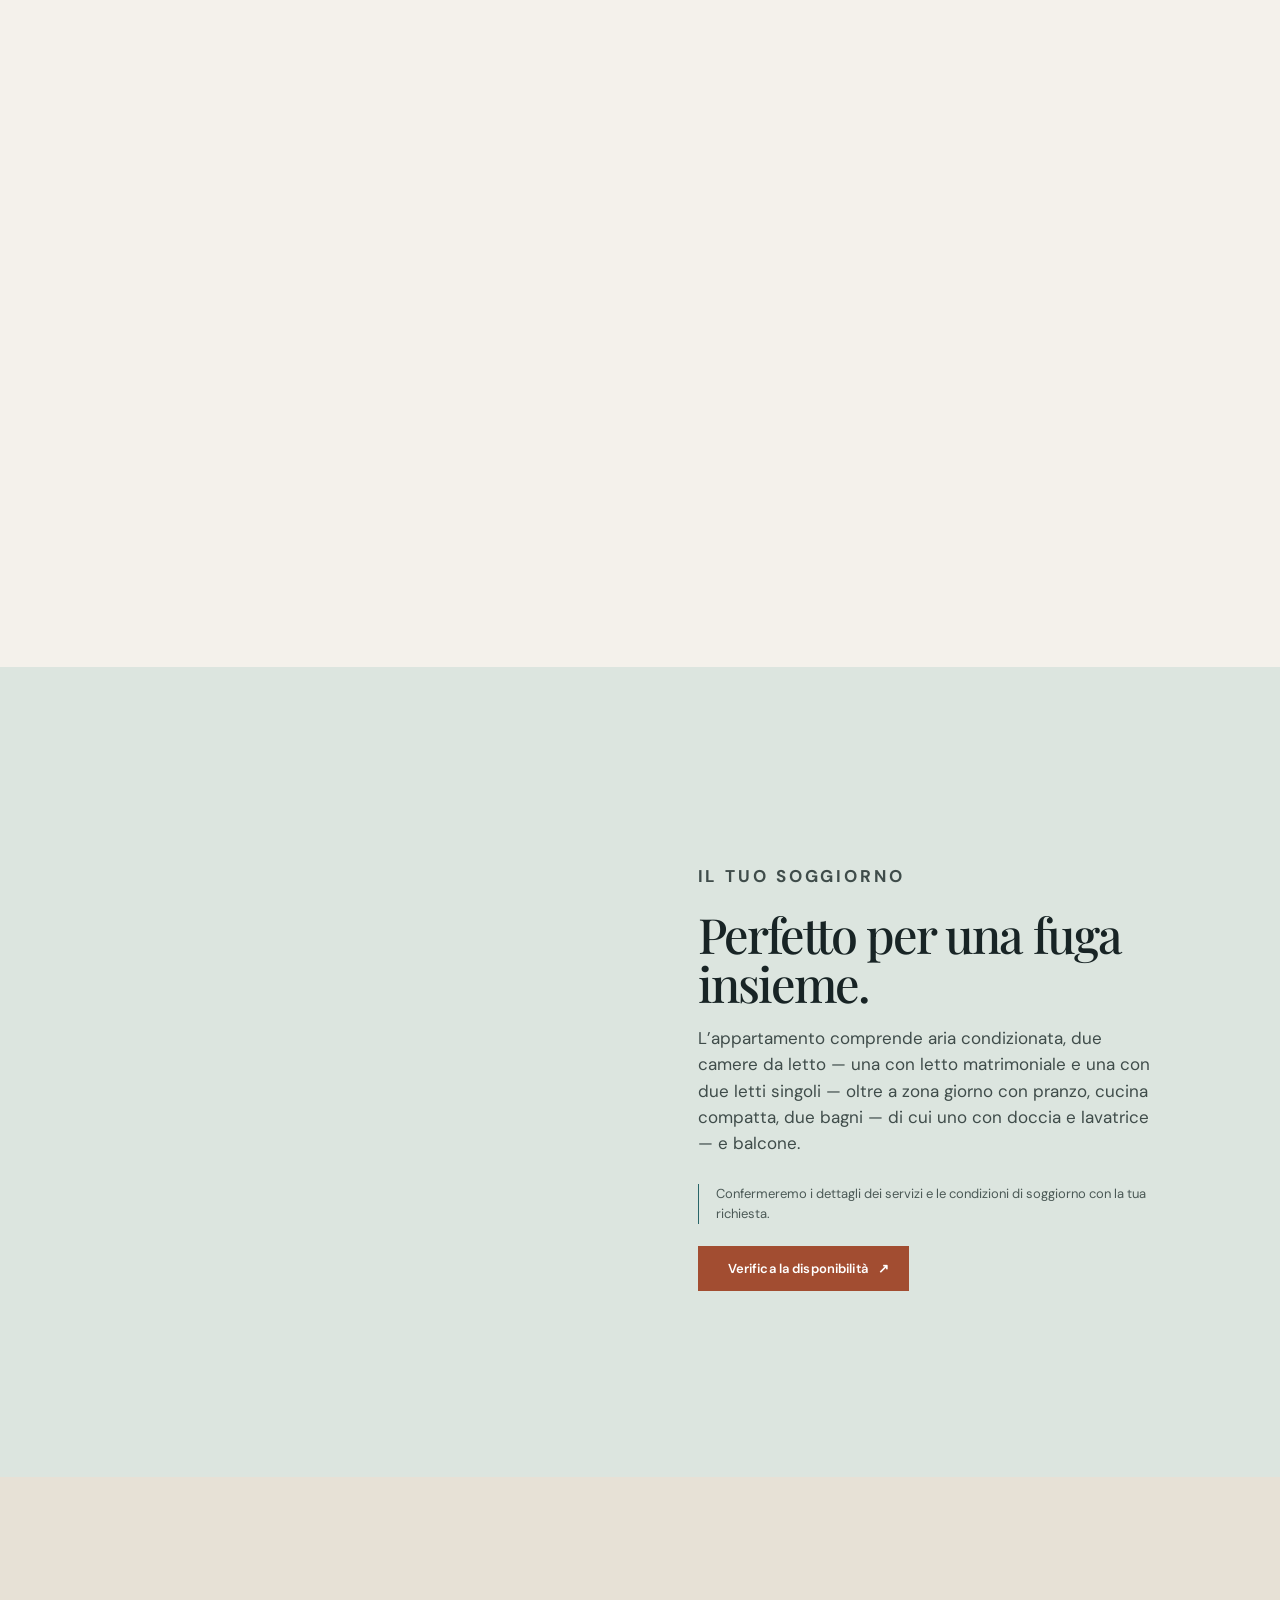
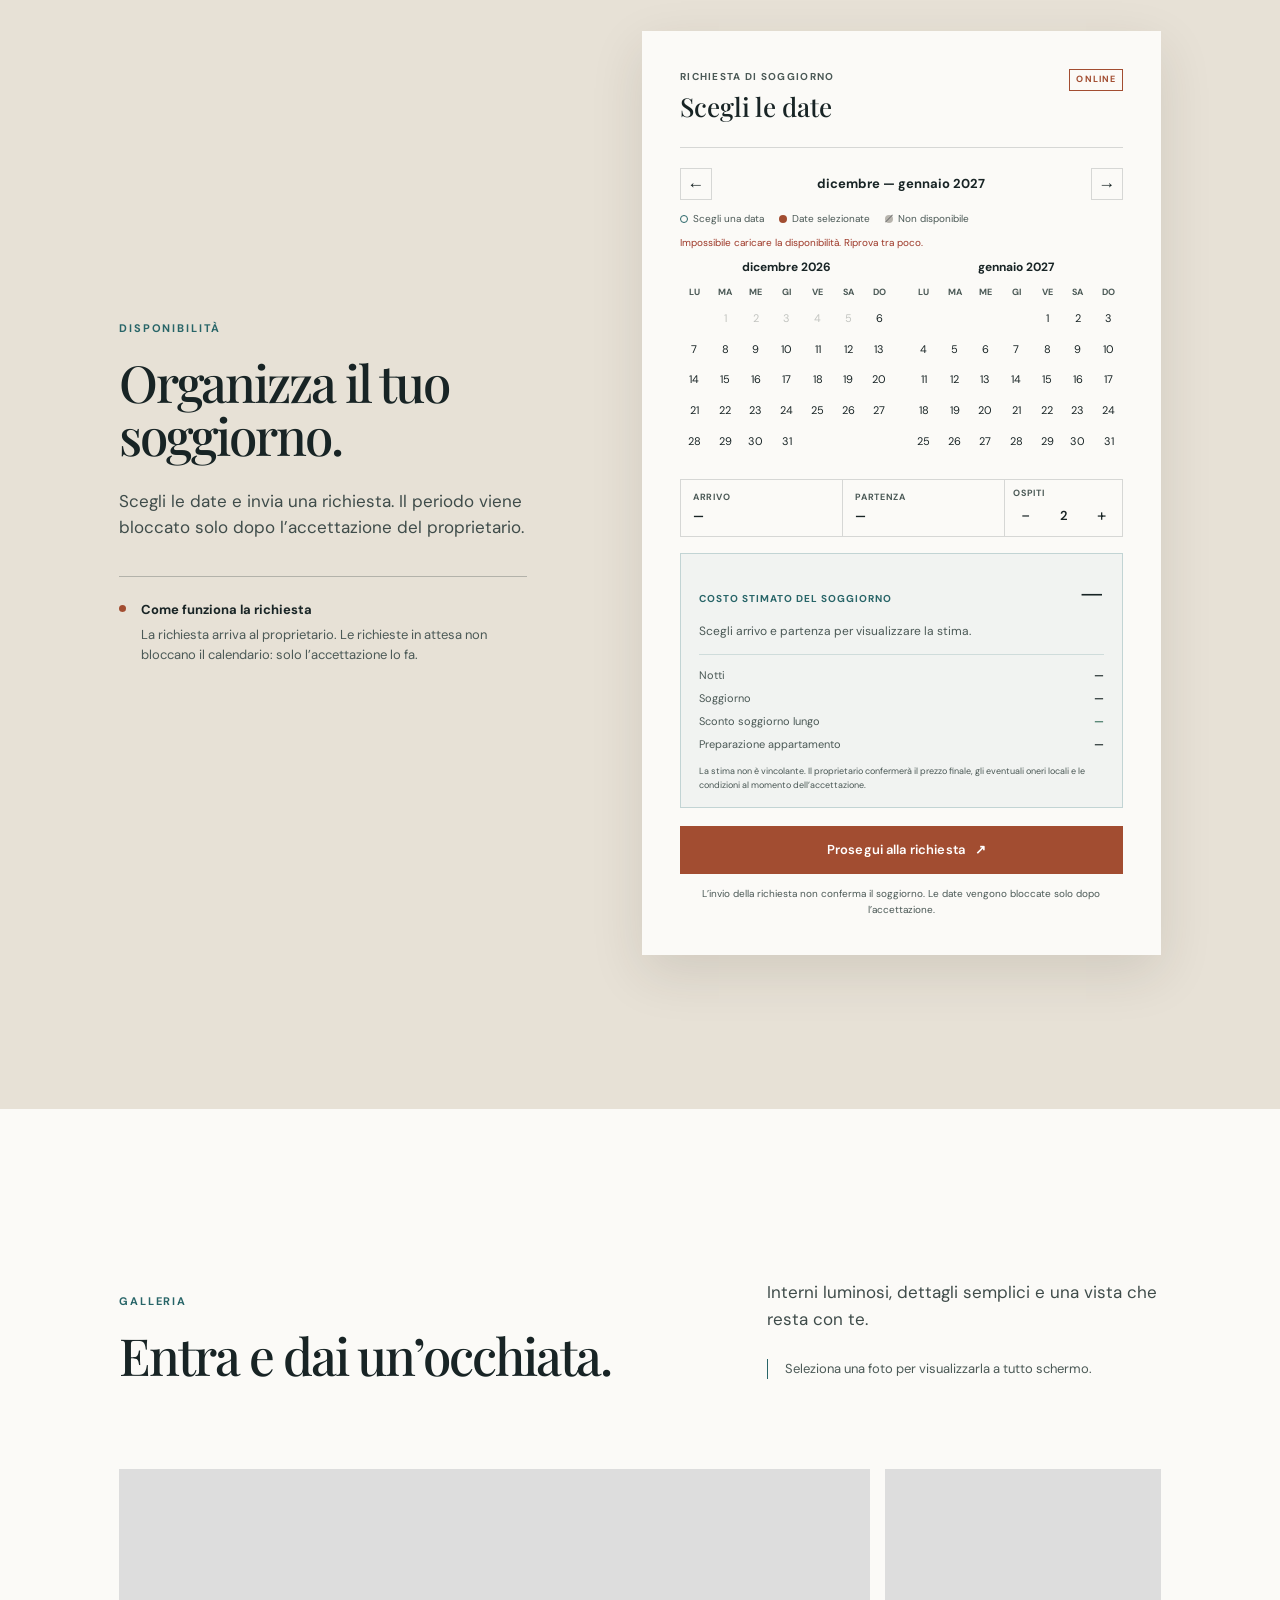
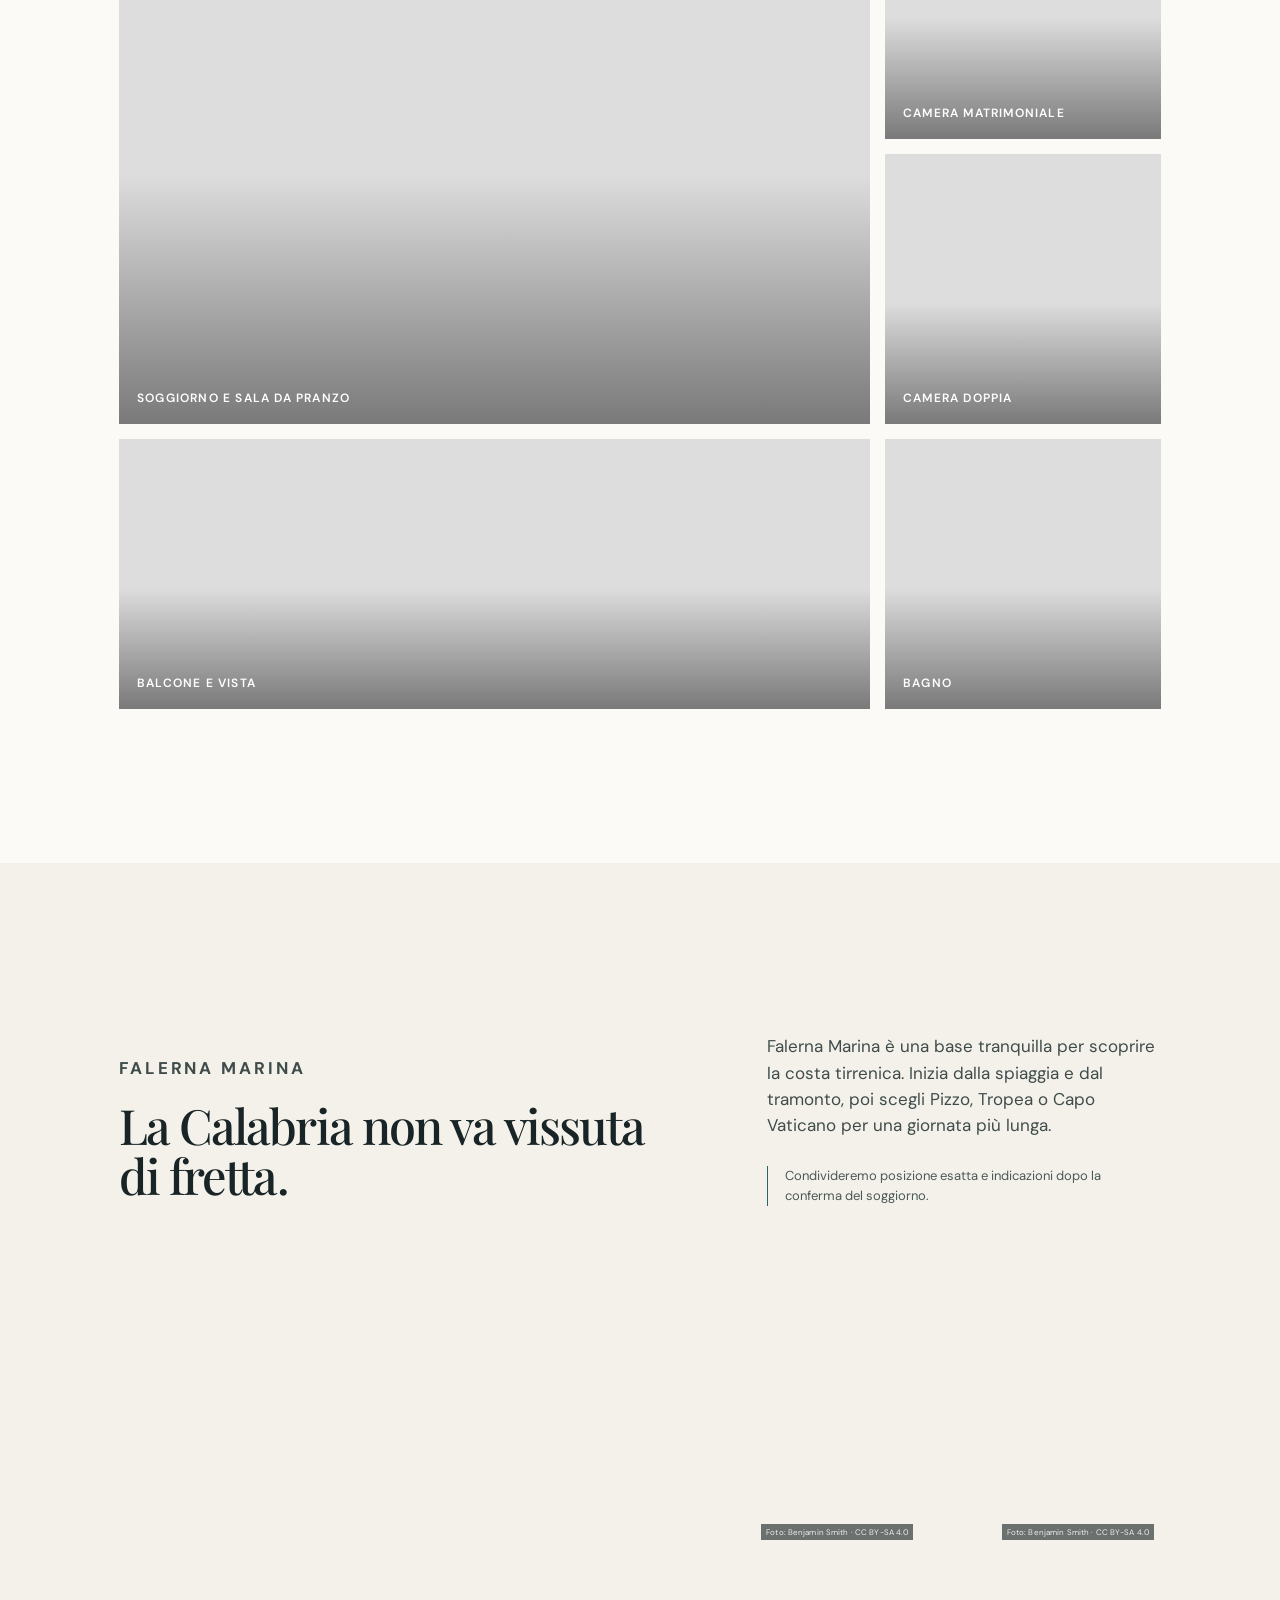
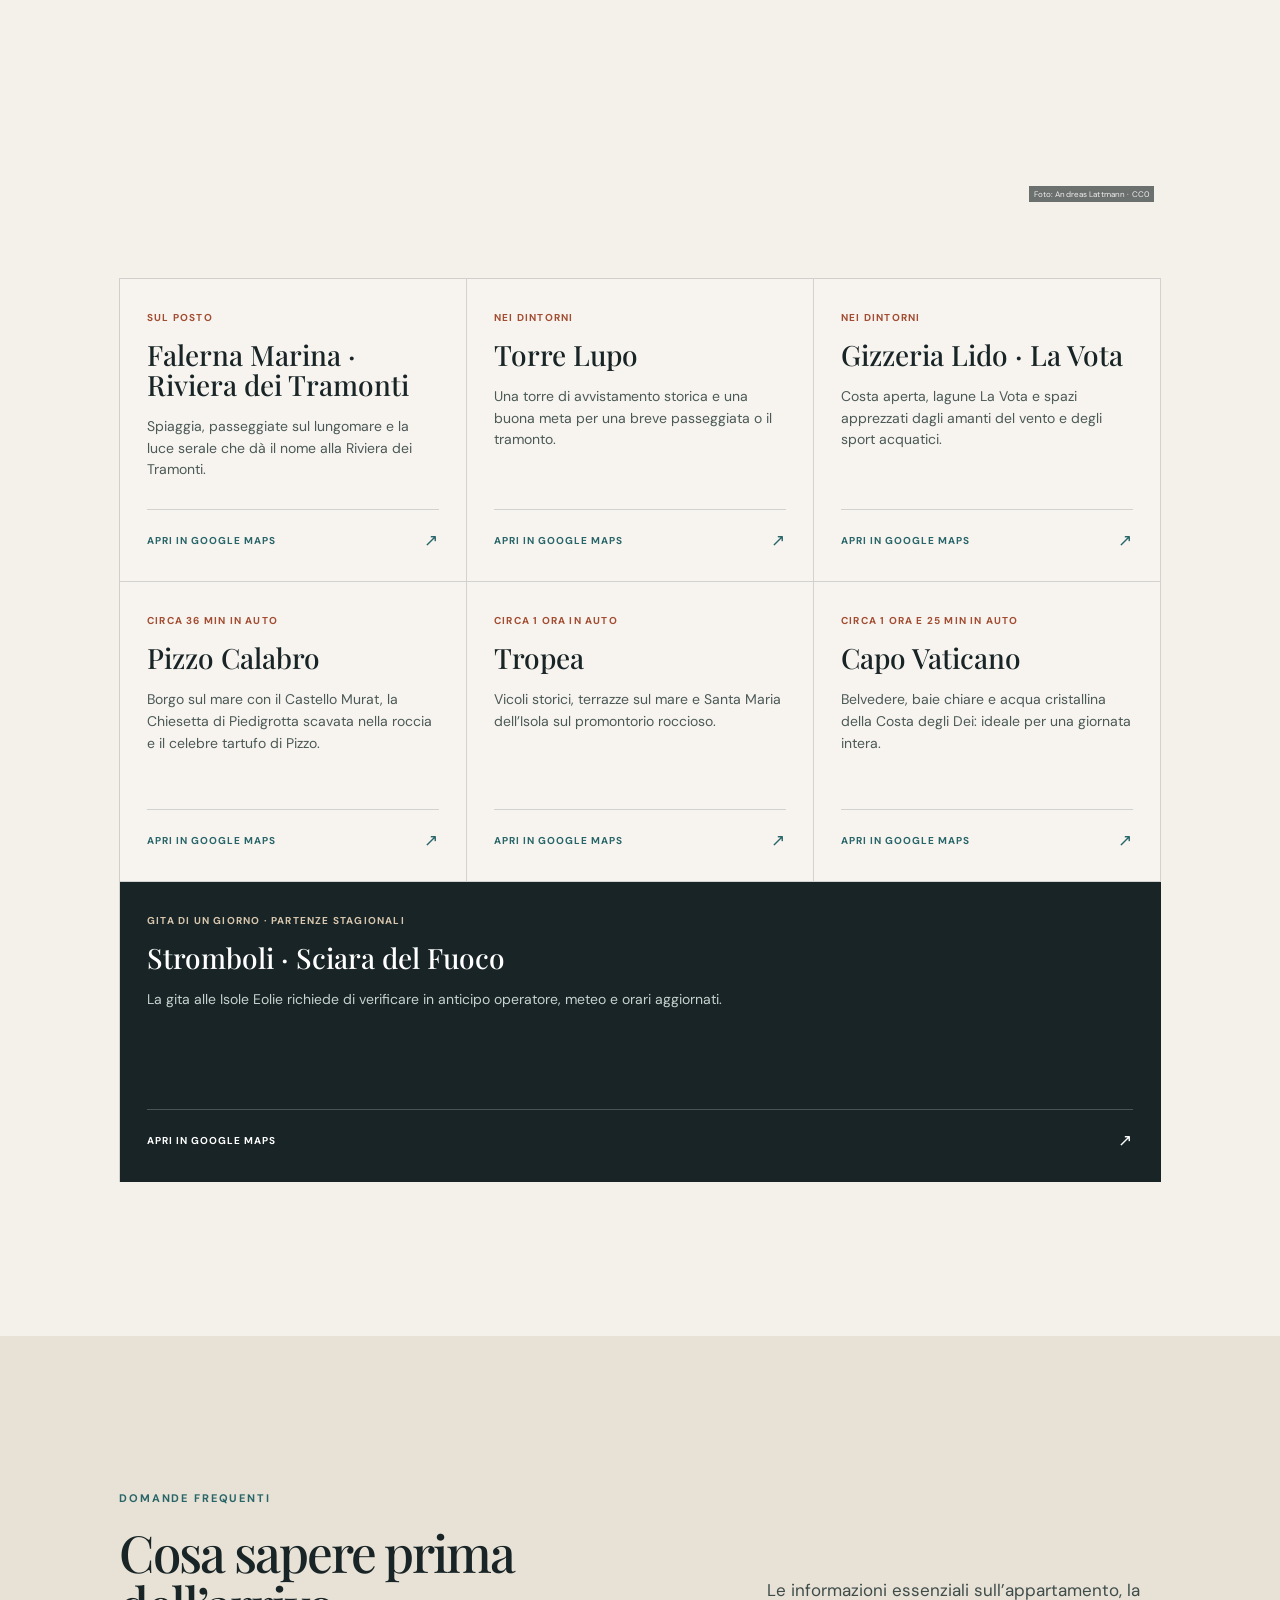
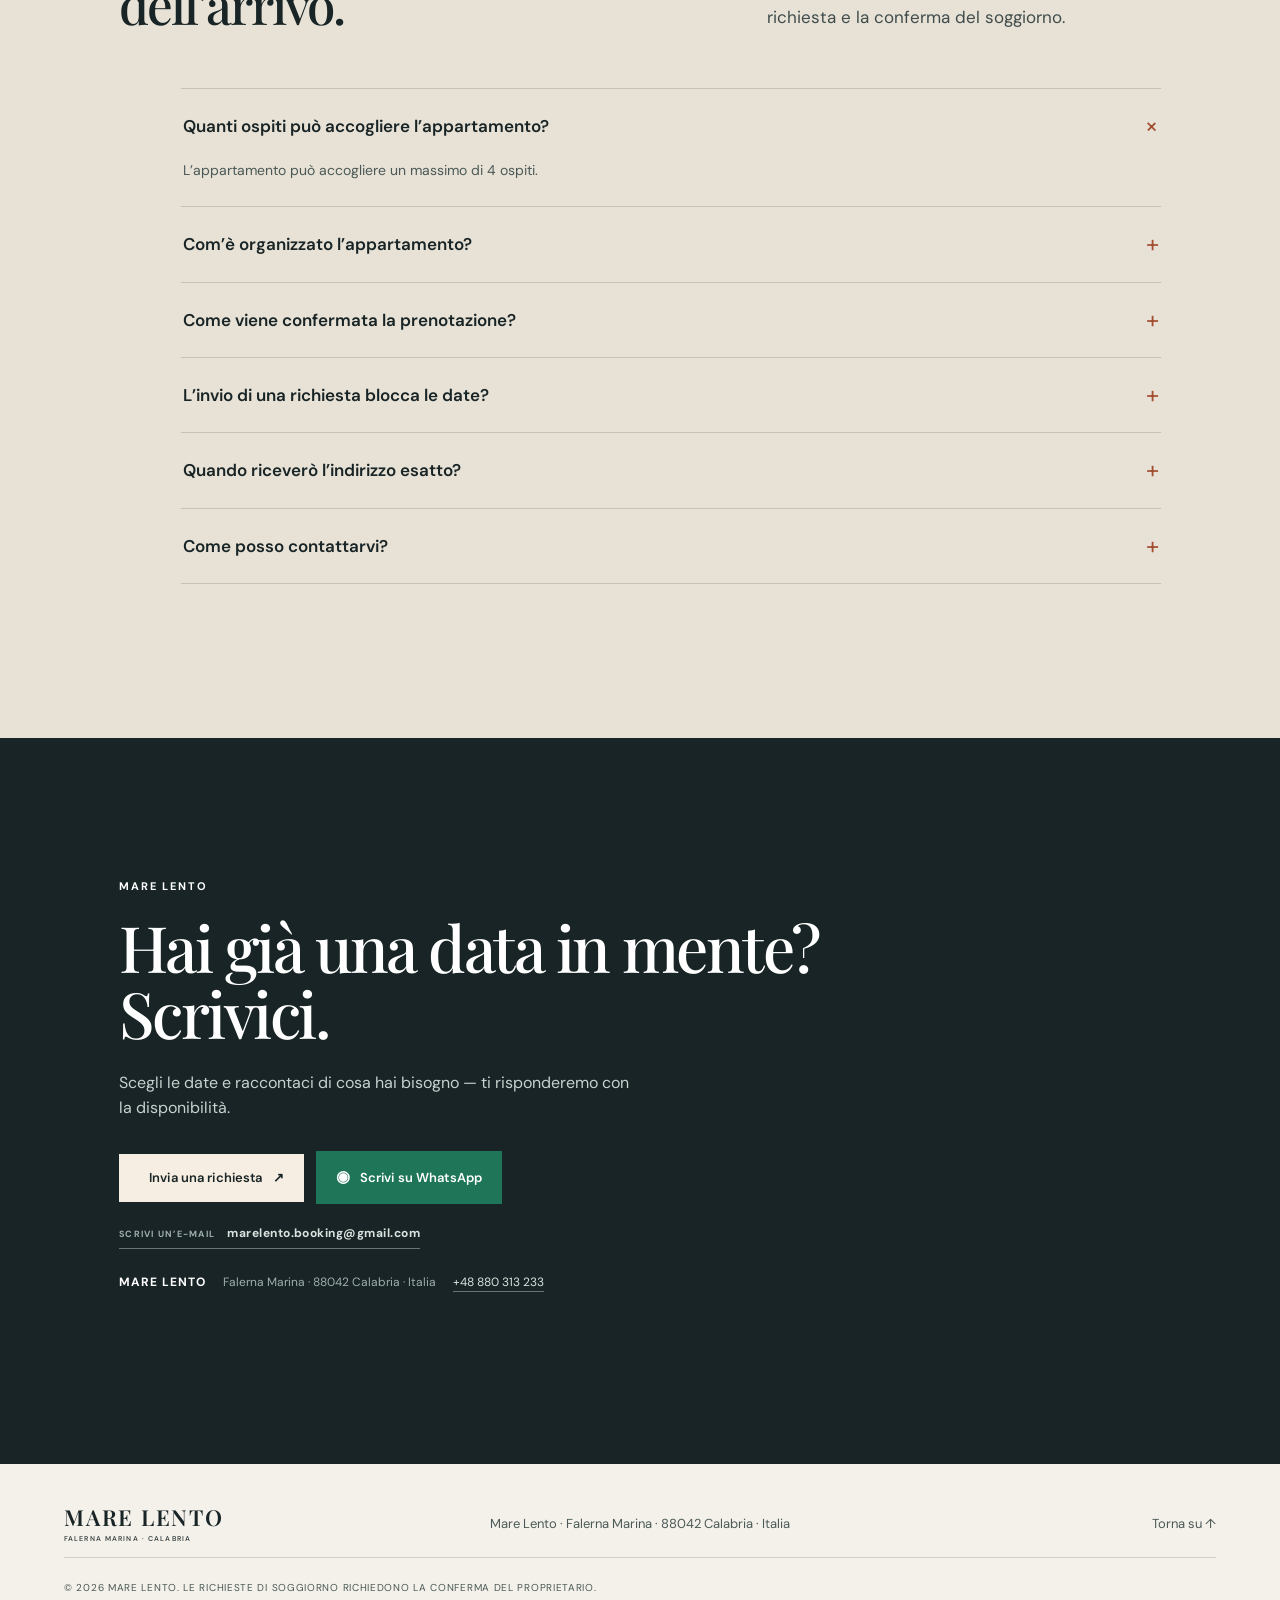
==== commit 4c6346df: "Publish dynamic pricing calculator preview" ====
--- a/index.html
+++ b/index.html
@@ -280,6 +280,20 @@
               </div>
             </div>
           </div>
+          <section class="price-estimate" id="price-estimate" aria-labelledby="price-estimate-title">
+            <div class="price-estimate-heading">
+              <span id="price-estimate-title" data-i18n="pricing.title">Costo stimato del soggiorno</span>
+              <strong id="price-total" aria-live="polite">—</strong>
+            </div>
+            <p class="price-estimate-empty" id="price-estimate-empty" data-i18n="pricing.selectDates">Scegli arrivo e partenza per visualizzare la stima.</p>
+            <dl class="price-breakdown" id="price-breakdown" hidden="">
+              <div><dt data-i18n="pricing.nights">Notti</dt><dd id="price-nights">—</dd></div>
+              <div><dt data-i18n="pricing.accommodation">Soggiorno</dt><dd id="price-accommodation">—</dd></div>
+              <div id="price-discount-row" hidden=""><dt data-i18n="pricing.discount">Sconto soggiorno lungo</dt><dd id="price-discount">—</dd></div>
+              <div><dt data-i18n="pricing.cleaning">Preparazione appartamento</dt><dd id="price-cleaning">—</dd></div>
+            </dl>
+            <p class="price-estimate-note" data-i18n="pricing.note">La stima non è vincolante. Il proprietario confermerà il prezzo finale, gli eventuali oneri locali e le condizioni al momento dell’accettazione.</p>
+          </section>
           <button class="button booking-button" type="button" data-open-inquiry="">
             <span data-i18n="booking.cta">Prosegui alla richiesta</span><span aria-hidden="true">↗</span>
           </button>
@@ -488,7 +502,8 @@
       <button class="modal-close" type="button" aria-label="Chiudi la foto" data-i18n-aria-label="aria.closeImage" data-close-lightbox="">
         ×</button><img alt="">
     </dialog>
-    <script src="config.js?v=20260823-security"></script>
-    <script src="booking-rules.js?v=20260823-security"></script>
-    <script src="script.js?v=20260823-security"></script>
+    <script src="config.js?v=20260827-pricing-test"></script>
+    <script src="booking-rules.js?v=20260827-pricing-test"></script>
+    <script src="pricing-rules.js?v=20260827-pricing-test"></script>
+    <script src="script.js?v=20260827-pricing-test"></script>
 </body></html>
--- a/styles.css
+++ b/styles.css
@@ -45,9 +45,20 @@
 .header-actions { display:flex; align-items:center; gap:18px; }.language-switcher { position:relative; display:flex; align-items:center; border:1px solid rgba(255,255,255,.46); transition:border-color .2s,background .2s; }.language-switcher:hover,.language-switcher:focus-within { border-color:#fff; background:rgba(255,255,255,.08); }.language-switcher label { position:absolute; width:1px; height:1px; padding:0; margin:-1px; overflow:hidden; clip:rect(0,0,0,0); white-space:nowrap; border:0; }.language-switcher::after { content:"⌄"; position:absolute; right:9px; top:50%; transform:translateY(-57%); color:#fff; font-size:13px; pointer-events:none; }.language-switcher select { width:66px; appearance:none; border:0; outline:0; background:transparent; color:#fff; font:700 11px/1.2 "DM Sans",Arial,sans-serif; letter-spacing:.17em; padding:9px 25px 9px 10px; cursor:pointer; }.language-switcher select:focus-visible { outline:2px solid #fff; outline-offset:3px; }.language-switcher option { color:var(--ink); background:#fff; font-family:"DM Sans",Arial,sans-serif; font-size:11px; font-weight:700; letter-spacing:.17em; }
 .booking { background:#e7e1d6; display:grid; grid-template-columns:.88fr 1.12fr; gap:clamp(56px,9vw,140px); align-items:center; }.booking-intro { max-width:500px; }.booking-intro>p:not(.eyebrow) { color:#3f4c4a; font-size:17px; margin:27px 0 36px; }.integration-note { border-top:1px solid rgba(24,36,37,.25); padding-top:20px; display:grid; grid-template-columns:10px 1fr; gap:12px; max-width:440px; }.integration-dot { width:7px; height:7px; border-radius:50%; margin-top:8px; background:var(--terra); }.integration-note strong { font-size:13px; }.integration-note p { margin:3px 0 0; color:var(--muted); font-size:13px; }
 .booking-card { background:#fbfaf7; padding:clamp(22px,3vw,38px); box-shadow:0 18px 50px rgba(52,43,31,.12); }.booking-card-top { display:flex; justify-content:space-between; align-items:start; padding-bottom:20px; border-bottom:1px solid var(--line); }.booking-card-top p { margin:0 0 3px; color:var(--muted); font-size:10px; font-weight:700; letter-spacing:.13em; text-transform:uppercase; }.booking-card-top strong { font-family:"Playfair Display",serif; font-weight:500; font-size:26px; }.demo-pill { color:var(--terra); border:1px solid currentColor; padding:3px 6px; font-size:9px; font-weight:700; letter-spacing:.12em; }.calendar-controls { display:grid; grid-template-columns:36px 1fr 36px; align-items:center; padding:20px 0 11px; }.calendar-controls p { margin:0; text-align:center; font-size:13px; font-weight:700; }.calendar-arrow { width:32px; height:32px; color:var(--ink); border:1px solid var(--line); background:transparent; font-size:17px; line-height:1; }.calendar-arrow:hover { color:#fff; background:var(--ink); }.calendar-controls [data-calendar-next] { justify-self:end; }.calendar-legends { display:flex; gap:15px; color:var(--muted); font-size:10px; padding-bottom:14px; }.calendar-legends span { display:inline-flex; align-items:center; gap:5px; }.legend-circle { width:8px; height:8px; border-radius:50%; display:inline-block; }.legend-circle.available { border:1px solid var(--ocean); }.legend-circle.selected { background:var(--terra); }.calendars { display:grid; grid-template-columns:1fr 1fr; gap:16px; }.calendar-month { min-width:0; }.calendar-month h3 { text-align:center; font-size:12px; margin:0 0 9px; font-weight:700; }.weekdays,.calendar-days { display:grid; grid-template-columns:repeat(7,1fr); gap:2px; }.weekdays span { color:var(--muted); text-align:center; font-size:9px; font-weight:700; text-transform:uppercase; padding-bottom:4px; }.calendar-day { aspect-ratio:1; padding:0; border:0; background:transparent; color:var(--ink); font-size:11px; border-radius:50%; transition:background .16s,color .16s; }.calendar-day:not(:disabled):hover { background:#dce5df; }.calendar-day:disabled { color:#c2c4c0; cursor:not-allowed; }.calendar-day.selected { background:var(--terra); color:#fff; }.calendar-day.in-range { border-radius:0; color:#fff; background:#c98c72; }.calendar-day.range-start { border-radius:50% 0 0 50%; }.calendar-day.range-end { border-radius:0 50% 50% 0; }.calendar-day.range-start.range-end { border-radius:50%; }.booking-summary { display:grid; grid-template-columns:minmax(0,1fr) minmax(0,1fr) minmax(96px,.72fr); margin-top:23px; border:1px solid var(--line); }.booking-summary>div { min-width:0; padding:11px 12px; border-right:1px solid var(--line); }.booking-summary>div:last-child { border-right:0; }.booking-summary>div>span { display:block; color:var(--muted); text-transform:uppercase; letter-spacing:.08em; font-size:9px; font-weight:700; }.booking-summary>div>strong { display:block; overflow:hidden; text-overflow:ellipsis; white-space:nowrap; margin-top:2px; font-size:12px; }.booking-summary>.booking-guests { padding:7px 8px 6px; }.guest-stepper { display:grid; grid-template-columns:24px 1fr 24px; align-items:center; gap:2px; margin-top:3px; }.guest-stepper button { width:24px; height:24px; padding:0; border:0; border-radius:50%; background:transparent; color:var(--ink); font-size:17px; line-height:1; transition:background .16s,color .16s; }.guest-stepper button:hover:not(:disabled) { background:var(--ink); color:#fff; }.guest-stepper button:disabled { color:#c4c2bc; cursor:not-allowed; }.guest-stepper strong { text-align:center; font-size:13px; font-weight:600; }.sr-only { position:absolute!important; width:1px!important; height:1px!important; padding:0!important; margin:-1px!important; overflow:hidden!important; clip:rect(0,0,0,0)!important; white-space:nowrap!important; border:0!important; }.booking-button { width:100%; margin-top:18px; }.booking-disclaimer { margin:12px 0 0; color:var(--muted); text-align:center; font-size:10px; }
+.price-estimate { margin-top:16px; padding:17px 18px 15px; border:1px solid rgba(31,102,108,.22); background:rgba(31,102,108,.045); }
+.price-estimate-heading { display:flex; justify-content:space-between; align-items:baseline; gap:20px; }
+.price-estimate-heading>span { color:var(--ocean); font-size:10px; font-weight:700; letter-spacing:.1em; text-transform:uppercase; }
+.price-estimate-heading>strong { flex:none; font-family:"Playfair Display",serif; font-size:27px; font-weight:500; }
+.price-estimate-empty { margin:9px 0 0; color:var(--muted); font-size:12px; }
+.price-breakdown { display:grid; gap:6px; margin:13px 0 0; padding-top:12px; border-top:1px solid rgba(31,102,108,.16); }
+.price-breakdown>div { display:flex; justify-content:space-between; gap:20px; color:var(--muted); font-size:11px; }
+.price-breakdown dt,.price-breakdown dd { margin:0; }
+.price-breakdown dd { color:var(--ink); font-weight:600; }
+.price-breakdown #price-discount-row dd { color:#39705d; }
+.price-estimate-note { margin:12px 0 0; color:var(--muted); font-size:9px; line-height:1.5; }
 @media (max-width:960px) { .desktop-nav { gap:18px; margin-right:20px; }.booking { grid-template-columns:1fr; }.booking-intro { max-width:620px; }.booking-card { max-width:680px; } }
 @media (max-width:900px) { .site-header { height:78px; padding:16px 22px; }.desktop-nav,.header-cta { display:none; }.menu-toggle { display:block; }.site-header.open { background:var(--ink); }.site-header.open .desktop-nav { display:flex; position:absolute; top:78px; left:0; right:0; background:var(--ink); padding:10px 22px 24px; flex-direction:column; gap:16px; }.header-actions { margin-left:auto; margin-right:16px; }.header-actions .header-cta { display:none; } }
-@media (max-width:760px) { .header-actions { margin-left:auto; margin-right:16px; }.header-actions .header-cta { display:none; }.language-switcher { border-color:rgba(255,255,255,.55); }.booking { gap:42px; }.calendars { gap:9px; }.calendar-day { font-size:10px; }.booking-card { padding:20px 15px; margin:0 -5px; }.calendar-legends { gap:8px; }.calendar-controls { padding-top:16px; }.booking-summary>div { padding:10px 7px; }.booking-summary>div>strong { font-size:10px; } }
+@media (max-width:760px) { .header-actions { margin-left:auto; margin-right:16px; }.header-actions .header-cta { display:none; }.language-switcher { border-color:rgba(255,255,255,.55); }.booking { gap:42px; }.calendars { gap:9px; }.calendar-day { font-size:10px; }.booking-card { padding:20px 15px; margin:0 -5px; }.calendar-legends { gap:8px; }.calendar-controls { padding-top:16px; }.booking-summary>div { padding:10px 7px; }.booking-summary>div>strong { font-size:10px; }.price-estimate { padding:15px 13px 13px; }.price-estimate-heading>strong { font-size:24px; } }
 
 /* Live availability */
 .demo-pill { display:none; }
